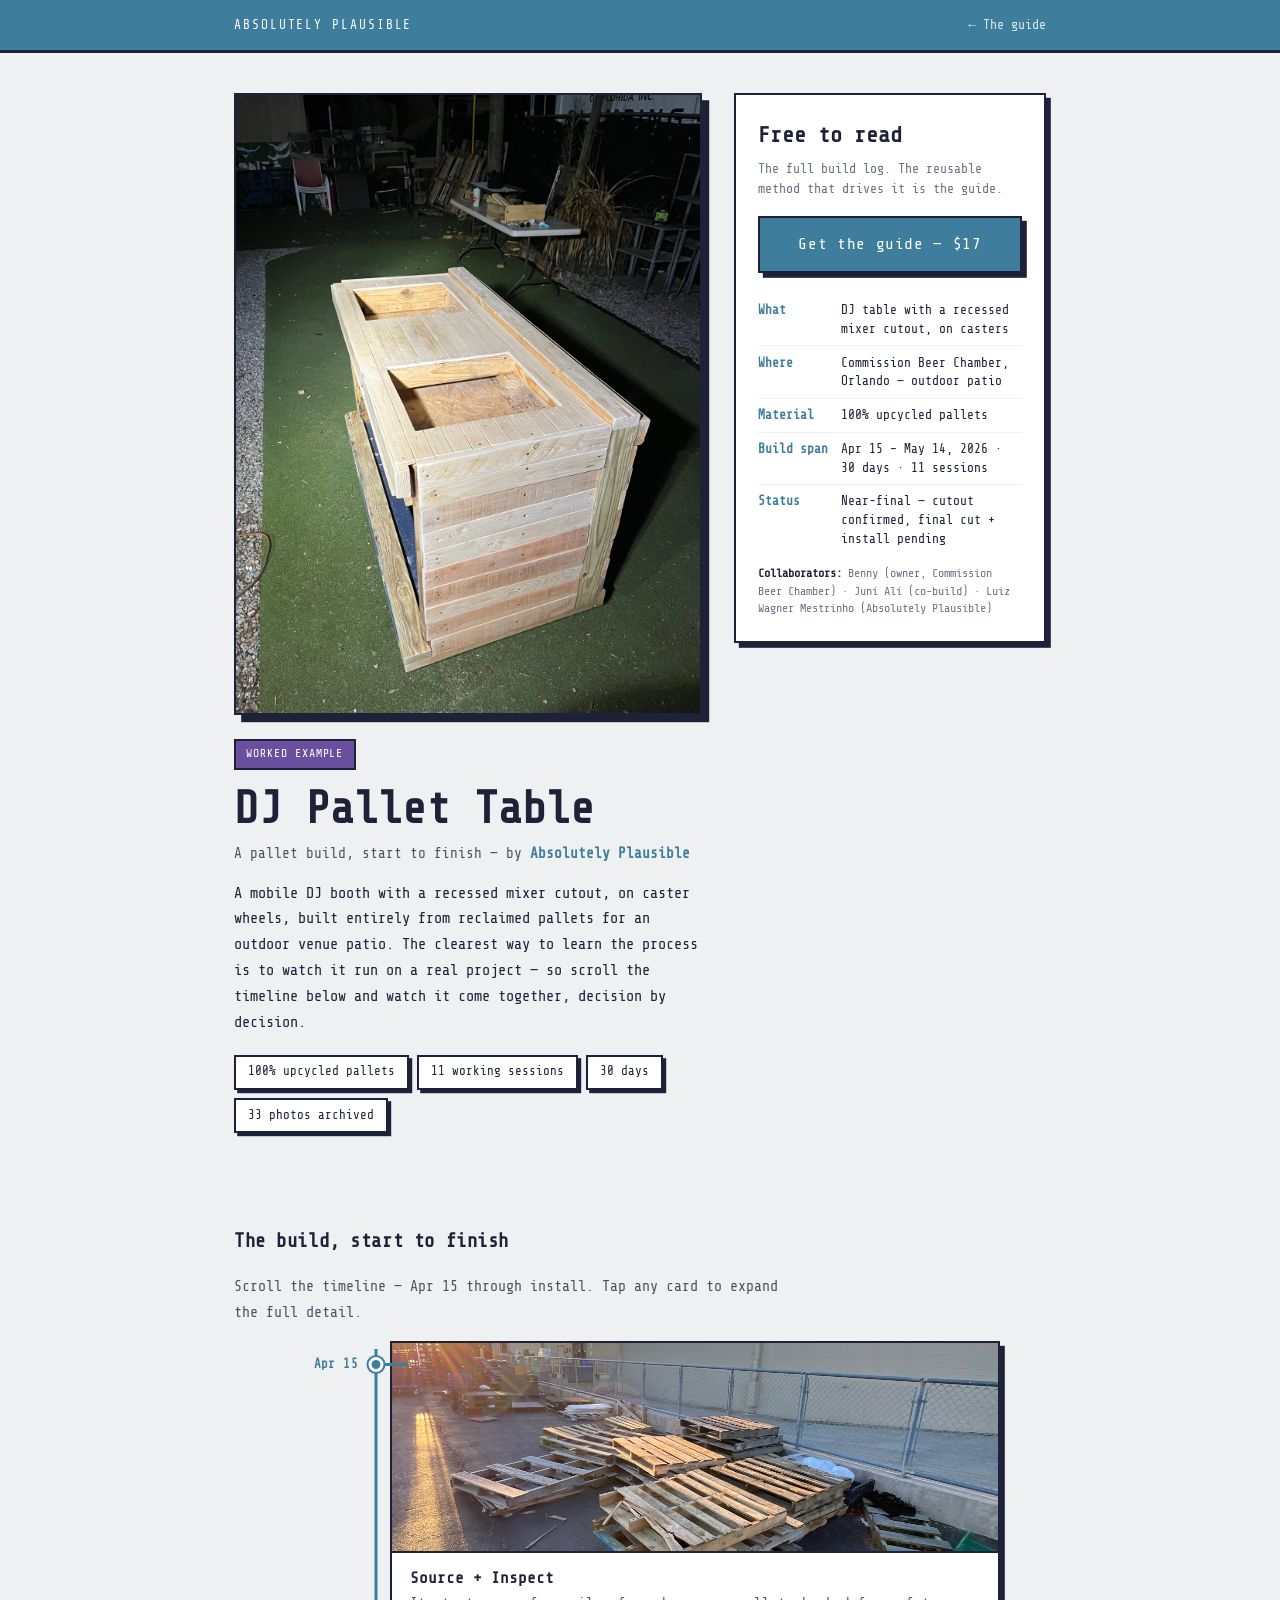
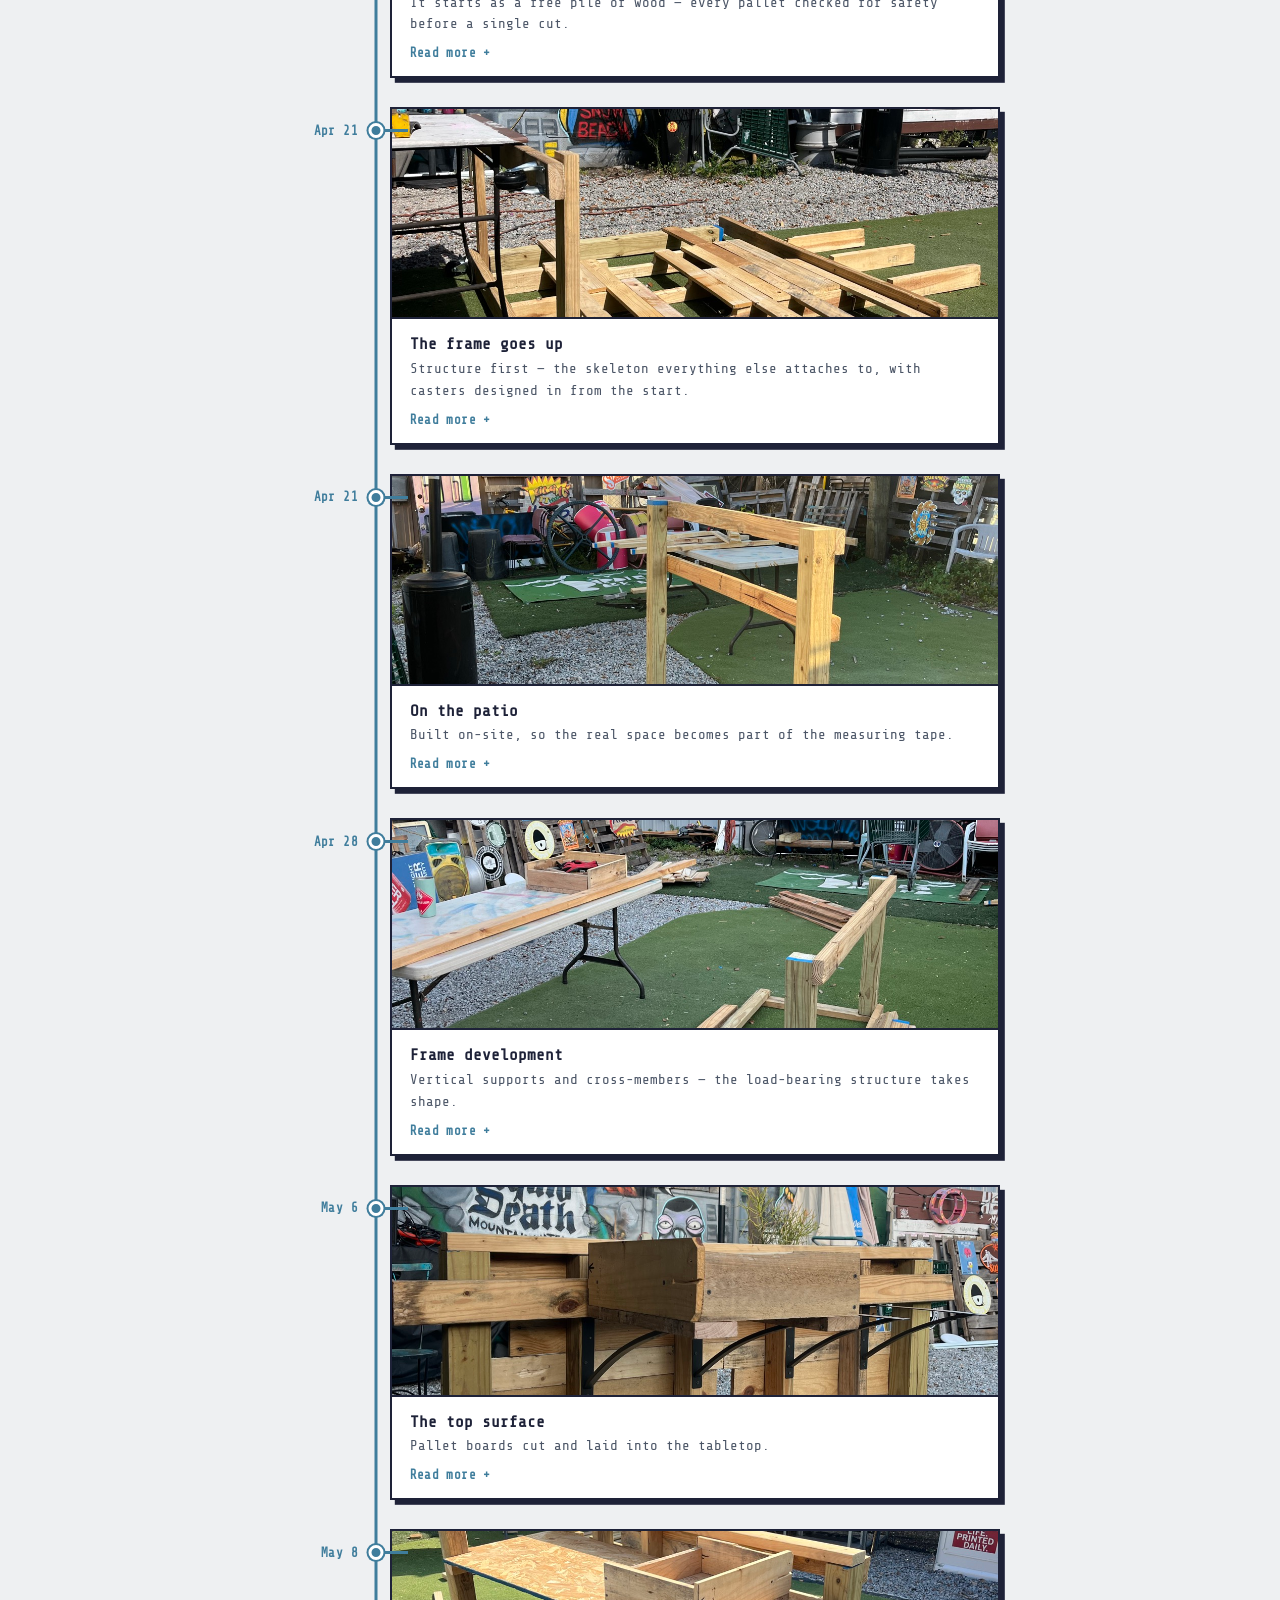
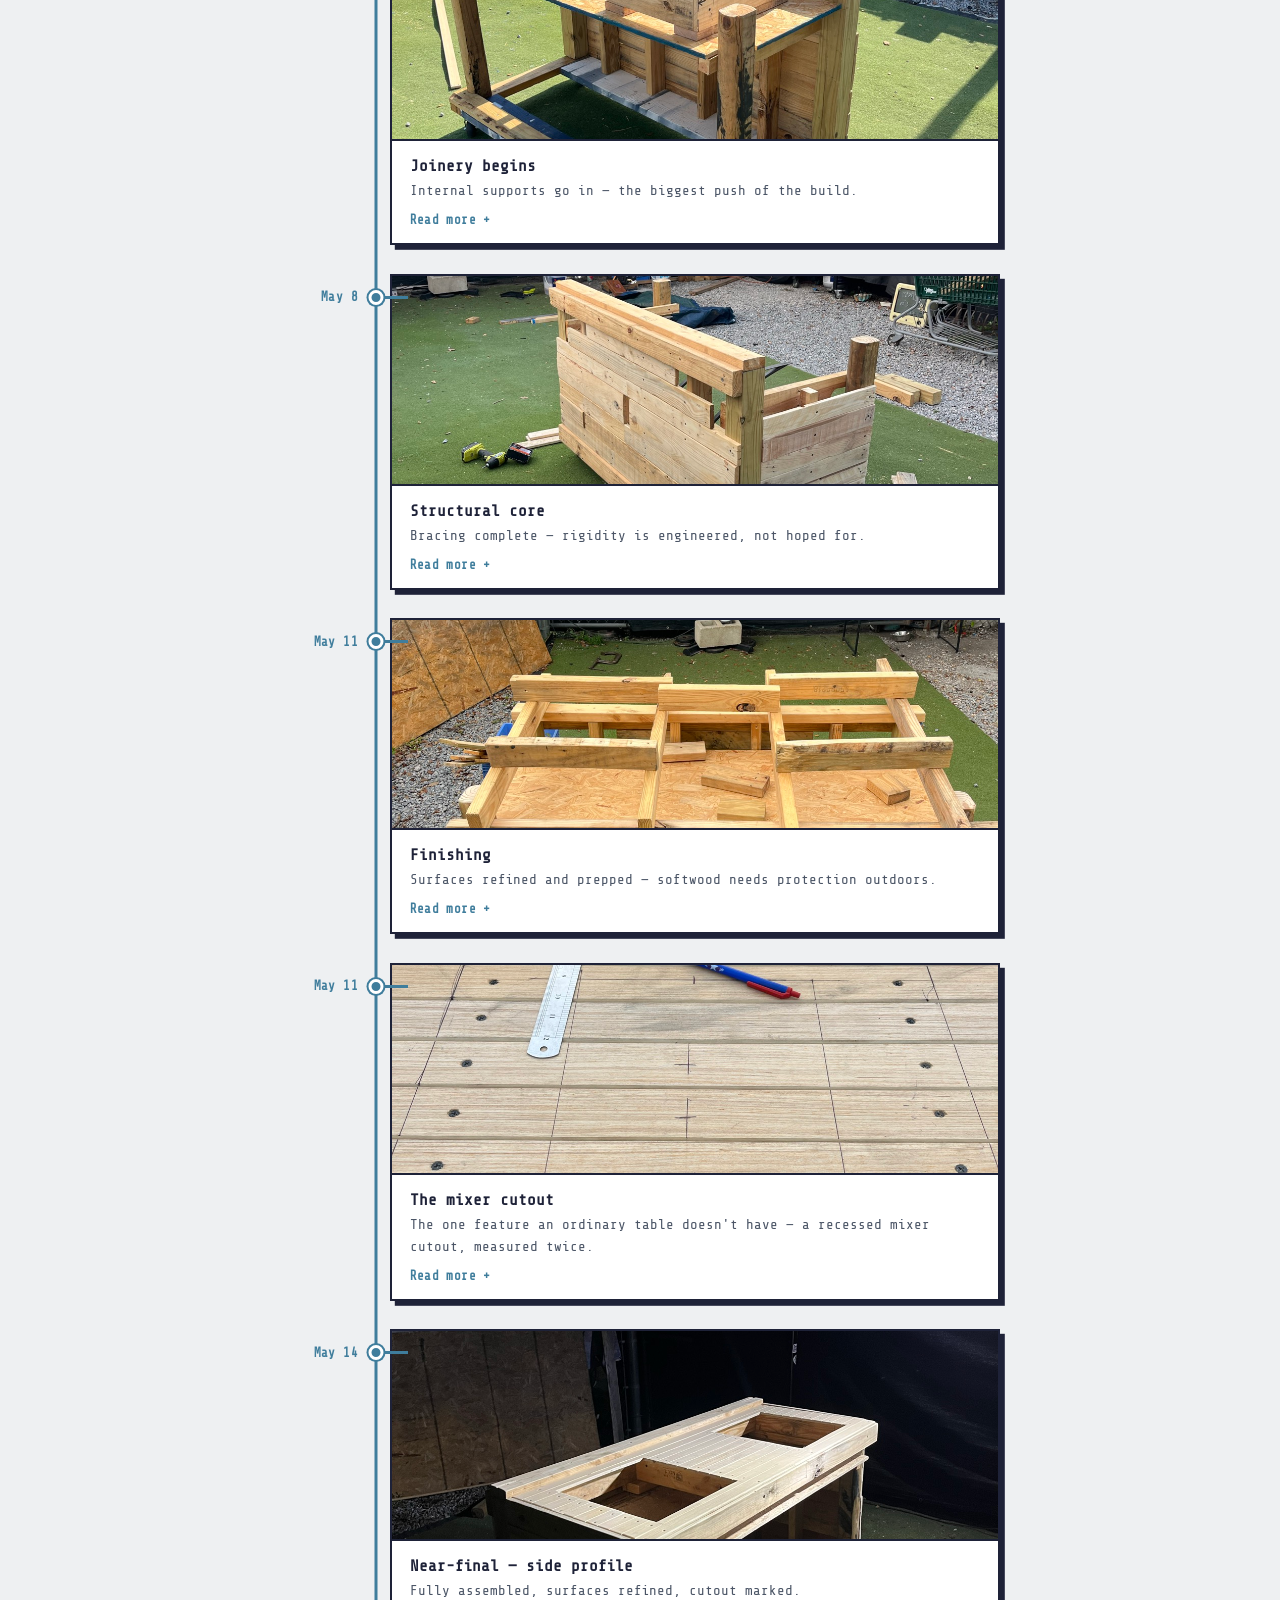
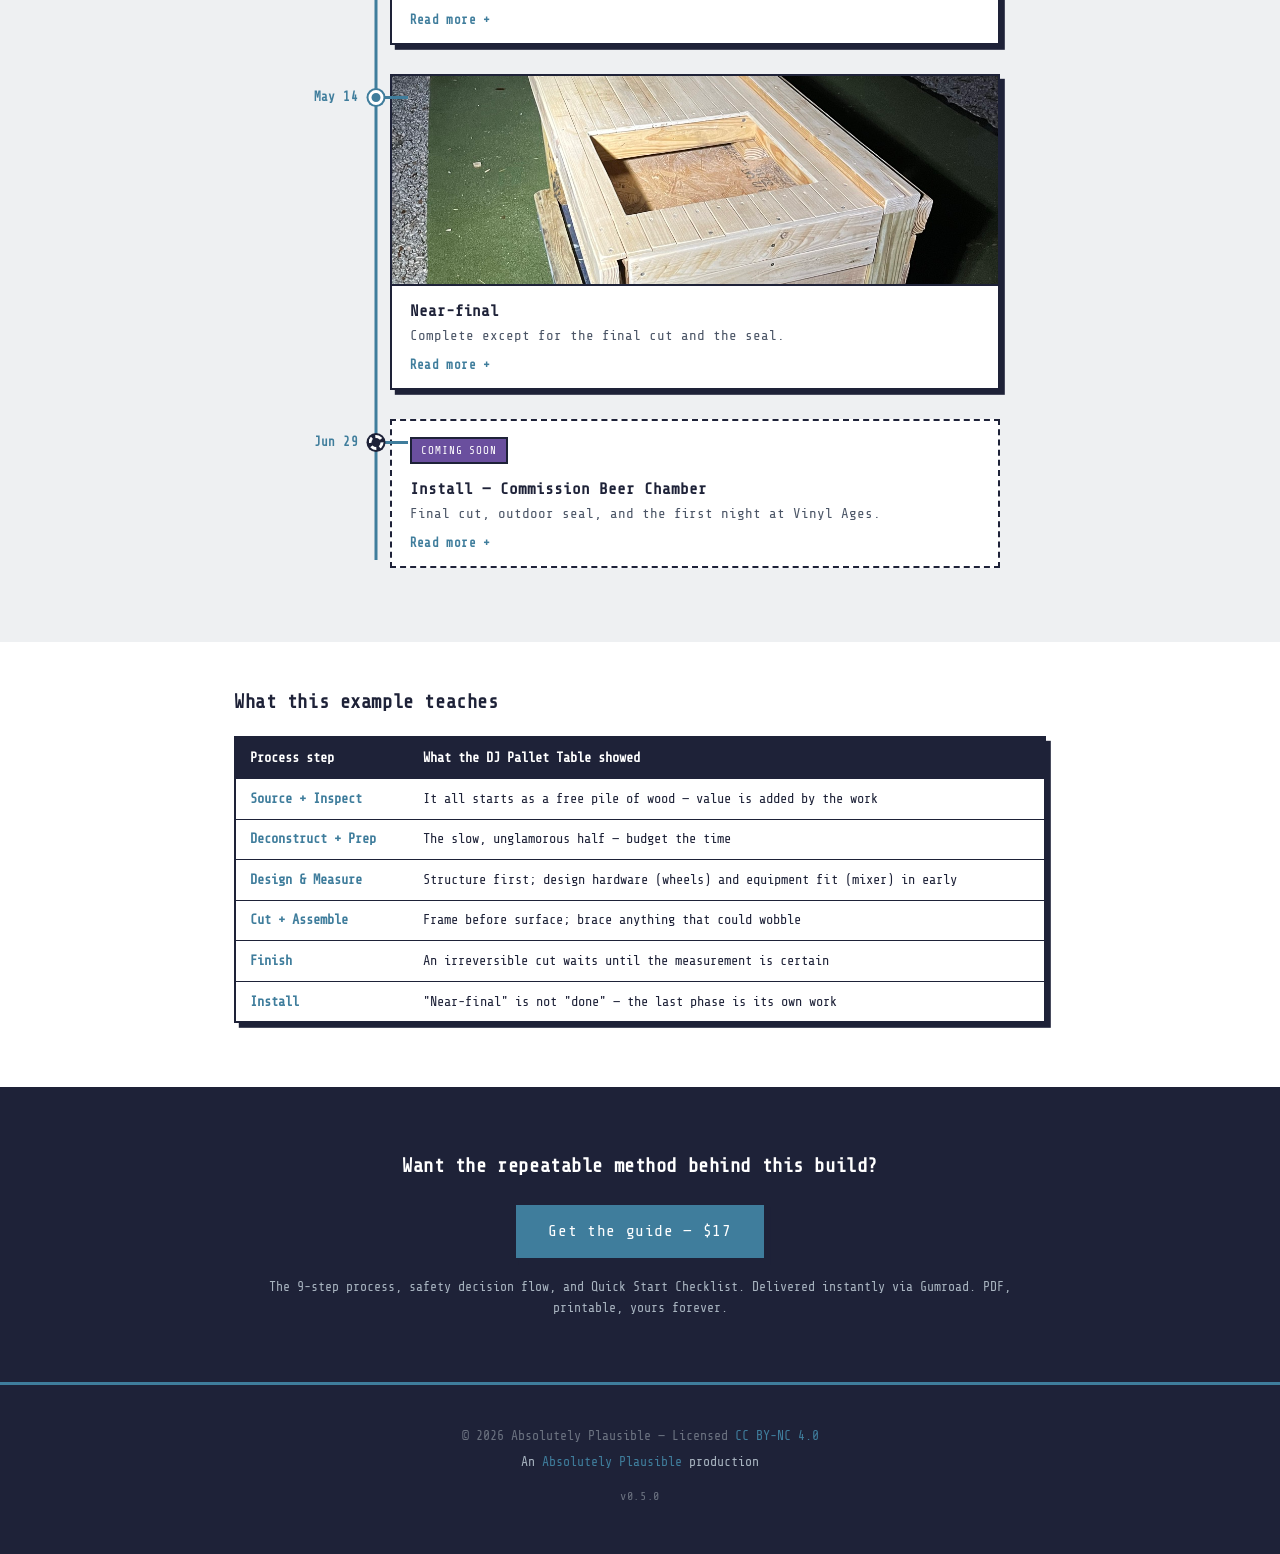
==== dj-pallet-table.html @ 4fa7f57e "feat: vertical scroll-timeline on the DJ page + teal top bar - Replace the horizontal milestone stri" ====
<!DOCTYPE html>
<html lang="en">
<head>
  <meta charset="UTF-8">
  <meta name="viewport" content="width=device-width, initial-scale=1.0">
  <title>DJ Pallet Table — A Pallet Build, Start to Finish · Absolutely Plausible</title>
  <meta name="description" content="A full real pallet build, documented step by step on a scrolling timeline: the DJ Pallet Table for Commission Beer Chamber, Orlando — built 100% from reclaimed pallets, sourcing to install.">
  <meta property="og:title" content="DJ Pallet Table — A Pallet Build, Start to Finish">
  <meta property="og:description" content="A mobile DJ booth built entirely from reclaimed pallets — sourcing to install, on a scrolling build timeline.">
  <meta property="og:image" content="https://diy.recyclopedia.cc/docs/assets/IMG_4963.jpg">
  <meta property="og:url" content="https://diy.recyclopedia.cc/dj-pallet-table.html">
  <meta property="og:type" content="article">
  <meta name="twitter:card" content="summary_large_image">
  <link rel="preconnect" href="https://fonts.googleapis.com">
  <link rel="preconnect" href="https://fonts.gstatic.com" crossorigin>
  <link href="https://fonts.googleapis.com/css2?family=Share+Tech+Mono&display=swap" rel="stylesheet">
  <link rel="stylesheet" href="style.css">
</head>
<body class="gr">

  <!-- TOP BAR -->
  <nav class="gr-nav">
    <div class="container">
      <a class="wordmark" href="/">Absolutely Plausible</a>
      <a class="back" href="/">← The guide</a>
    </div>
  </nav>

  <!-- HERO / PRODUCT HEADER -->
  <header class="gr-hero">
    <div class="container">
      <div class="gr-hero-grid">

        <div class="gr-hero-main">
          <img class="gr-cover" src="docs/assets/IMG_4963.jpg" alt="The near-final DJ Pallet Table, built entirely from reclaimed pallet wood for Commission Beer Chamber, Orlando">
          <span class="gr-tag">Worked Example</span>
          <h1 class="gr-title">DJ Pallet Table</h1>
          <p class="gr-by">A pallet build, start to finish — by <strong>Absolutely Plausible</strong></p>
          <p class="gr-lede">A mobile DJ booth with a recessed mixer cutout, on caster wheels, built entirely from reclaimed pallets for an outdoor venue patio. The clearest way to learn the process is to watch it run on a real project — so scroll the timeline below and watch it come together, decision by decision.</p>
          <div class="gr-pills">
            <span class="gr-pill">100% upcycled pallets</span>
            <span class="gr-pill">11 working sessions</span>
            <span class="gr-pill">30 days</span>
            <span class="gr-pill">33 photos archived</span>
          </div>
        </div>

        <aside class="gr-buybox">
          <div class="gr-buybox-price">Free to read</div>
          <p class="gr-buybox-note">The full build log. The reusable method that drives it is the guide.</p>
          <a class="gr-btn" href="https://absolutelyplausible.gumroad.com/l/ajfnh" target="_blank" rel="noopener">Get the guide — $17</a>
          <table class="gr-glance">
            <tr><th>What</th><td>DJ table with a recessed mixer cutout, on casters</td></tr>
            <tr><th>Where</th><td>Commission Beer Chamber, Orlando — outdoor patio</td></tr>
            <tr><th>Material</th><td>100% upcycled pallets</td></tr>
            <tr><th>Build span</th><td>Apr 15 – May 14, 2026 · 30 days · 11 sessions</td></tr>
            <tr><th>Status</th><td>Near-final — cutout confirmed, final cut + install pending</td></tr>
          </table>
          <p class="gr-collab"><strong>Collaborators:</strong> Benny (owner, Commission Beer Chamber) · Juni Ali (co-build) · Luiz Wagner Mestrinho (Absolutely Plausible)</p>
        </aside>

      </div>
    </div>
  </header>

  <!-- VERTICAL BUILD TIMELINE -->
  <section class="gr-section gr-section--alt">
    <div class="container">
      <h2>The build, start to finish</h2>
      <p class="gr-sub">Scroll the timeline — Apr 15 through install. Tap any card to expand the full detail.</p>

      <div class="vtl">

        <article class="vtl-item">
          <div class="vtl-date">Apr 15</div>
          <div class="vtl-card">
            <img class="vtl-photo" src="docs/assets/IMG_4768.jpg" alt="Raw reclaimed pallets stacked before the build begins">
            <button class="vtl-head" type="button" aria-expanded="false">
              <span class="vtl-h-title">Source + Inspect</span>
              <span class="vtl-h-short">It starts as a free pile of wood — every pallet checked for safety before a single cut.</span>
              <span class="vtl-more">Read more +</span>
            </button>
            <div class="vtl-detail">
              <p>Pallets were collected and run against the safety flow before anything came home: IPPC stamp (HT good, MB never), no rental colors, no contamination, no chemical smell. The project begins as raw, free material — all of its value is added by the work that follows.</p>
              <p>Reclaimed wood has more unusable sections than new lumber, so the haul was sized with a 30–40% margin for waste from the start.</p>
              <!-- SOURCES/LINKS SLOT — add external links, mentions & sources here -->
            </div>
          </div>
        </article>

        <article class="vtl-item">
          <div class="vtl-date">Apr 21</div>
          <div class="vtl-card">
            <img class="vtl-photo" src="docs/assets/IMG_4836.jpg" alt="The frame skeleton with caster wheels, early in the build">
            <button class="vtl-head" type="button" aria-expanded="false">
              <span class="vtl-h-title">The frame goes up</span>
              <span class="vtl-h-short">Structure first — the skeleton everything else attaches to, with casters designed in from the start.</span>
              <span class="vtl-more">Read more +</span>
            </button>
            <div class="vtl-detail">
              <p>The build opened with the structural frame: the skeleton that defines every measurement that follows. Caster wheels were planned in from the very beginning so the finished piece would roll — hardware designed in early, not bolted on as an afterthought.</p>
              <!-- SOURCES/LINKS SLOT — add external links, mentions & sources here -->
            </div>
          </div>
        </article>

        <article class="vtl-item">
          <div class="vtl-date">Apr 21</div>
          <div class="vtl-card">
            <img class="vtl-photo" src="docs/assets/IMG_4842.jpg" alt="Frame positioned on the Commission Beer Chamber patio">
            <button class="vtl-head" type="button" aria-expanded="false">
              <span class="vtl-h-title">On the patio</span>
              <span class="vtl-h-short">Built on-site, so the real space becomes part of the measuring tape.</span>
              <span class="vtl-more">Read more +</span>
            </button>
            <div class="vtl-detail">
              <p>The frame was set in place on the Commission Beer Chamber patio, where dimensions could be checked against the actual space and traffic flow rather than a drawing. Building on location turns the venue itself into a reference — what fits, what clears, what's in the way.</p>
              <!-- SOURCES/LINKS SLOT — add external links, mentions & sources here -->
            </div>
          </div>
        </article>

        <article class="vtl-item">
          <div class="vtl-date">Apr 28</div>
          <div class="vtl-card">
            <img class="vtl-photo" src="docs/assets/IMG_4892.jpg" alt="Frame structure growing on-site with vertical supports and cross-members">
            <button class="vtl-head" type="button" aria-expanded="false">
              <span class="vtl-h-title">Frame development</span>
              <span class="vtl-h-short">Vertical supports and cross-members — the load-bearing structure takes shape.</span>
              <span class="vtl-more">Read more +</span>
            </button>
            <div class="vtl-detail">
              <p>Frame developed on-site: vertical supports, cross-members, and the load-bearing structure coming together. The order is deliberate — structure before surface. A solid frame first, then the parts people see and touch.</p>
              <!-- SOURCES/LINKS SLOT — add external links, mentions & sources here -->
            </div>
          </div>
        </article>

        <article class="vtl-item">
          <div class="vtl-date">May 6</div>
          <div class="vtl-card">
            <img class="vtl-photo" src="docs/assets/IMG_4922.jpg" alt="Slatted tabletop boards coming together on the frame">
            <button class="vtl-head" type="button" aria-expanded="false">
              <span class="vtl-h-title">The top surface</span>
              <span class="vtl-h-short">Pallet boards cut and laid into the tabletop.</span>
              <span class="vtl-more">Read more +</span>
            </button>
            <div class="vtl-detail">
              <p>With the frame solid, the tabletop went on — pallet boards cut and laid to form the surface. The working rule on every cut: leave it a little long when unsure. You can always trim, never un-trim.</p>
              <!-- SOURCES/LINKS SLOT — add external links, mentions & sources here -->
            </div>
          </div>
        </article>

        <article class="vtl-item">
          <div class="vtl-date">May 8</div>
          <div class="vtl-card">
            <img class="vtl-photo" src="docs/assets/IMG_4927.jpg" alt="Joinery push — internal supports going in">
            <button class="vtl-head" type="button" aria-expanded="false">
              <span class="vtl-h-title">Joinery begins</span>
              <span class="vtl-h-short">Internal supports go in — the biggest push of the build.</span>
              <span class="vtl-more">Read more +</span>
            </button>
            <div class="vtl-detail">
              <p>The largest single push of the project: internal supports and cross-bracing, the carpentry that makes a table rigid instead of wobbly. Screws beat nails for furniture — they hold better and come apart if you make a mistake — and every hole was pre-drilled, because dry reclaimed wood splits easily.</p>
              <!-- SOURCES/LINKS SLOT — add external links, mentions & sources here -->
            </div>
          </div>
        </article>

        <article class="vtl-item">
          <div class="vtl-date">May 8</div>
          <div class="vtl-card">
            <img class="vtl-photo" src="docs/assets/IMG_4935.jpg" alt="The structural core taking final shape, fully braced">
            <button class="vtl-head" type="button" aria-expanded="false">
              <span class="vtl-h-title">Structural core</span>
              <span class="vtl-h-short">Bracing complete — rigidity is engineered, not hoped for.</span>
              <span class="vtl-more">Read more +</span>
            </button>
            <div class="vtl-detail">
              <p>The structural core reaches its final shape. Anywhere the piece could rack or wobble, a brace went in, and everything was checked square as it came together. Rigidity in a build like this is engineered in — never left to chance.</p>
              <!-- SOURCES/LINKS SLOT — add external links, mentions & sources here -->
            </div>
          </div>
        </article>

        <article class="vtl-item">
          <div class="vtl-date">May 11</div>
          <div class="vtl-card">
            <img class="vtl-photo" src="docs/assets/IMG_4945.jpg" alt="Finishing details — surface refinement and sanding">
            <button class="vtl-head" type="button" aria-expanded="false">
              <span class="vtl-h-title">Finishing</span>
              <span class="vtl-h-short">Surfaces refined and prepped — softwood needs protection outdoors.</span>
              <span class="vtl-more">Read more +</span>
            </button>
            <div class="vtl-detail">
              <p>A final sanding pass and surface refinement. Because this piece lives outdoors, the plan is an exterior sealant or spar urethane — pallet softwood weathers fast unprotected. Hardware like the casters gets its final attach at this stage.</p>
              <!-- SOURCES/LINKS SLOT — add external links, mentions & sources here -->
            </div>
          </div>
        </article>

        <article class="vtl-item">
          <div class="vtl-date">May 11</div>
          <div class="vtl-card">
            <img class="vtl-photo" src="docs/assets/IMG_4954.jpg" alt="Mixer cutout layout — measured and marked in pencil on the table top">
            <button class="vtl-head" type="button" aria-expanded="false">
              <span class="vtl-h-title">The mixer cutout</span>
              <span class="vtl-h-short">The one feature an ordinary table doesn't have — a recessed mixer cutout, measured twice.</span>
              <span class="vtl-more">Read more +</span>
            </button>
            <div class="vtl-detail">
              <p>The DJ table's defining feature is a recessed cutout sized to hold a mixer. It was laid out directly on the finished top — measured and marked in pencil against the equipment's real dimensions, not a spec sheet.</p>
              <p>Lay the cut out on the actual surface before committing. A cut like this is irreversible — which is exactly why the process says <em>measure twice</em>.</p>
              <!-- SOURCES/LINKS SLOT — add external links, mentions & sources here -->
            </div>
          </div>
        </article>

        <article class="vtl-item">
          <div class="vtl-date">May 14</div>
          <div class="vtl-card">
            <img class="vtl-photo" src="docs/assets/IMG_4961.jpg" alt="Near-final DJ Pallet Table, side view">
            <button class="vtl-head" type="button" aria-expanded="false">
              <span class="vtl-h-title">Near-final — side profile</span>
              <span class="vtl-h-short">Fully assembled, surfaces refined, cutout marked.</span>
              <span class="vtl-more">Read more +</span>
            </button>
            <div class="vtl-detail">
              <p>The table fully assembled, seen in profile: surfaces refined, the mixer cutout marked. A build reaches "near-final" before it reaches "done" — and the gap between them is real work, not a formality.</p>
              <!-- SOURCES/LINKS SLOT — add external links, mentions & sources here -->
            </div>
          </div>
        </article>

        <article class="vtl-item">
          <div class="vtl-date">May 14</div>
          <div class="vtl-card">
            <img class="vtl-photo" src="docs/assets/IMG_4963.jpg" alt="Near-final state — table complete except for the mixer recess">
            <button class="vtl-head" type="button" aria-expanded="false">
              <span class="vtl-h-title">Near-final</span>
              <span class="vtl-h-short">Complete except for the final cut and the seal.</span>
              <span class="vtl-more">Read more +</span>
            </button>
            <div class="vtl-detail">
              <p>What's left from here is the final mixer-recess cut, the outdoor seal, and the install. The last 10% — a precise cut, a finish coat, the install — is its own phase. Don't rush it.</p>
              <!-- SOURCES/LINKS SLOT — add external links, mentions & sources here -->
            </div>
          </div>
        </article>

        <article class="vtl-item vtl-item--pending">
          <div class="vtl-date">Jun 29</div>
          <div class="vtl-card">
            <span class="vtl-tag">Coming soon</span>
            <button class="vtl-head" type="button" aria-expanded="false">
              <span class="vtl-h-title">Install — Commission Beer Chamber</span>
              <span class="vtl-h-short">Final cut, outdoor seal, and the first night at Vinyl Ages.</span>
              <span class="vtl-more">Read more +</span>
            </button>
            <div class="vtl-detail">
              <p>The final step: cut the mixer recess to the confirmed dimensions, seal the wood for outdoor use, and install the table on the patio at Commission Beer Chamber in Orlando's Hourglass District.</p>
              <p>The table's first night in service is at <strong>Vinyl Ages</strong> — a weekly Monday open-deck night where anyone with a record and the nerve to sign up gets a 15-minute set. No credentials required. Show up, spin, leave it on the floor. That's exactly the kind of project this table was built for.</p>
              <p>Install photos and the build video land here after the table goes in.</p>
              <!-- INSTALL MEDIA SLOT — add install photos + build video here after June 29 -->
            </div>
          </div>
        </article>

      </div>
    </div>
  </section>

  <!-- WHAT IT TEACHES -->
  <section class="gr-section">
    <div class="container">
      <h2>What this example teaches</h2>
      <table class="gr-table">
        <thead><tr><th>Process step</th><th>What the DJ Pallet Table showed</th></tr></thead>
        <tbody>
          <tr><td>Source + Inspect</td><td>It all starts as a free pile of wood — value is added by the work</td></tr>
          <tr><td>Deconstruct + Prep</td><td>The slow, unglamorous half — budget the time</td></tr>
          <tr><td>Design &amp; Measure</td><td>Structure first; design hardware (wheels) and equipment fit (mixer) in early</td></tr>
          <tr><td>Cut + Assemble</td><td>Frame before surface; brace anything that could wobble</td></tr>
          <tr><td>Finish</td><td>An irreversible cut waits until the measurement is certain</td></tr>
          <tr><td>Install</td><td>"Near-final" is not "done" — the last phase is its own work</td></tr>
        </tbody>
      </table>
    </div>
  </section>

  <!-- BOTTOM CTA -->
  <section class="buy-bottom">
    <div class="container">
      <h2 class="gr-cta-h">Want the repeatable method behind this build?</h2>
      <a class="gr-btn" href="https://absolutelyplausible.gumroad.com/l/ajfnh" target="_blank" rel="noopener">Get the guide — $17</a>
      <p class="delivery-note">The 9-step process, safety decision flow, and Quick Start Checklist. Delivered instantly via Gumroad. PDF, printable, yours forever.</p>
    </div>
  </section>

  <!-- FOOTER -->
  <footer class="site-footer">
    <div class="site-footer__inner">
      <p class="footer-license">© 2026 Absolutely Plausible — Licensed <a href="https://creativecommons.org/licenses/by-nc/4.0/" target="_blank" rel="noopener">CC BY-NC 4.0</a></p>
      <p>An <a href="https://absolutelyplausible.com" target="_blank" rel="noopener">Absolutely Plausible</a> production</p>
      <p class="footer-version">v0.5.0</p>
    </div>
  </footer>

  <script>
    document.querySelectorAll('.vtl-head').forEach(function (btn) {
      btn.addEventListener('click', function () {
        var card = btn.closest('.vtl-card');
        var open = card.classList.toggle('is-open');
        btn.setAttribute('aria-expanded', String(open));
        var more = btn.querySelector('.vtl-more');
        if (more) more.textContent = open ? 'Read less −' : 'Read more +';
      });
    });
  </script>

</body>
</html>
---- style.css ----
*, *::before, *::after { box-sizing: border-box; margin: 0; padding: 0; }

:root {
  --primary: #3f7d9c;
  --dark: #1e2238;
  --accent: #6a4f9e;
  --bg: #eef0f2;
  --white: #ffffff;
}

body {
  font-family: 'Share Tech Mono', 'Courier New', monospace;
  background: var(--bg);
  color: var(--dark);
  line-height: 1.6;
}

a { color: var(--primary); text-decoration: none; }
a:hover { color: var(--accent); }

.container {
  max-width: 860px;
  margin: 0 auto;
  padding: 0 1.5rem;
}

/* HERO */
.hero {
  background: var(--dark);
  color: var(--white);
  padding: 4rem 0 3rem;
  text-align: center;
}

.wordmark {
  font-size: 0.85rem;
  letter-spacing: 0.15em;
  text-transform: uppercase;
  color: var(--primary);
  margin-bottom: 1.5rem;
}

.hero h1 {
  font-size: clamp(1.6rem, 4vw, 2.4rem);
  line-height: 1.2;
  margin-bottom: 1rem;
  color: var(--white);
}

.subhead {
  font-size: 0.95rem;
  color: #a8b4c0;
  max-width: 540px;
  margin: 0 auto 2rem;
  line-height: 1.7;
}

.hero-img {
  width: 100%;
  max-width: 720px;
  height: auto;
  display: block;
  margin: 0 auto 2.5rem;
  border-radius: 3px;
  box-shadow: 0 4px 24px rgba(0,0,0,0.45);
}

.btn-buy {
  display: inline-block;
  background: var(--primary);
  color: var(--white);
  padding: 0.85rem 2.2rem;
  font-family: inherit;
  font-size: 1rem;
  letter-spacing: 0.05em;
  text-decoration: none;
  border-radius: 2px;
  transition: background 0.15s;
}

.btn-buy:hover {
  background: var(--accent);
  color: var(--white);
}

/* WHAT'S INSIDE */
.inside {
  padding: 3.5rem 0;
  background: var(--white);
}

.inside h2, .build h2, .about h2 {
  font-size: 1.1rem;
  letter-spacing: 0.06em;
  margin-bottom: 1.5rem;
}

.inside h2 { color: var(--primary); }

.inside ul {
  list-style: none;
  padding: 0;
  margin-bottom: 1.5rem;
}

.inside ul li {
  padding: 0.55rem 0 0.55rem 1.6rem;
  border-bottom: 1px solid var(--bg);
  position: relative;
  font-size: 0.92rem;
  line-height: 1.5;
}

.inside ul li:last-child { border-bottom: none; }

.inside ul li::before {
  content: '→';
  position: absolute;
  left: 0;
  color: var(--primary);
}

.proof-line {
  font-size: 0.8rem;
  color: #6b7280;
  letter-spacing: 0.05em;
}

/* THE BUILD */
.build {
  padding: 3.5rem 0;
  background: var(--bg);
}

.build h2 { color: var(--dark); }

.photo-grid {
  display: grid;
  grid-template-columns: repeat(auto-fill, minmax(200px, 1fr));
  gap: 0.5rem;
  margin-bottom: 1rem;
}

.photo-grid img {
  width: 100%;
  height: 150px;
  object-fit: cover;
  border-radius: 2px;
  display: block;
}

.build-intro {
  font-size: 0.92rem;
  max-width: 620px;
  margin-bottom: 1.5rem;
  line-height: 1.6;
}

.caption {
  font-size: 0.78rem;
  color: #6b7280;
  letter-spacing: 0.05em;
}

.build-cta {
  margin-top: 1rem;
  font-size: 0.95rem;
}

.build-cta a { font-weight: 700; }

/* ABOUT */
.about {
  padding: 3.5rem 0;
  background: var(--white);
}

.about h2 { color: var(--primary); }

.about p {
  font-size: 0.92rem;
  max-width: 620px;
  margin-bottom: 1rem;
}

.about p:last-child { margin-bottom: 0; }

.license {
  font-size: 0.8rem;
  color: #6b7280;
}

/* BUY BOTTOM */
.buy-bottom {
  background: var(--dark);
  color: var(--white);
  padding: 4rem 0;
  text-align: center;
}

.delivery-note {
  margin-top: 1rem;
  font-size: 0.82rem;
  color: #a8b4c0;
}

@media (max-width: 520px) {
  .photo-grid {
    grid-template-columns: repeat(2, 1fr);
  }
  .photo-grid img { height: 120px; }
  .hero { padding: 3rem 0 2.5rem; }
}

/* ============================================================
   DJ CASE STUDY — Gumroad-style UI/UX, recolored to AP palette
   (scoped to body.gr; the brutalist flat look — hard navy
   borders + offset drop-shadows + press-on-hover buttons)
   ============================================================ */

body.gr {
  --gr-border: 2px solid var(--dark);
  --gr-shadow: 0.3rem 0.3rem 0 var(--dark);
  --gr-shadow-sm: 0.2rem 0.2rem 0 var(--dark);
}

/* Top bar */
.gr-nav {
  background: var(--primary);
  border-bottom: 3px solid var(--dark);
}
.gr-nav .container {
  display: flex;
  align-items: center;
  justify-content: space-between;
  padding-top: 0.9rem;
  padding-bottom: 0.9rem;
}
.gr-nav .wordmark {
  margin: 0;
  font-size: 0.8rem;
  letter-spacing: 0.15em;
  text-transform: uppercase;
  color: var(--white);
}
.gr-nav .back { color: rgba(255,255,255,0.82); font-size: 0.82rem; }
.gr-nav .back:hover { color: var(--white); }

/* Press-on-hover button (Gumroad signature) */
.gr-btn {
  display: inline-block;
  background: var(--primary);
  color: var(--white);
  border: var(--gr-border);
  box-shadow: var(--gr-shadow);
  padding: 0.85rem 2rem;
  font-family: inherit;
  font-size: 1rem;
  letter-spacing: 0.04em;
  border-radius: 0;
  transition: transform 0.1s ease, box-shadow 0.1s ease, background 0.1s ease;
}
.gr-btn:hover {
  background: var(--accent);
  color: var(--white);
  transform: translate(0.12rem, 0.12rem);
  box-shadow: var(--gr-shadow-sm);
}
.gr-btn:active {
  transform: translate(0.3rem, 0.3rem);
  box-shadow: 0 0 0 var(--dark);
}

/* Tag / pill */
.gr-tag {
  display: inline-block;
  background: var(--accent);
  color: var(--white);
  border: var(--gr-border);
  padding: 0.25rem 0.65rem;
  font-size: 0.72rem;
  letter-spacing: 0.08em;
  text-transform: uppercase;
  margin-bottom: 0.9rem;
}
.gr-pills { display: flex; flex-wrap: wrap; gap: 0.5rem; margin-top: 1.2rem; }
.gr-pill {
  display: inline-block;
  background: var(--white);
  border: var(--gr-border);
  box-shadow: var(--gr-shadow-sm);
  padding: 0.35rem 0.75rem;
  font-size: 0.78rem;
}

/* Hero / product header */
.gr-hero { background: var(--bg); padding: 2.5rem 0 3rem; }
.gr-hero-grid {
  display: grid;
  grid-template-columns: 1.5fr 1fr;
  gap: 2rem;
  align-items: start;
}
.gr-cover {
  width: 100%;
  display: block;
  border: var(--gr-border);
  box-shadow: 0.45rem 0.45rem 0 var(--dark);
  margin-bottom: 1.5rem;
}
.gr-title {
  font-size: clamp(1.8rem, 5vw, 2.8rem);
  line-height: 1.1;
  color: var(--dark);
  margin-bottom: 0.5rem;
}
.gr-by { font-size: 0.9rem; color: #4b5566; margin-bottom: 1rem; }
.gr-by strong { color: var(--primary); }
.gr-lede { font-size: 0.95rem; line-height: 1.7; max-width: 60ch; }

/* Buy box (sticky on desktop) */
.gr-buybox {
  background: var(--white);
  border: var(--gr-border);
  box-shadow: var(--gr-shadow);
  padding: 1.4rem;
  position: sticky;
  top: 1.5rem;
}
.gr-buybox-price {
  font-size: 1.4rem;
  font-weight: 700;
  color: var(--dark);
  margin-bottom: 0.4rem;
}
.gr-buybox-note { font-size: 0.82rem; color: #6b7280; margin-bottom: 1.1rem; line-height: 1.5; }
.gr-buybox .gr-btn { display: block; text-align: center; }
.gr-glance { width: 100%; border-collapse: collapse; margin: 1.3rem 0 0.5rem; }
.gr-glance th, .gr-glance td {
  text-align: left;
  vertical-align: top;
  padding: 0.45rem 0;
  font-size: 0.8rem;
  border-bottom: 1px solid var(--bg);
  line-height: 1.45;
}
.gr-glance th { color: var(--primary); white-space: nowrap; padding-right: 0.8rem; width: 1%; }
.gr-glance tr:last-child th, .gr-glance tr:last-child td { border-bottom: none; }
.gr-collab { font-size: 0.74rem; color: #6b7280; line-height: 1.5; margin-top: 0.6rem; }
.gr-collab strong { color: var(--dark); }

/* Content sections */
.gr-section { padding: 2.8rem 0; background: var(--white); }
.gr-section--alt { background: var(--bg); }
.gr-section--band { background: var(--dark); }
.gr-section--band h2 { color: var(--white); }
.gr-section h2 {
  font-size: 1.2rem;
  letter-spacing: 0.03em;
  margin-bottom: 1.1rem;
  display: flex;
  align-items: center;
  flex-wrap: wrap;
  gap: 0.1rem;
  color: var(--dark);
}
.gr-section p { font-size: 0.93rem; line-height: 1.7; max-width: 70ch; margin-bottom: 1rem; }

/* Step number badge */
.step-badge {
  display: inline-flex;
  align-items: center;
  justify-content: center;
  width: 1.9em;
  height: 1.9em;
  background: var(--primary);
  color: var(--white);
  border: var(--gr-border);
  font-weight: 700;
  margin-right: 0.4em;
  font-size: 0.85em;
}

/* Photo grid — bordered, offset-shadowed thumbnails */
.gr-grid {
  display: grid;
  grid-template-columns: repeat(auto-fill, minmax(180px, 1fr));
  gap: 0.9rem;
  margin: 1.2rem 0 1.4rem;
}
.gr-grid img {
  width: 100%;
  height: 170px;
  object-fit: cover;
  display: block;
  border: var(--gr-border);
  box-shadow: var(--gr-shadow-sm);
}

/* Takeaway callout */
.takeaway {
  background: var(--white);
  border: var(--gr-border);
  border-left: 6px solid var(--primary);
  box-shadow: var(--gr-shadow-sm);
  padding: 0.9rem 1.1rem;
  font-size: 0.9rem !important;
  line-height: 1.6;
  max-width: none !important;
}
.takeaway strong { color: var(--accent); }
.gr-section--alt .takeaway { background: var(--white); }

/* Vertical scroll timeline (DJ case study) — dated spine + expandable cards */
.vtl { position: relative; max-width: 720px; margin: 0.5rem auto 0; }
.vtl::before {                       /* the spine */
  content: '';
  position: absolute;
  top: 0.5rem; bottom: 0.5rem;
  left: 96px;
  width: 3px;
  background: var(--primary);
  transform: translateX(-50%);
}
.vtl-item {
  position: relative;
  display: grid;
  grid-template-columns: 78px 1fr;
  gap: 2rem;
  margin-bottom: 1.8rem;
  align-items: start;
}
.vtl-date {
  text-align: right;
  font-size: 0.78rem;
  font-weight: 700;
  letter-spacing: 0.03em;
  color: var(--primary);
  padding-top: 0.9rem;
}
.vtl-item::before {                  /* node dot on the spine */
  content: '';
  position: absolute;
  left: 96px;
  top: 1rem;
  width: 15px; height: 15px;
  background: var(--primary);
  border: 3px solid var(--white);
  border-radius: 50%;
  transform: translateX(-50%);
  box-shadow: 0 0 0 2px var(--primary);
  z-index: 2;
}
.vtl-item::after {                   /* connector stub from spine to card */
  content: '';
  position: absolute;
  left: 96px;
  top: calc(1rem + 6px);
  width: 2rem;
  height: 3px;
  background: var(--primary);
  z-index: 1;
}
.vtl-card {
  background: var(--white);
  border: var(--gr-border);
  box-shadow: var(--gr-shadow);
  overflow: hidden;
  transition: transform 0.1s ease, box-shadow 0.1s ease;
}
.vtl-card:hover { transform: translate(-0.08rem, -0.08rem); box-shadow: 0.4rem 0.4rem 0 var(--dark); }
.vtl-photo {
  width: 100%;
  height: 210px;
  object-fit: cover;
  display: block;
  border-bottom: var(--gr-border);
}
.vtl-head {
  display: block;
  width: 100%;
  text-align: left;
  background: none;
  border: none;
  font-family: inherit;
  padding: 1rem 1.1rem;
  cursor: pointer;
}
.vtl-h-title { display: block; font-size: 1rem; font-weight: 700; color: var(--dark); margin-bottom: 0.3rem; }
.vtl-h-short { display: block; font-size: 0.88rem; color: #4b5566; line-height: 1.55; }
.vtl-more {
  display: inline-block;
  margin-top: 0.7rem;
  font-size: 0.78rem;
  font-weight: 700;
  color: var(--primary);
  letter-spacing: 0.03em;
}
.vtl-detail {
  display: none;
  padding: 0 1.1rem 1.1rem;
  font-size: 0.88rem;
  line-height: 1.65;
  color: #2c3242;
}
.vtl-detail p { margin: 0 0 0.7rem; }
.vtl-detail p:last-child { margin-bottom: 0; }
.vtl-detail a { font-weight: 700; }
.vtl-card.is-open .vtl-detail { display: block; }

/* pending (install) node */
.vtl-item--pending::before { background: var(--dark); border-style: dashed; box-shadow: 0 0 0 2px var(--dark); }
.vtl-item--pending .vtl-card { border-style: dashed; box-shadow: none; }
.vtl-item--pending .vtl-card:hover { transform: none; box-shadow: none; }
.vtl-tag {
  display: inline-block;
  background: var(--accent);
  color: var(--white);
  border: var(--gr-border);
  padding: 0.2rem 0.6rem;
  margin: 1rem 1.1rem 0;
  font-size: 0.68rem;
  letter-spacing: 0.08em;
  text-transform: uppercase;
}

@media (max-width: 600px) {
  .vtl::before { left: 52px; }
  .vtl-item { grid-template-columns: 42px 1fr; gap: 1.1rem; }
  .vtl-item::before { left: 52px; }
  .vtl-item::after { left: 52px; width: 1.1rem; }
  .vtl-date { font-size: 0.68rem; padding-top: 0.9rem; }
  .vtl-photo { height: 170px; }
}

/* Card */
.gr-card {
  background: var(--white);
  border: var(--gr-border);
  box-shadow: var(--gr-shadow);
  padding: 1.5rem;
}

/* Arrow list (What's Inside) */
.gr-list { list-style: none; }
.gr-list li {
  padding: 0.55rem 0 0.55rem 1.6rem;
  border-bottom: 1px solid var(--bg);
  position: relative;
  font-size: 0.92rem;
  line-height: 1.5;
}
.gr-list li:last-child { border-bottom: none; }
.gr-list li::before { content: '→'; position: absolute; left: 0; color: var(--primary); }

/* Hero subhead + proof lines (landing) */
.gr-sub { font-size: 0.95rem; line-height: 1.7; color: #4b5566; max-width: 56ch; margin-bottom: 1.2rem; }
.gr-proof { font-size: 0.82rem; color: #6b7280; letter-spacing: 0.03em; margin-top: 0.8rem; }
.gr-proof a { font-weight: 700; }

/* About / closing prose */
.gr-prose { font-size: 0.93rem; line-height: 1.7; max-width: 64ch; margin-bottom: 1rem; }
.gr-prose.license { font-size: 0.82rem; color: #6b7280; }

/* Install placeholder card */
.install-slot {
  background: var(--white);
  border: 2px dashed var(--dark);
  box-shadow: none;
  padding: 1.4rem;
  text-align: center;
}
.install-slot p { margin: 0.6rem auto 0; color: #6b7280; max-width: none; }

/* "What it teaches" table */
.gr-table {
  width: 100%;
  border-collapse: separate;
  border-spacing: 0;
  border: var(--gr-border);
  box-shadow: var(--gr-shadow);
  background: var(--white);
  margin: 1.2rem 0;
}
.gr-table th, .gr-table td {
  text-align: left;
  vertical-align: top;
  padding: 0.6rem 0.85rem;
  font-size: 0.85rem;
  line-height: 1.5;
  border-bottom: 1px solid var(--dark);
}
.gr-table thead th { background: var(--dark); color: var(--white); }
.gr-table tbody td:first-child { font-weight: 700; color: var(--primary); white-space: nowrap; }
.gr-table tbody tr:last-child td { border-bottom: none; }

/* Bottom CTA heading */
.gr-cta-h { color: var(--white); font-size: 1.2rem; margin-bottom: 1.3rem; letter-spacing: 0.03em; }

/* Site footer — workspace Footer Standard (AP-owned public brand) */
.site-footer {
  background: var(--dark);
  color: #a8b4c0;
  text-align: center;
  border-top: 3px solid var(--primary);
  padding: 2.2rem 0 2.6rem;
}
.site-footer__inner p { margin: 0.4rem 0; font-size: 0.82rem; line-height: 1.5; }
.site-footer a { color: var(--primary); }
.site-footer a:hover { color: var(--white); }
.site-footer .footer-license { color: #6b7280; }
.site-footer .footer-version {
  margin-top: 1rem;
  font-size: 0.74rem;
  letter-spacing: 0.06em;
  color: #6b7280;
}

@media (max-width: 760px) {
  .gr-hero-grid { grid-template-columns: 1fr; }
  .gr-buybox { position: static; }
}
@media (max-width: 520px) {
  .gr-grid { grid-template-columns: repeat(2, 1fr); }
  .gr-grid img { height: 130px; }
}
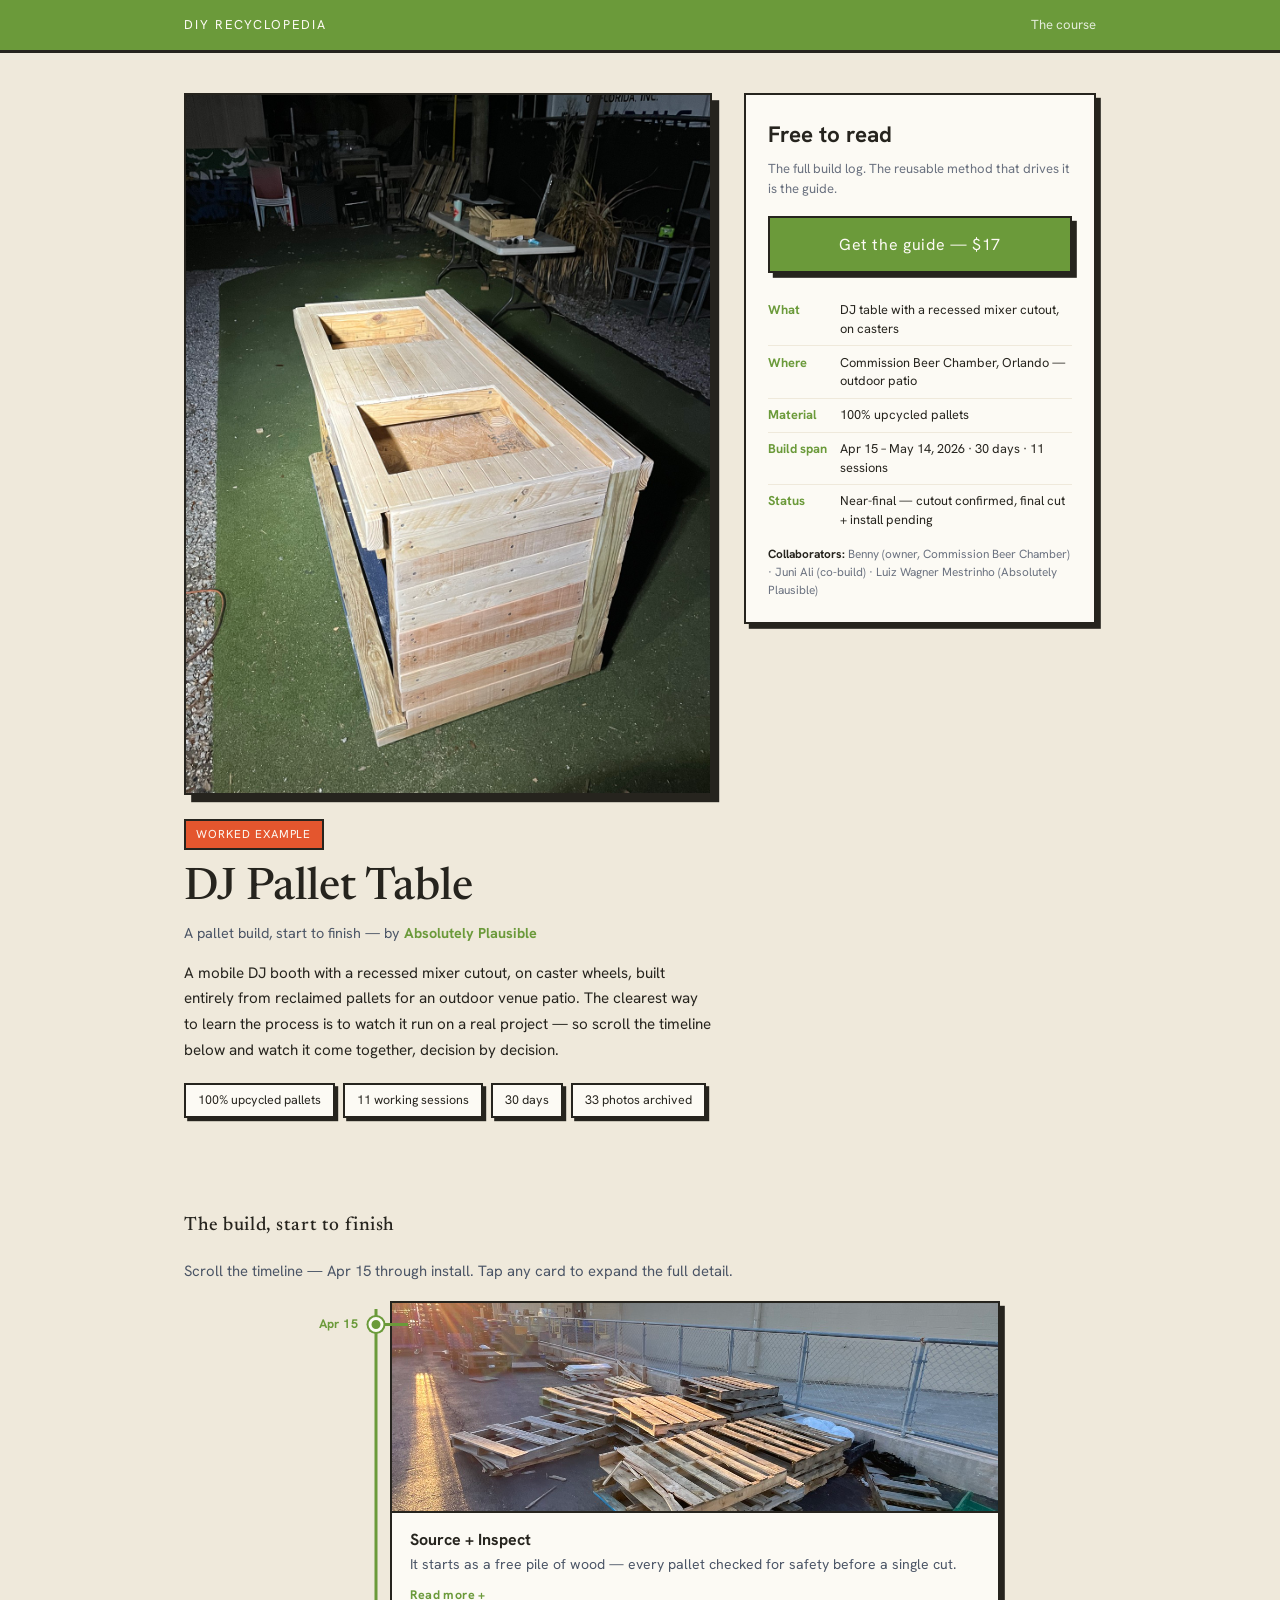
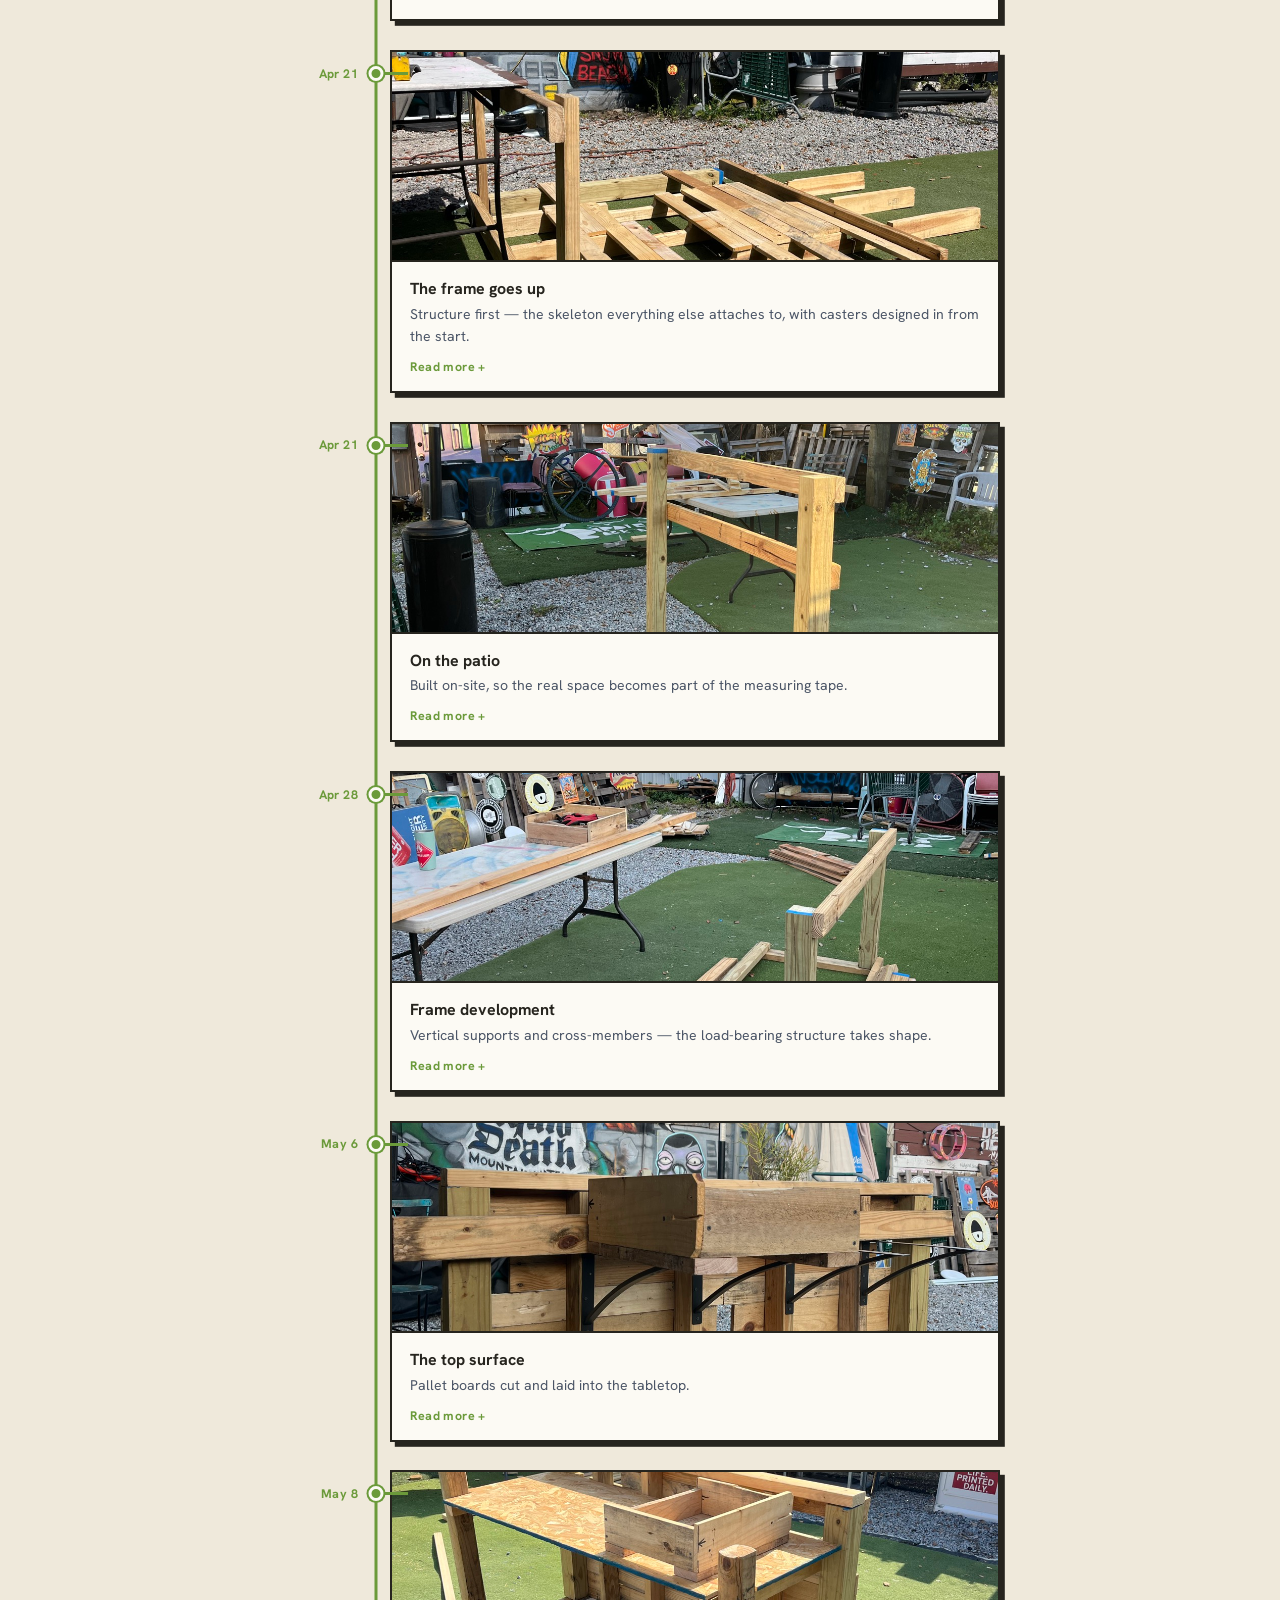
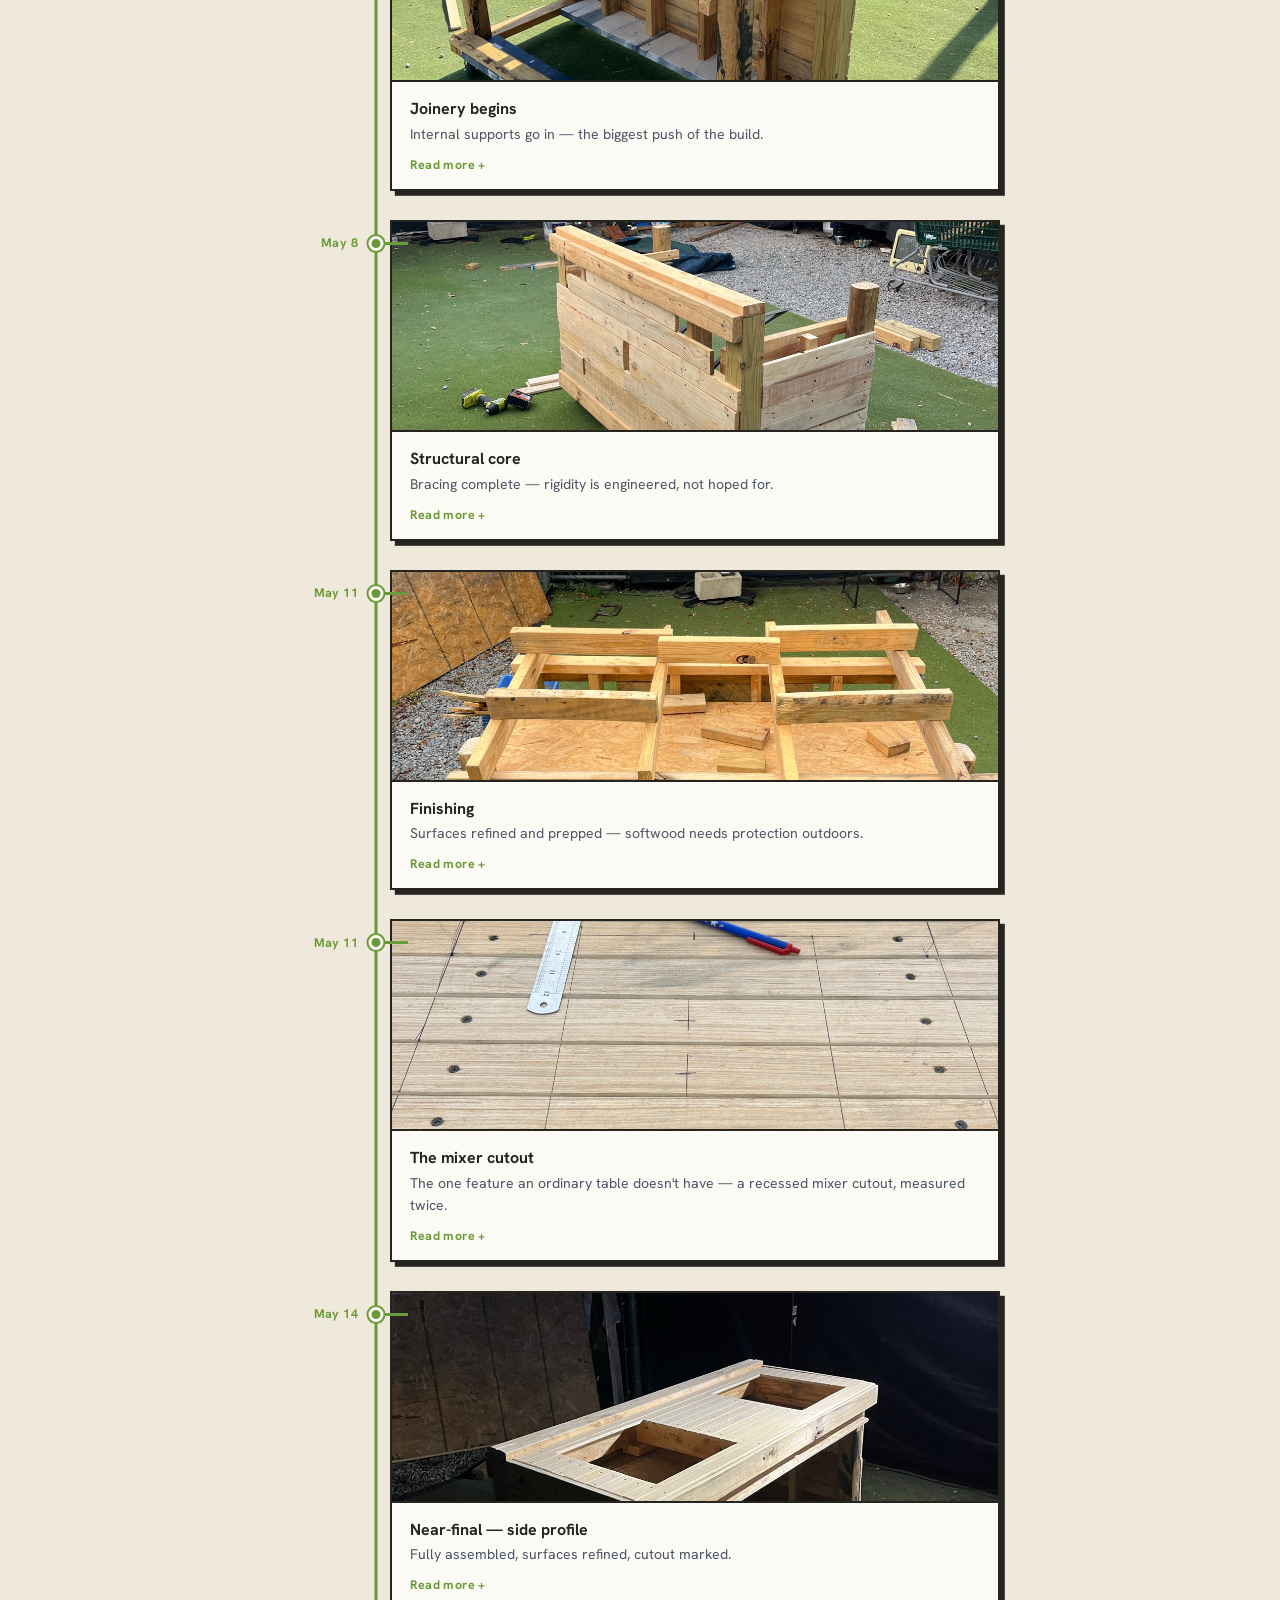
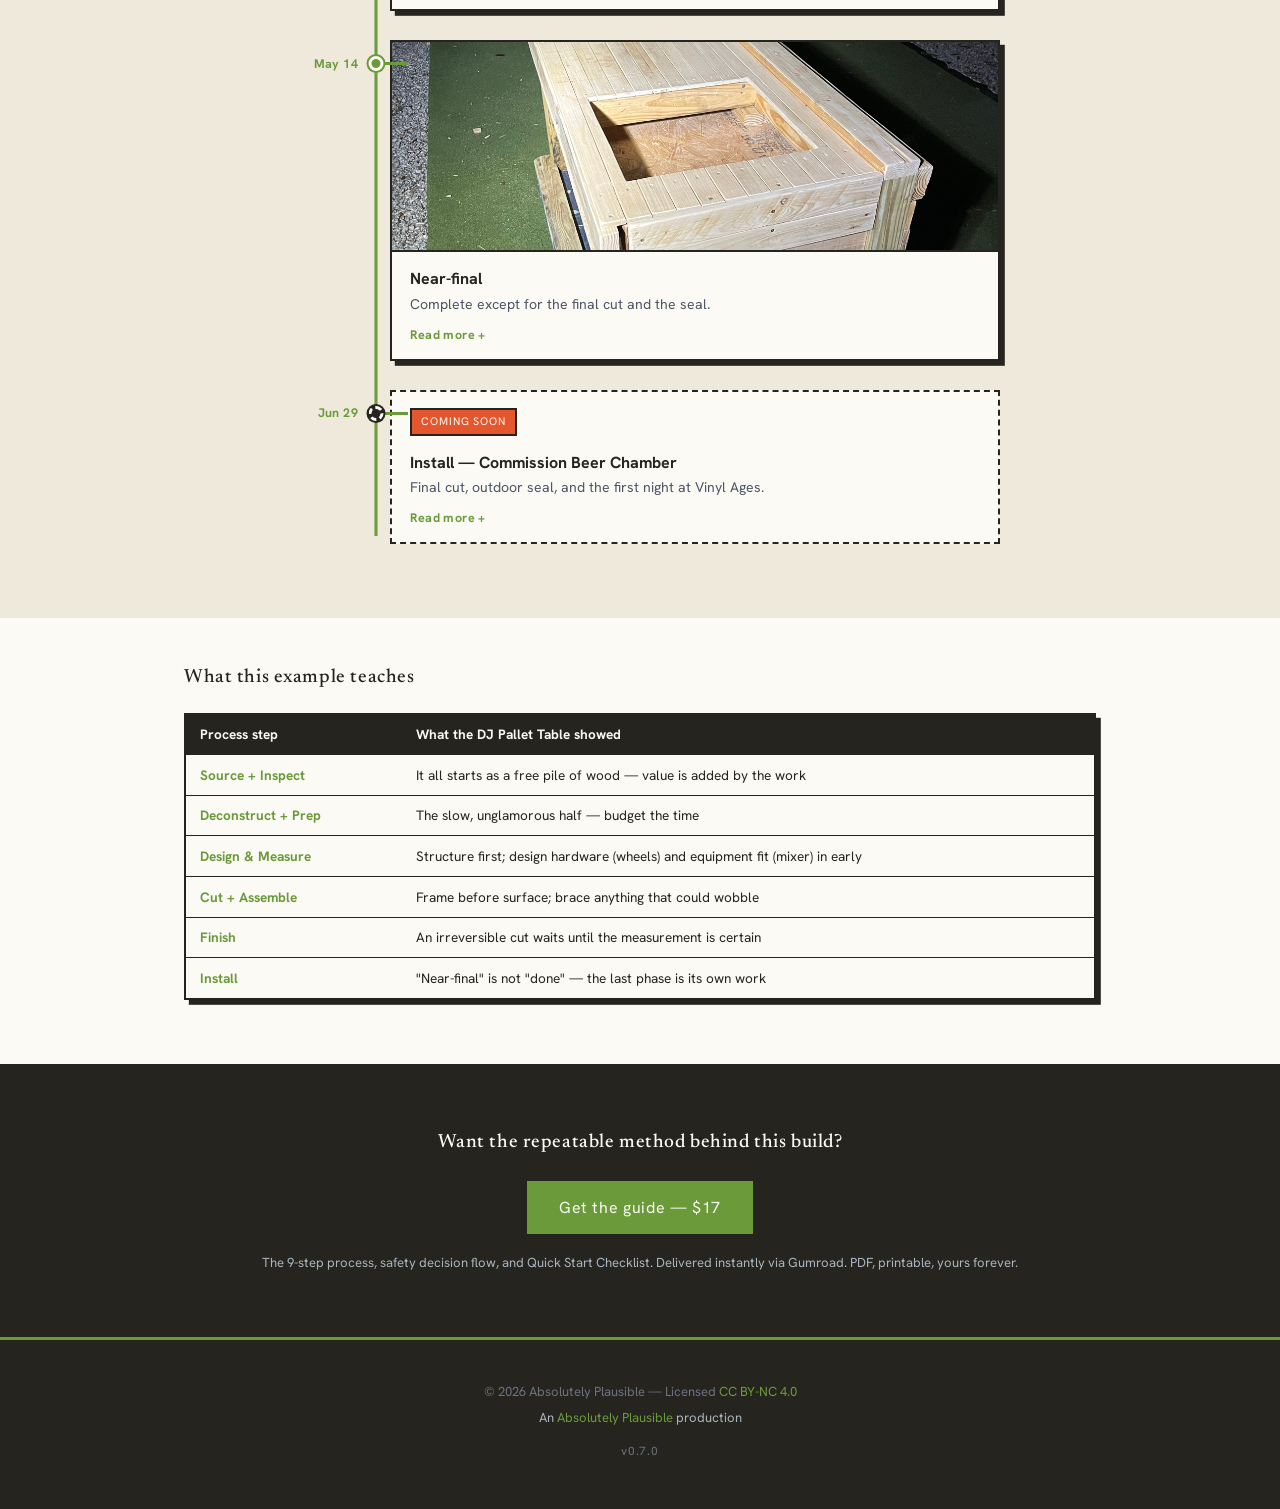
==== commit f6e7f94e: "feat: launch interactive pallet course" ====
--- a/dj-pallet-table.html
+++ b/dj-pallet-table.html
@@ -13,7 +13,7 @@
   <meta name="twitter:card" content="summary_large_image">
   <link rel="preconnect" href="https://fonts.googleapis.com">
   <link rel="preconnect" href="https://fonts.gstatic.com" crossorigin>
-  <link href="https://fonts.googleapis.com/css2?family=Share+Tech+Mono&display=swap" rel="stylesheet">
+  <link href="https://fonts.googleapis.com/css2?family=Hanken+Grotesk:wght@400;500;600;700&family=Newsreader:opsz,wght@6..72,400;6..72,500;6..72,600&family=Share+Tech+Mono&display=swap" rel="stylesheet">
   <link rel="stylesheet" href="style.css">
 </head>
 <body class="gr">
@@ -21,8 +21,8 @@
   <!-- TOP BAR -->
   <nav class="gr-nav">
     <div class="container">
-      <a class="wordmark" href="/">Absolutely Plausible</a>
-      <a class="back" href="/">← The guide</a>
+      <a class="wordmark" href="/">DIY Recyclopedia</a>
+      <a class="back" href="/">The course</a>
     </div>
   </nav>
 
@@ -303,7 +303,7 @@
     <div class="site-footer__inner">
       <p class="footer-license">© 2026 Absolutely Plausible — Licensed <a href="https://creativecommons.org/licenses/by-nc/4.0/" target="_blank" rel="noopener">CC BY-NC 4.0</a></p>
       <p>An <a href="https://absolutelyplausible.com" target="_blank" rel="noopener">Absolutely Plausible</a> production</p>
-      <p class="footer-version">v0.5.0</p>
+      <p class="footer-version">v0.7.0</p>
     </div>
   </footer>
 
--- a/style.css
+++ b/style.css
@@ -1,27 +1,43 @@
 *, *::before, *::after { box-sizing: border-box; margin: 0; padding: 0; }
 
 :root {
-  --primary: #3f7d9c;
-  --dark: #1e2238;
-  --accent: #6a4f9e;
-  --bg: #eef0f2;
-  --white: #ffffff;
+  --primary: #6b9a3a;
+  --primary-deep: #3c5e2c;
+  --dark: #26241e;
+  --accent: #e4562e;
+  --beet: #8a2450;
+  --bg: #efe9db;
+  --surface-alt: #f4efe4;
+  --line: #e4ddcc;
+  --muted: #77705f;
+  --white: #fcfaf4;
+  --font-body: 'Hanken Grotesk', system-ui, -apple-system, sans-serif;
+  --font-display: 'Newsreader', Georgia, serif;
+  --font-label: 'Share Tech Mono', ui-monospace, monospace;
 }
 
 body {
-  font-family: 'Share Tech Mono', 'Courier New', monospace;
+  font-family: var(--font-body);
   background: var(--bg);
   color: var(--dark);
   line-height: 1.6;
+  -webkit-font-smoothing: antialiased;
 }
 
 a { color: var(--primary); text-decoration: none; }
 a:hover { color: var(--accent); }
 
 .container {
-  max-width: 860px;
+  max-width: 960px;
   margin: 0 auto;
   padding: 0 1.5rem;
+}
+
+h1,
+h2,
+h3 {
+  font-family: var(--font-display);
+  font-weight: 500;
 }
 
 /* HERO */
@@ -624,3 +640,928 @@
   .gr-grid { grid-template-columns: repeat(2, 1fr); }
   .gr-grid img { height: 130px; }
 }
+
+/* ============================================================
+   DIY COURSE - LBG warm editorial theme
+   ============================================================ */
+
+.course-site {
+  min-height: 100vh;
+  background: var(--bg);
+  color: var(--dark);
+  overflow-x: hidden;
+}
+
+.skip-link {
+  position: fixed;
+  top: -100px;
+  left: 1rem;
+  z-index: 1000;
+  border-radius: 999px;
+  background: var(--white);
+  color: var(--dark);
+  padding: 0.65rem 0.9rem;
+}
+
+.skip-link:focus {
+  top: 1rem;
+}
+
+.course-context {
+  background: var(--dark);
+  color: #eae4d6;
+  font-family: var(--font-label);
+  font-size: 0.7rem;
+  letter-spacing: 0.08em;
+  text-transform: uppercase;
+}
+
+.course-context__inner {
+  max-width: 960px;
+  min-height: 42px;
+  margin: 0 auto;
+  padding: 0.65rem 1.5rem;
+  display: flex;
+  align-items: center;
+  justify-content: space-between;
+  gap: 0.75rem 1.25rem;
+  flex-wrap: wrap;
+}
+
+.course-context__project {
+  color: #f3b49d;
+}
+
+.course-nav {
+  position: sticky;
+  top: 0;
+  z-index: 100;
+  background: rgba(252, 250, 244, 0.96);
+  border-bottom: 1px solid var(--line);
+  backdrop-filter: blur(12px);
+}
+
+.course-nav__inner {
+  max-width: 960px;
+  min-height: 70px;
+  margin: 0 auto;
+  padding: 0.75rem 1.5rem;
+  display: flex;
+  align-items: center;
+  gap: 1rem;
+}
+
+.course-brand {
+  display: grid;
+  gap: 0.05rem;
+  min-width: 0;
+  color: var(--dark);
+  line-height: 1.1;
+}
+
+.course-brand strong {
+  font-family: var(--font-display);
+  font-size: 1.1rem;
+  font-weight: 600;
+}
+
+.course-brand small {
+  color: var(--muted);
+  font-family: var(--font-label);
+  font-size: 0.62rem;
+  letter-spacing: 0.09em;
+  text-transform: uppercase;
+}
+
+.course-nav__links {
+  margin-left: auto;
+  display: flex;
+  align-items: center;
+  gap: 0.3rem;
+}
+
+.course-nav__links a {
+  border-radius: 999px;
+  color: var(--muted);
+  font-size: 0.78rem;
+  font-weight: 650;
+  padding: 0.5rem 0.75rem;
+}
+
+.course-nav__links a:hover,
+.course-nav__links a:focus-visible {
+  background: #ecf1e0;
+  color: var(--primary-deep);
+}
+
+.course-menu {
+  display: none;
+  margin-left: auto;
+  border: 1px solid var(--line);
+  border-radius: 999px;
+  background: var(--white);
+  color: var(--dark);
+  font: 700 0.72rem var(--font-label);
+  letter-spacing: 0.08em;
+  padding: 0.55rem 0.8rem;
+  text-transform: uppercase;
+  flex: 0 0 auto;
+}
+
+.course-hero {
+  position: relative;
+  overflow: hidden;
+  min-height: 560px;
+  display: flex;
+  align-items: flex-end;
+  background: var(--dark);
+}
+
+.course-hero__image {
+  position: absolute;
+  inset: 0;
+  width: 100%;
+  height: 100%;
+  object-fit: cover;
+  object-position: center 60%;
+  opacity: 0.54;
+}
+
+.course-hero::after {
+  content: '';
+  position: absolute;
+  inset: 0;
+  background: linear-gradient(100deg, rgba(38, 36, 30, 0.95) 0%, rgba(38, 36, 30, 0.78) 48%, rgba(38, 36, 30, 0.28) 100%);
+}
+
+.course-hero__inner {
+  position: relative;
+  z-index: 1;
+  width: 100%;
+  max-width: 960px;
+  margin: 0 auto;
+  padding: clamp(3.5rem, 8vw, 6.5rem) 1.5rem 4rem;
+}
+
+.course-kicker,
+.course-section-label {
+  font-family: var(--font-label);
+  font-size: 0.7rem;
+  font-weight: 700;
+  letter-spacing: 0.18em;
+  text-transform: uppercase;
+}
+
+.course-kicker {
+  color: #f3b49d;
+}
+
+.course-hero h1 {
+  max-width: 13ch;
+  margin: 0.75rem 0 1rem;
+  color: var(--white);
+  font-size: clamp(3.1rem, 8vw, 5.4rem);
+  line-height: 0.98;
+  letter-spacing: -0.025em;
+  text-wrap: balance;
+}
+
+.course-hero__lede {
+  max-width: 58ch;
+  margin: 0 0 1.6rem;
+  color: #e7e0cf;
+  font-size: clamp(1rem, 2vw, 1.1rem);
+}
+
+.course-meta {
+  display: flex;
+  flex-wrap: wrap;
+  gap: 0.55rem;
+}
+
+.course-meta span {
+  border: 1px solid rgba(252, 250, 244, 0.28);
+  border-radius: 999px;
+  background: rgba(252, 250, 244, 0.12);
+  color: var(--white);
+  font-size: 0.76rem;
+  font-weight: 650;
+  padding: 0.45rem 0.8rem;
+}
+
+.course-main {
+  max-width: 960px;
+  margin: 0 auto;
+  padding: clamp(2rem, 5vw, 3.5rem) 1.5rem 5rem;
+}
+
+.course-progress,
+.course-alert,
+.course-module,
+.course-showcase-card,
+.course-path-card {
+  border: 1px solid var(--line);
+  border-radius: 18px;
+  background: var(--white);
+}
+
+.course-progress {
+  margin-bottom: 1.5rem;
+  padding: 1.35rem 1.5rem;
+}
+
+.course-progress__top {
+  display: flex;
+  align-items: baseline;
+  justify-content: space-between;
+  gap: 1rem;
+  margin-bottom: 0.75rem;
+}
+
+.course-progress__eyebrow {
+  margin: 0 0 0.2rem;
+  color: var(--muted);
+  font: 700 0.66rem var(--font-label);
+  letter-spacing: 0.14em;
+  text-transform: uppercase;
+}
+
+.course-progress h2 {
+  margin: 0;
+  font-size: 1.45rem;
+}
+
+.course-progress__percent {
+  color: var(--primary);
+  font: 500 2rem var(--font-display);
+}
+
+.course-progress progress {
+  width: 100%;
+  height: 0.6rem;
+  display: block;
+  overflow: hidden;
+  border: 0;
+  border-radius: 999px;
+  background: #e7e0cf;
+}
+
+.course-progress progress::-webkit-progress-bar {
+  background: #e7e0cf;
+}
+
+.course-progress progress::-webkit-progress-value {
+  border-radius: 999px;
+  background: var(--primary);
+}
+
+.course-progress progress::-moz-progress-bar {
+  border-radius: 999px;
+  background: var(--primary);
+}
+
+.course-progress__note {
+  margin: 0.65rem 0 0;
+  color: var(--muted);
+  font-size: 0.8rem;
+}
+
+.course-alert {
+  margin-bottom: 2rem;
+  border-color: #e8c7b8;
+  border-left: 5px solid #c0532a;
+  background: #fbe7de;
+  padding: 1.25rem 1.35rem;
+}
+
+.course-alert__label {
+  margin: 0 0 0.35rem;
+  color: #9e3f1c;
+  font: 700 0.68rem var(--font-label);
+  letter-spacing: 0.13em;
+  text-transform: uppercase;
+}
+
+.course-alert p:last-child {
+  margin: 0;
+  color: #5c3324;
+}
+
+.course-section-label {
+  margin: 2.25rem 0 0.8rem;
+  color: var(--muted);
+}
+
+.course-module {
+  margin-bottom: 1rem;
+  overflow: clip;
+}
+
+.course-module summary {
+  min-height: 88px;
+  padding: 1.2rem 1.35rem;
+  display: grid;
+  grid-template-columns: 48px minmax(0, 1fr) auto;
+  gap: 1rem;
+  align-items: center;
+  cursor: pointer;
+  list-style: none;
+}
+
+.course-module summary::-webkit-details-marker {
+  display: none;
+}
+
+.course-module summary:focus-visible {
+  outline: 3px solid rgba(107, 154, 58, 0.32);
+  outline-offset: -3px;
+}
+
+.course-module__number {
+  width: 46px;
+  height: 46px;
+  border-radius: 12px;
+  display: grid;
+  place-items: center;
+  background: #e7e0cf;
+  color: var(--muted);
+  font: 700 0.92rem var(--font-label);
+}
+
+.course-module.is-complete .course-module__number {
+  background: var(--primary);
+  color: #fff;
+}
+
+.course-module__title {
+  margin: 0;
+  font-size: 1.35rem;
+  line-height: 1.16;
+}
+
+.course-module__sub {
+  margin: 0.2rem 0 0;
+  color: var(--muted);
+  font-size: 0.83rem;
+}
+
+.course-module__status {
+  border-radius: 999px;
+  background: var(--surface-alt);
+  color: var(--muted);
+  font: 700 0.65rem var(--font-label);
+  letter-spacing: 0.06em;
+  padding: 0.4rem 0.7rem;
+  text-transform: uppercase;
+}
+
+.course-module.is-complete .course-module__status {
+  background: #ecf1e0;
+  color: #3c6b22;
+}
+
+.course-module__body {
+  margin: 0 1.35rem 1.35rem;
+  padding-top: 1.35rem;
+  border-top: 1px solid var(--line);
+  animation: course-fade 180ms ease;
+}
+
+@keyframes course-fade {
+  from { opacity: 0; transform: translateY(4px); }
+  to { opacity: 1; transform: none; }
+}
+
+.course-module__body > p {
+  max-width: 68ch;
+}
+
+.course-grid {
+  margin: 1rem 0;
+  display: grid;
+  grid-template-columns: repeat(2, minmax(0, 1fr));
+  gap: 0.75rem;
+}
+
+.course-grid--three {
+  grid-template-columns: repeat(3, minmax(0, 1fr));
+}
+
+.course-note,
+.course-step {
+  border: 1px solid var(--line);
+  border-radius: 14px;
+  background: var(--surface-alt);
+  padding: 1rem;
+}
+
+.course-note h3,
+.course-step h3 {
+  margin: 0 0 0.35rem;
+  font-size: 1.05rem;
+}
+
+.course-note p,
+.course-step p {
+  margin: 0;
+  color: var(--muted);
+  font-size: 0.84rem;
+}
+
+.course-code-list {
+  margin: 1rem 0;
+  border: 1px solid var(--line);
+  border-radius: 14px;
+  overflow: hidden;
+}
+
+.course-code {
+  display: grid;
+  grid-template-columns: 58px minmax(0, 1fr) auto;
+  gap: 0.8rem;
+  align-items: center;
+  padding: 0.75rem 0.9rem;
+  border-bottom: 1px solid var(--line);
+}
+
+.course-code:last-child {
+  border-bottom: 0;
+}
+
+.course-code--safe {
+  background: #ecf1e0;
+}
+
+.course-code--danger {
+  background: #fbe7de;
+}
+
+.course-code strong {
+  font-family: var(--font-label);
+}
+
+.course-code span {
+  color: var(--muted);
+  font-size: 0.82rem;
+}
+
+.course-code em {
+  border-radius: 999px;
+  color: #fff;
+  background: var(--primary);
+  font: normal 700 0.63rem var(--font-label);
+  letter-spacing: 0.06em;
+  padding: 0.28rem 0.55rem;
+  text-transform: uppercase;
+}
+
+.course-code--danger em {
+  background: #a33143;
+}
+
+.module-complete {
+  margin-top: 1.2rem;
+  border: 0;
+  border-radius: 999px;
+  background: var(--primary);
+  color: #fff;
+  cursor: pointer;
+  font: 700 0.75rem var(--font-body);
+  letter-spacing: 0.05em;
+  padding: 0.7rem 1rem;
+  text-transform: uppercase;
+}
+
+.course-module.is-complete .module-complete {
+  border: 1px solid var(--line);
+  background: var(--surface-alt);
+  color: var(--muted);
+}
+
+.quiz {
+  margin-top: 1.35rem;
+  border: 1px solid var(--line);
+  border-radius: 16px;
+  background: var(--surface-alt);
+  overflow: hidden;
+}
+
+.quiz__inner {
+  padding: 1.2rem;
+}
+
+.quiz__top {
+  display: flex;
+  align-items: center;
+  justify-content: space-between;
+  gap: 0.75rem;
+  margin-bottom: 0.8rem;
+}
+
+.quiz__label {
+  color: var(--primary-deep);
+  font: 700 0.67rem var(--font-label);
+  letter-spacing: 0.12em;
+  text-transform: uppercase;
+}
+
+.quiz__streak {
+  border-radius: 999px;
+  background: #fbe7de;
+  color: #9e3f1c;
+  font-size: 0.72rem;
+  font-weight: 700;
+  padding: 0.3rem 0.6rem;
+}
+
+.quiz progress {
+  width: 100%;
+  height: 0.4rem;
+  border: 0;
+  border-radius: 999px;
+  background: #e7e0cf;
+}
+
+.quiz progress::-webkit-progress-bar {
+  background: #e7e0cf;
+}
+
+.quiz progress::-webkit-progress-value {
+  background: var(--primary);
+}
+
+.quiz progress::-moz-progress-bar {
+  background: var(--primary);
+}
+
+.quiz__question {
+  margin: 1rem 0;
+  font-size: clamp(1.35rem, 3vw, 1.8rem);
+  line-height: 1.2;
+}
+
+.quiz__options {
+  display: grid;
+  gap: 0.6rem;
+}
+
+.quiz__option {
+  width: 100%;
+  border: 1px solid var(--line);
+  border-radius: 12px;
+  background: var(--white);
+  color: var(--dark);
+  cursor: pointer;
+  padding: 0.75rem 0.85rem;
+  text-align: left;
+}
+
+.quiz__option:hover:not(:disabled),
+.quiz__option:focus-visible {
+  border-color: var(--primary);
+}
+
+.quiz__option.is-correct {
+  border-color: #57862f;
+  background: #ecf1e0;
+}
+
+.quiz__option.is-wrong {
+  border-color: #a33143;
+  background: #f6e6ea;
+}
+
+.quiz__feedback {
+  margin: 0.8rem 0 0;
+  border-left: 4px solid var(--primary);
+  background: var(--white);
+  padding: 0.75rem 0.85rem;
+  color: var(--muted);
+  font-size: 0.84rem;
+}
+
+.quiz__feedback strong {
+  display: block;
+  color: var(--dark);
+  margin-bottom: 0.2rem;
+}
+
+.quiz__next,
+.quiz__retake {
+  margin-top: 0.85rem;
+  border: 0;
+  border-radius: 999px;
+  background: var(--dark);
+  color: #fff;
+  cursor: pointer;
+  font-weight: 700;
+  padding: 0.65rem 0.9rem;
+}
+
+.quiz__result {
+  text-align: center;
+  padding: 1.5rem 1rem;
+}
+
+.quiz__score {
+  margin: 0.5rem 0;
+  color: var(--primary);
+  font: 500 clamp(3rem, 8vw, 5rem) var(--font-display);
+  line-height: 1;
+}
+
+.course-checklist {
+  display: grid;
+  gap: 0.55rem;
+}
+
+.course-check {
+  display: flex;
+  gap: 0.7rem;
+  align-items: flex-start;
+  border-bottom: 1px solid var(--line);
+  padding: 0.65rem 0;
+  cursor: pointer;
+}
+
+.course-check:last-child {
+  border-bottom: 0;
+}
+
+.course-check input {
+  width: 1.15rem;
+  height: 1.15rem;
+  margin-top: 0.15rem;
+  accent-color: var(--primary);
+}
+
+.course-showcase {
+  margin-top: 3rem;
+}
+
+.course-showcase h2,
+.course-pathways h2 {
+  margin: 0.25rem 0 0.6rem;
+  font-size: clamp(2rem, 5vw, 3.25rem);
+  line-height: 1.04;
+}
+
+.course-showcase > p,
+.course-pathways > p {
+  max-width: 65ch;
+  color: var(--muted);
+}
+
+.course-feature {
+  position: relative;
+  min-height: 340px;
+  margin: 1.25rem 0;
+  border-radius: 18px;
+  overflow: hidden;
+  display: flex;
+  align-items: flex-end;
+  background: var(--dark);
+}
+
+.course-feature img {
+  position: absolute;
+  inset: 0;
+  width: 100%;
+  height: 100%;
+  object-fit: cover;
+  object-position: center 60%;
+  opacity: 0.56;
+}
+
+.course-feature::after {
+  content: '';
+  position: absolute;
+  inset: 0;
+  background: linear-gradient(90deg, rgba(38, 36, 30, 0.94), rgba(38, 36, 30, 0.25));
+}
+
+.course-feature__copy {
+  position: relative;
+  z-index: 1;
+  max-width: 610px;
+  padding: 1.75rem;
+  color: var(--white);
+}
+
+.course-feature__copy p {
+  color: #e7e0cf;
+}
+
+.course-feature__title {
+  display: block;
+  margin: 0.35rem 0;
+  color: var(--white);
+  font-family: var(--font-display);
+  font-weight: 500;
+  font-size: 2rem;
+}
+
+.course-gallery {
+  display: grid;
+  grid-template-columns: repeat(3, minmax(0, 1fr));
+  gap: 0.85rem;
+}
+
+.course-showcase-card {
+  margin: 0;
+  overflow: hidden;
+}
+
+.course-showcase-card img {
+  width: 100%;
+  aspect-ratio: 4 / 3;
+  object-fit: cover;
+}
+
+.course-showcase-card figcaption {
+  padding: 0.8rem 0.9rem;
+  color: var(--muted);
+  font-size: 0.75rem;
+}
+
+.course-showcase-card strong {
+  display: block;
+  color: var(--dark);
+  font-family: var(--font-display);
+  font-size: 1rem;
+}
+
+.course-pathways {
+  margin-top: 3.5rem;
+}
+
+.course-pathways__grid {
+  display: grid;
+  grid-template-columns: repeat(2, minmax(0, 1fr));
+  gap: 1rem;
+  margin-top: 1.2rem;
+}
+
+.course-path-card {
+  padding: 1.4rem;
+  display: flex;
+  flex-direction: column;
+  align-items: flex-start;
+}
+
+.course-path-card--dark {
+  border-color: var(--dark);
+  background: var(--dark);
+  color: #eae4d6;
+}
+
+.course-path-card h3 {
+  margin: 0.4rem 0;
+  font-size: 1.55rem;
+}
+
+.course-path-card--dark h3 {
+  color: var(--white);
+}
+
+.course-path-card p {
+  flex: 1;
+  color: var(--muted);
+}
+
+.course-path-card--dark p {
+  color: #c9c0ac;
+}
+
+.course-button {
+  display: inline-flex;
+  align-items: center;
+  min-height: 44px;
+  border: 1.5px solid var(--dark);
+  border-radius: 999px;
+  background: var(--white);
+  color: var(--dark);
+  font-size: 0.78rem;
+  font-weight: 750;
+  letter-spacing: 0.04em;
+  padding: 0.7rem 1rem;
+  text-transform: uppercase;
+}
+
+.course-button--primary {
+  border-color: var(--primary);
+  background: var(--primary);
+  color: #fff;
+}
+
+.course-button:hover {
+  color: var(--accent);
+}
+
+.course-button--primary:hover {
+  background: #7baa48;
+  color: #fff;
+}
+
+.course-footer {
+  border-top: 1px solid var(--line);
+  background: var(--surface-alt);
+}
+
+.course-footer__inner {
+  max-width: 960px;
+  margin: 0 auto;
+  padding: 2rem 1.5rem;
+  display: flex;
+  justify-content: space-between;
+  gap: 0.75rem 1.5rem;
+  flex-wrap: wrap;
+  color: var(--muted);
+  font-size: 0.75rem;
+}
+
+.course-footer__inner p {
+  margin: 0;
+}
+
+@media (max-width: 760px) {
+  .course-context__inner {
+    padding-right: 1rem;
+    padding-left: 1rem;
+    font-size: 0.62rem;
+  }
+
+  .course-nav__inner {
+    padding-right: 1rem;
+    padding-left: 1rem;
+  }
+
+  .course-nav__links {
+    position: absolute;
+    top: 100%;
+    left: 0;
+    right: 0;
+    padding: 0.75rem 1rem;
+    display: none;
+    flex-direction: column;
+    align-items: stretch;
+    background: var(--white);
+    border-bottom: 1px solid var(--line);
+  }
+
+  .course-nav__links.is-open {
+    display: flex;
+  }
+
+  .course-menu {
+    display: inline-flex;
+  }
+
+  .course-hero {
+    min-height: 520px;
+  }
+
+  .course-hero__inner {
+    padding: 3.25rem 1.25rem 3rem;
+  }
+
+  .course-hero h1 {
+    max-width: 9.5ch;
+    font-size: clamp(2.4rem, 11vw, 3rem);
+  }
+
+  .course-hero__lede {
+    font-size: 0.98rem;
+  }
+
+  .course-module summary {
+    grid-template-columns: 44px minmax(0, 1fr);
+  }
+
+  .course-module__status {
+    grid-column: 2;
+    justify-self: start;
+  }
+
+  .course-grid,
+  .course-grid--three,
+  .course-gallery,
+  .course-pathways__grid {
+    grid-template-columns: 1fr;
+  }
+
+  .course-code {
+    grid-template-columns: 48px minmax(0, 1fr);
+  }
+
+  .course-code em {
+    grid-column: 2;
+    justify-self: start;
+  }
+}
+
+@media (prefers-reduced-motion: reduce) {
+  .course-module__body {
+    animation: none;
+  }
+}
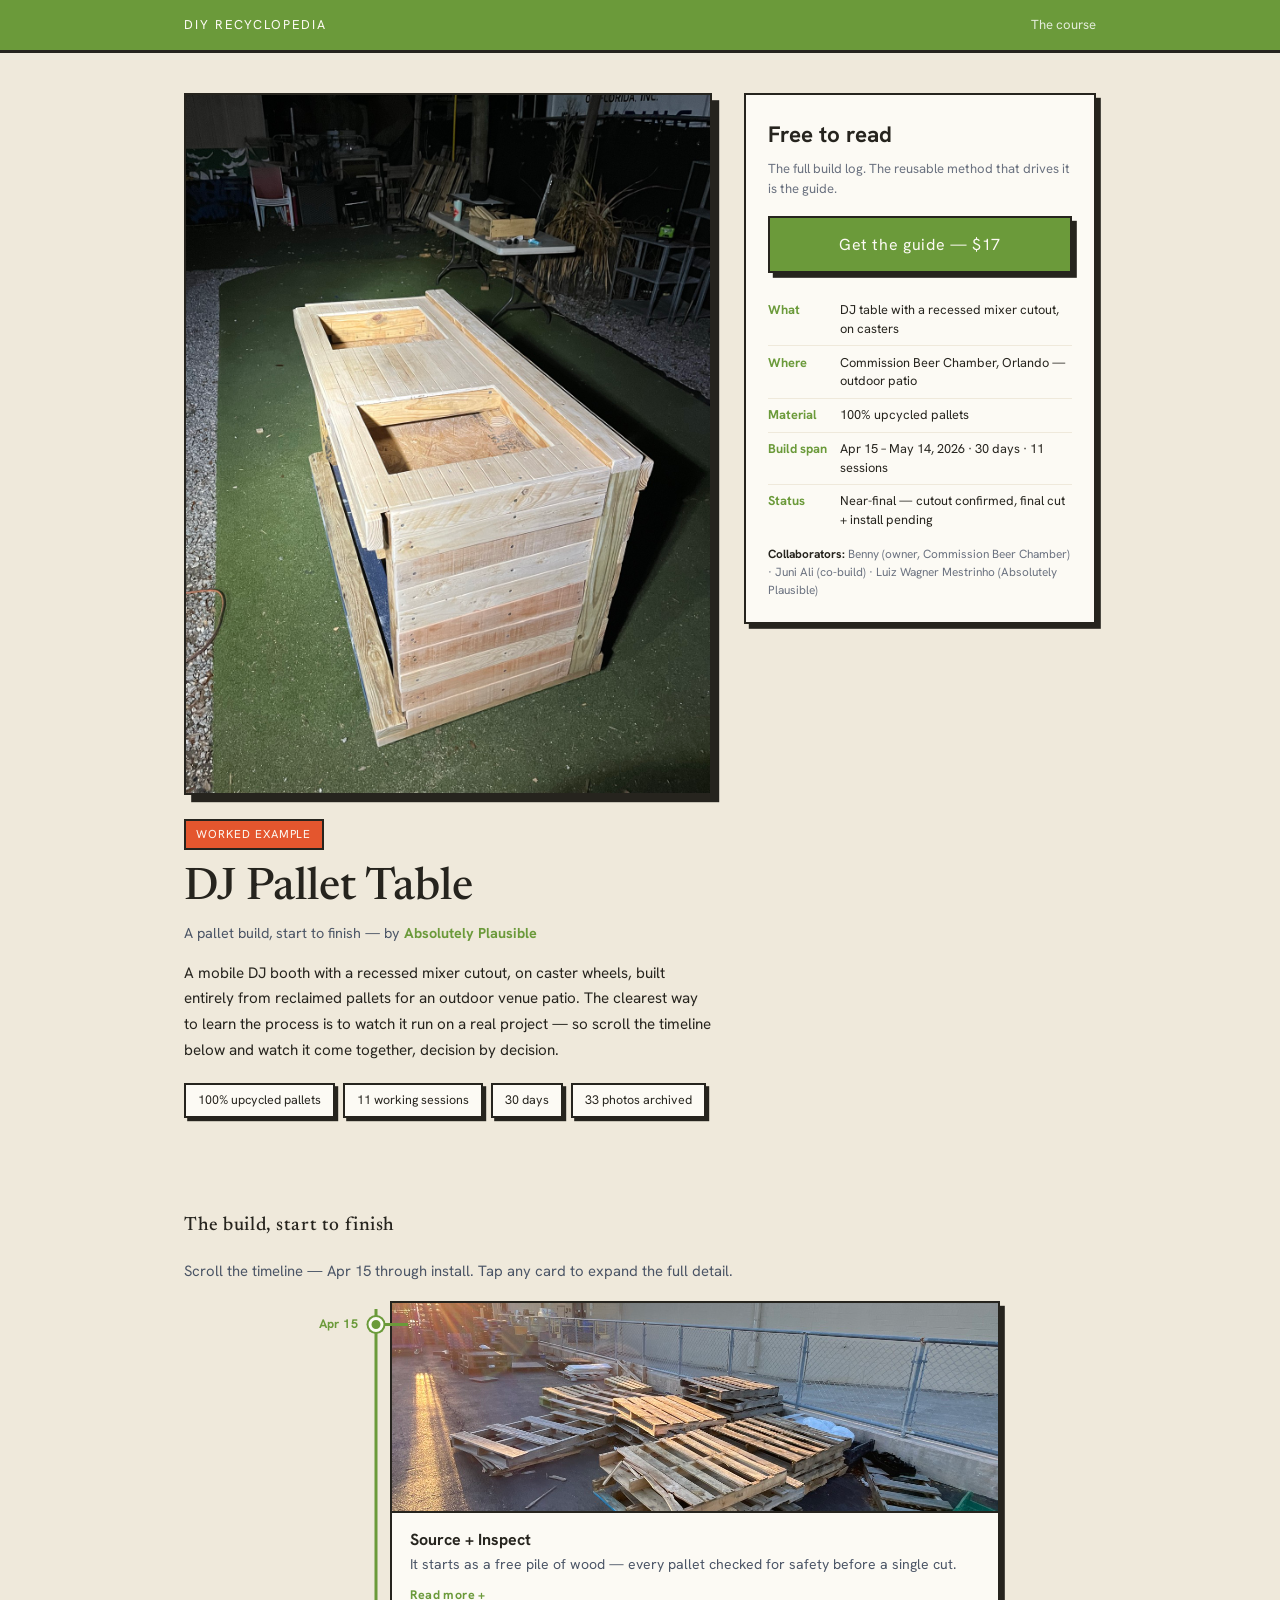
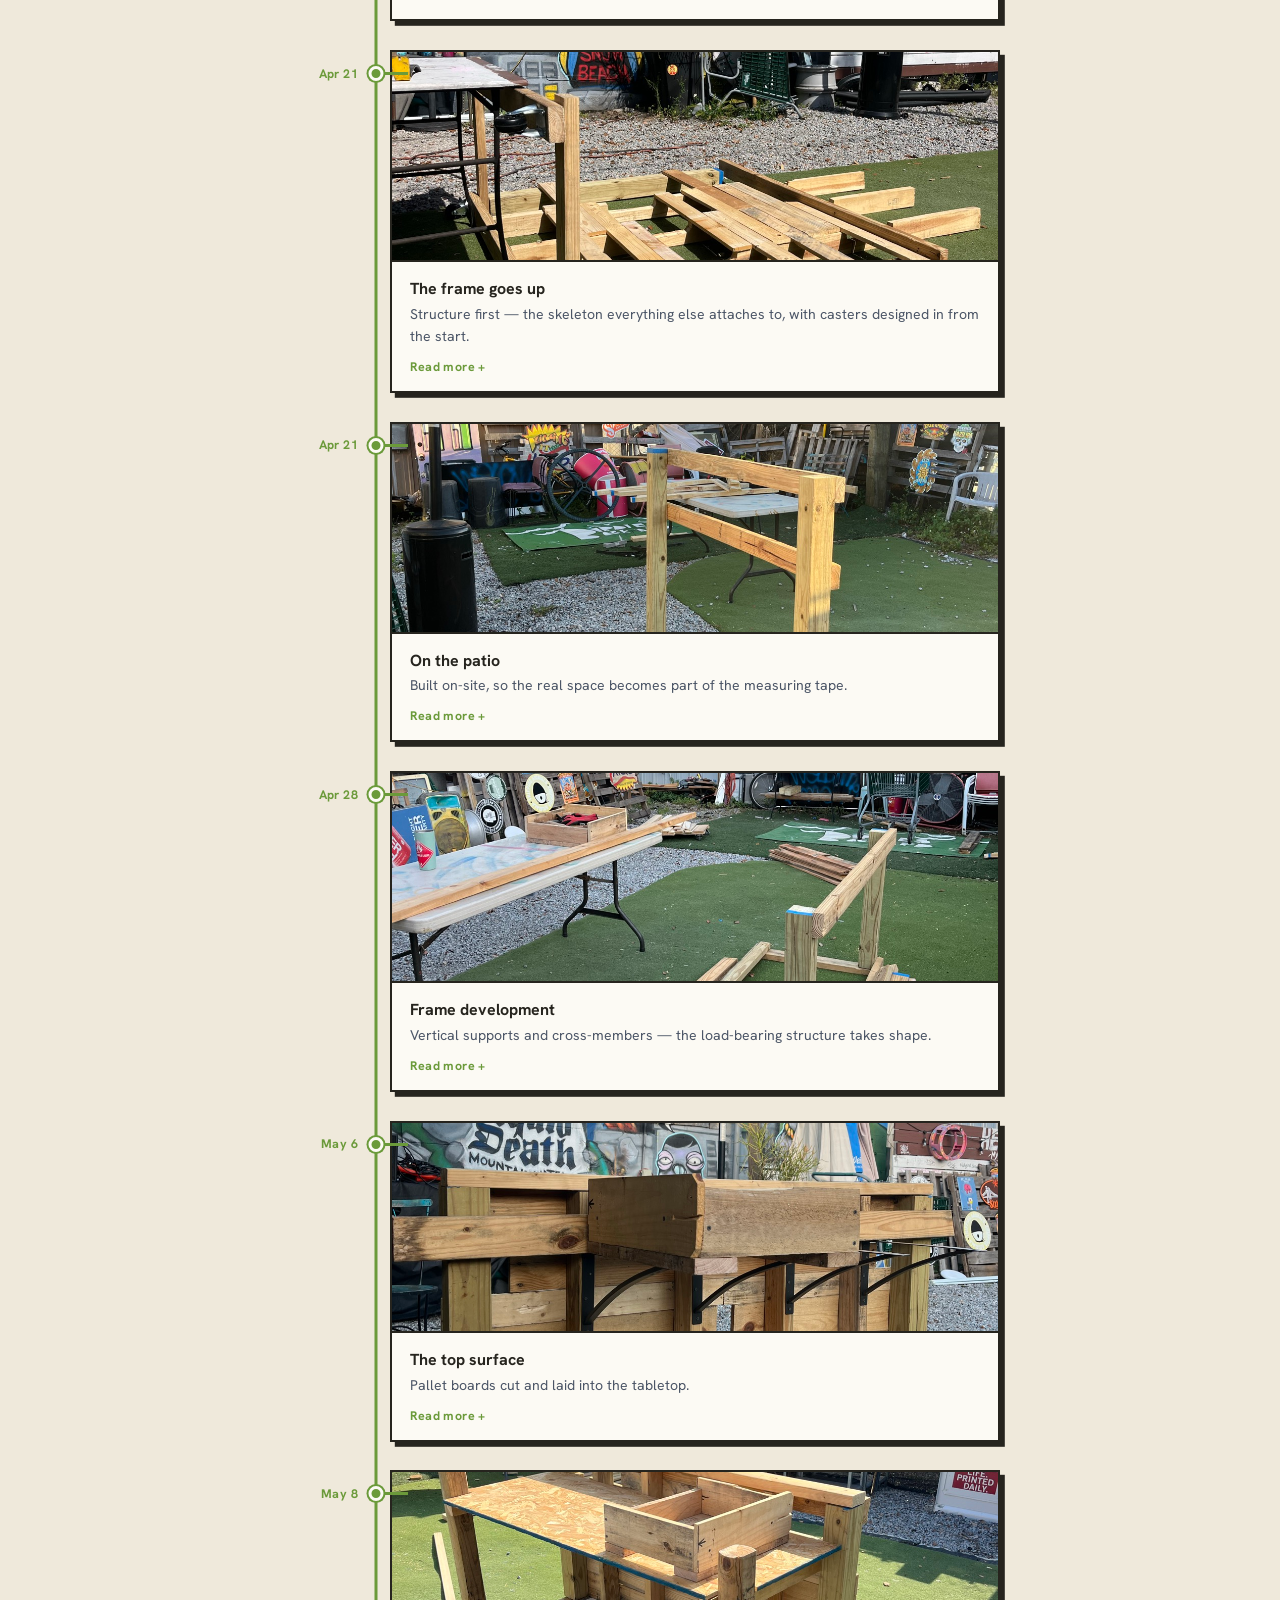
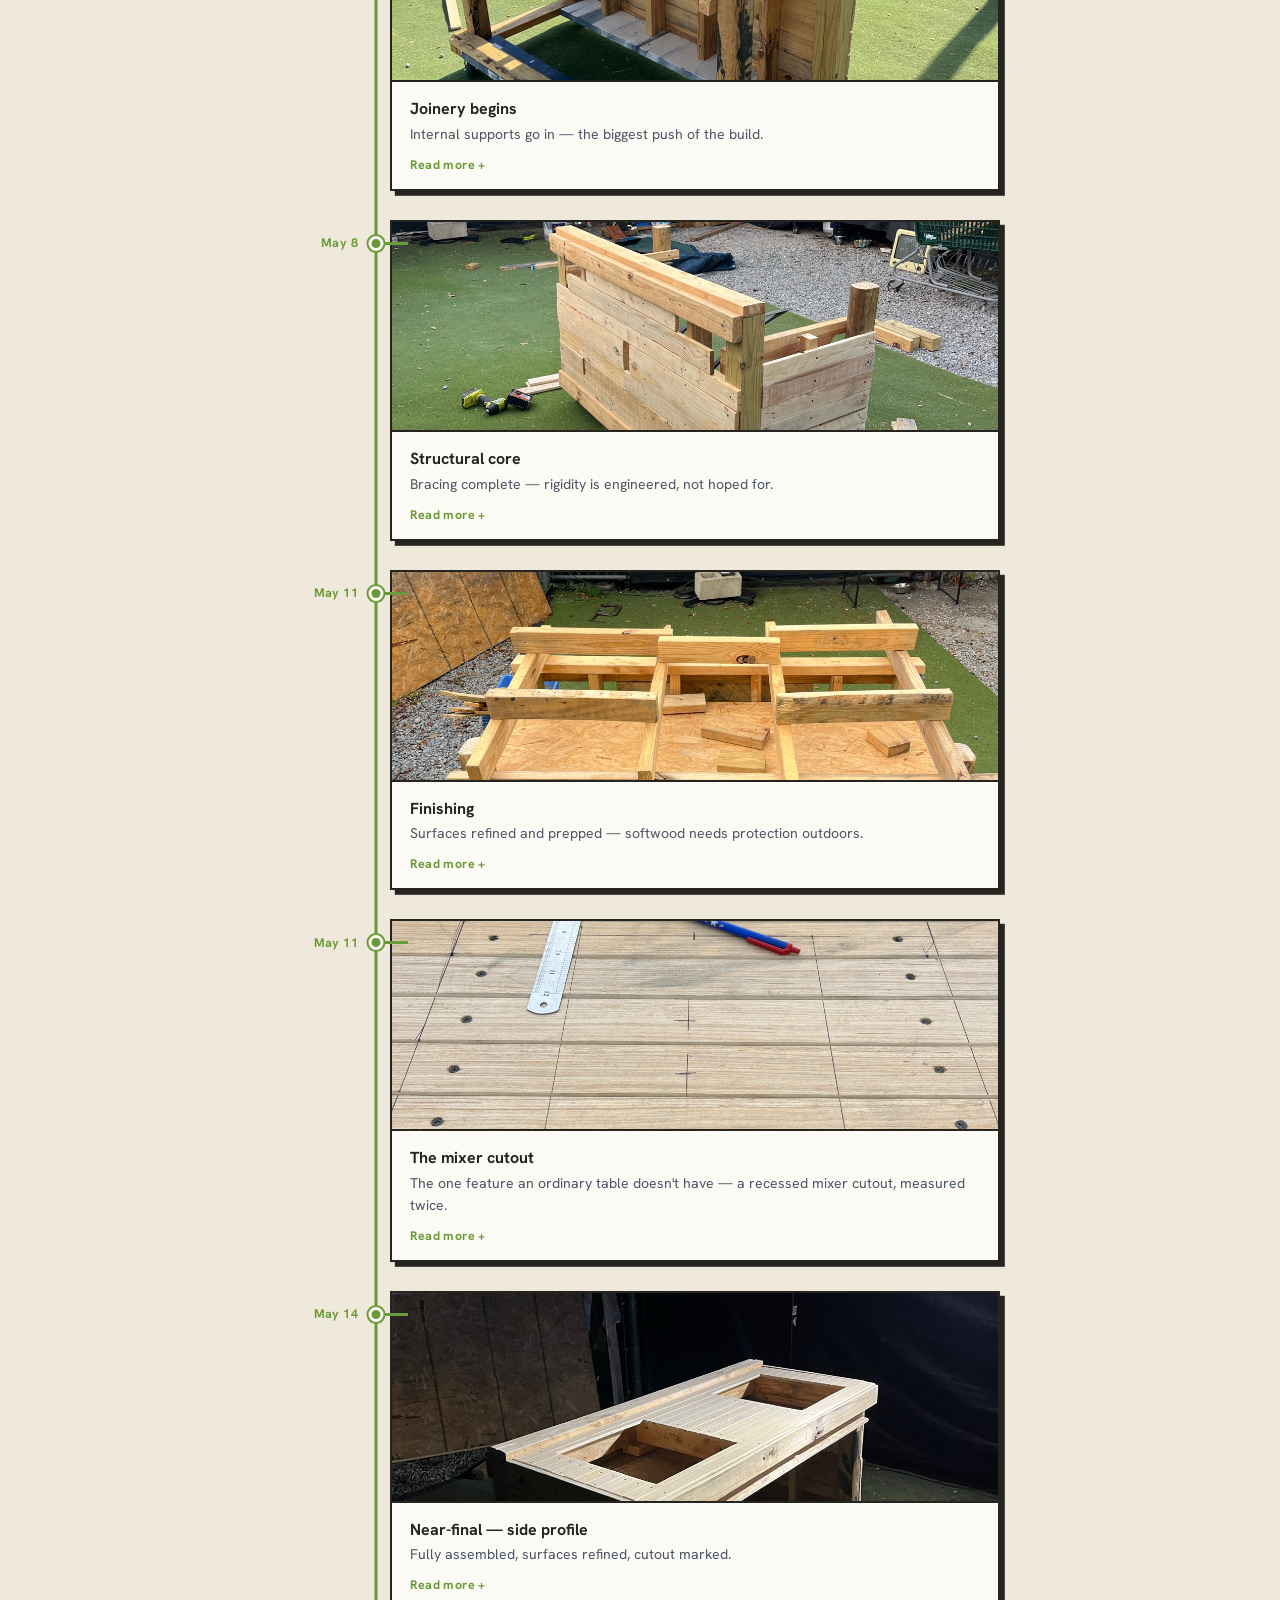
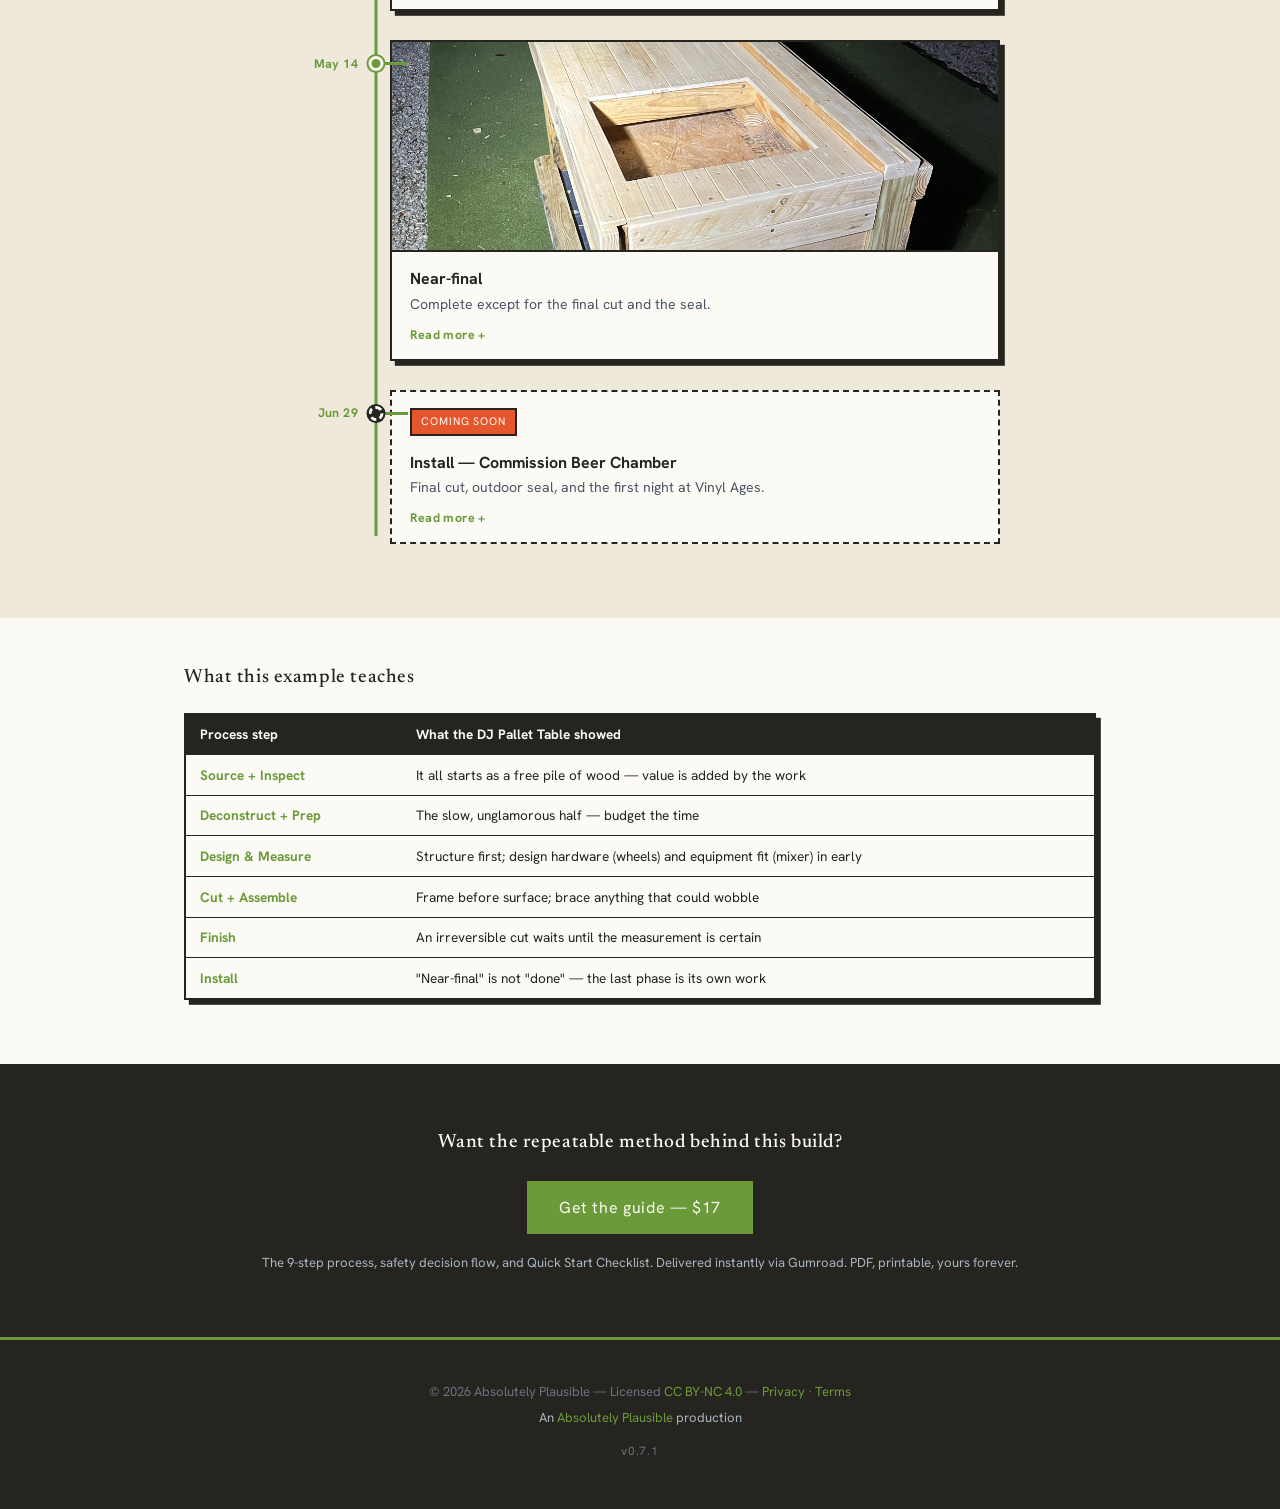
==== commit 31da4145: "feat: add privacy notice + purchase terms/safety pages, footer legal links — v0.5.1 Compliance revie" ====
--- a/dj-pallet-table.html
+++ b/dj-pallet-table.html
@@ -301,9 +301,9 @@
   <!-- FOOTER -->
   <footer class="site-footer">
     <div class="site-footer__inner">
-      <p class="footer-license">© 2026 Absolutely Plausible — Licensed <a href="https://creativecommons.org/licenses/by-nc/4.0/" target="_blank" rel="noopener">CC BY-NC 4.0</a></p>
+      <p class="footer-license">© 2026 Absolutely Plausible — Licensed <a href="https://creativecommons.org/licenses/by-nc/4.0/" target="_blank" rel="noopener">CC BY-NC 4.0</a> — <a href="privacy.html">Privacy</a> · <a href="terms.html">Terms</a></p>
       <p>An <a href="https://absolutelyplausible.com" target="_blank" rel="noopener">Absolutely Plausible</a> production</p>
-      <p class="footer-version">v0.7.0</p>
+      <p class="footer-version">v0.7.1</p>
     </div>
   </footer>
 
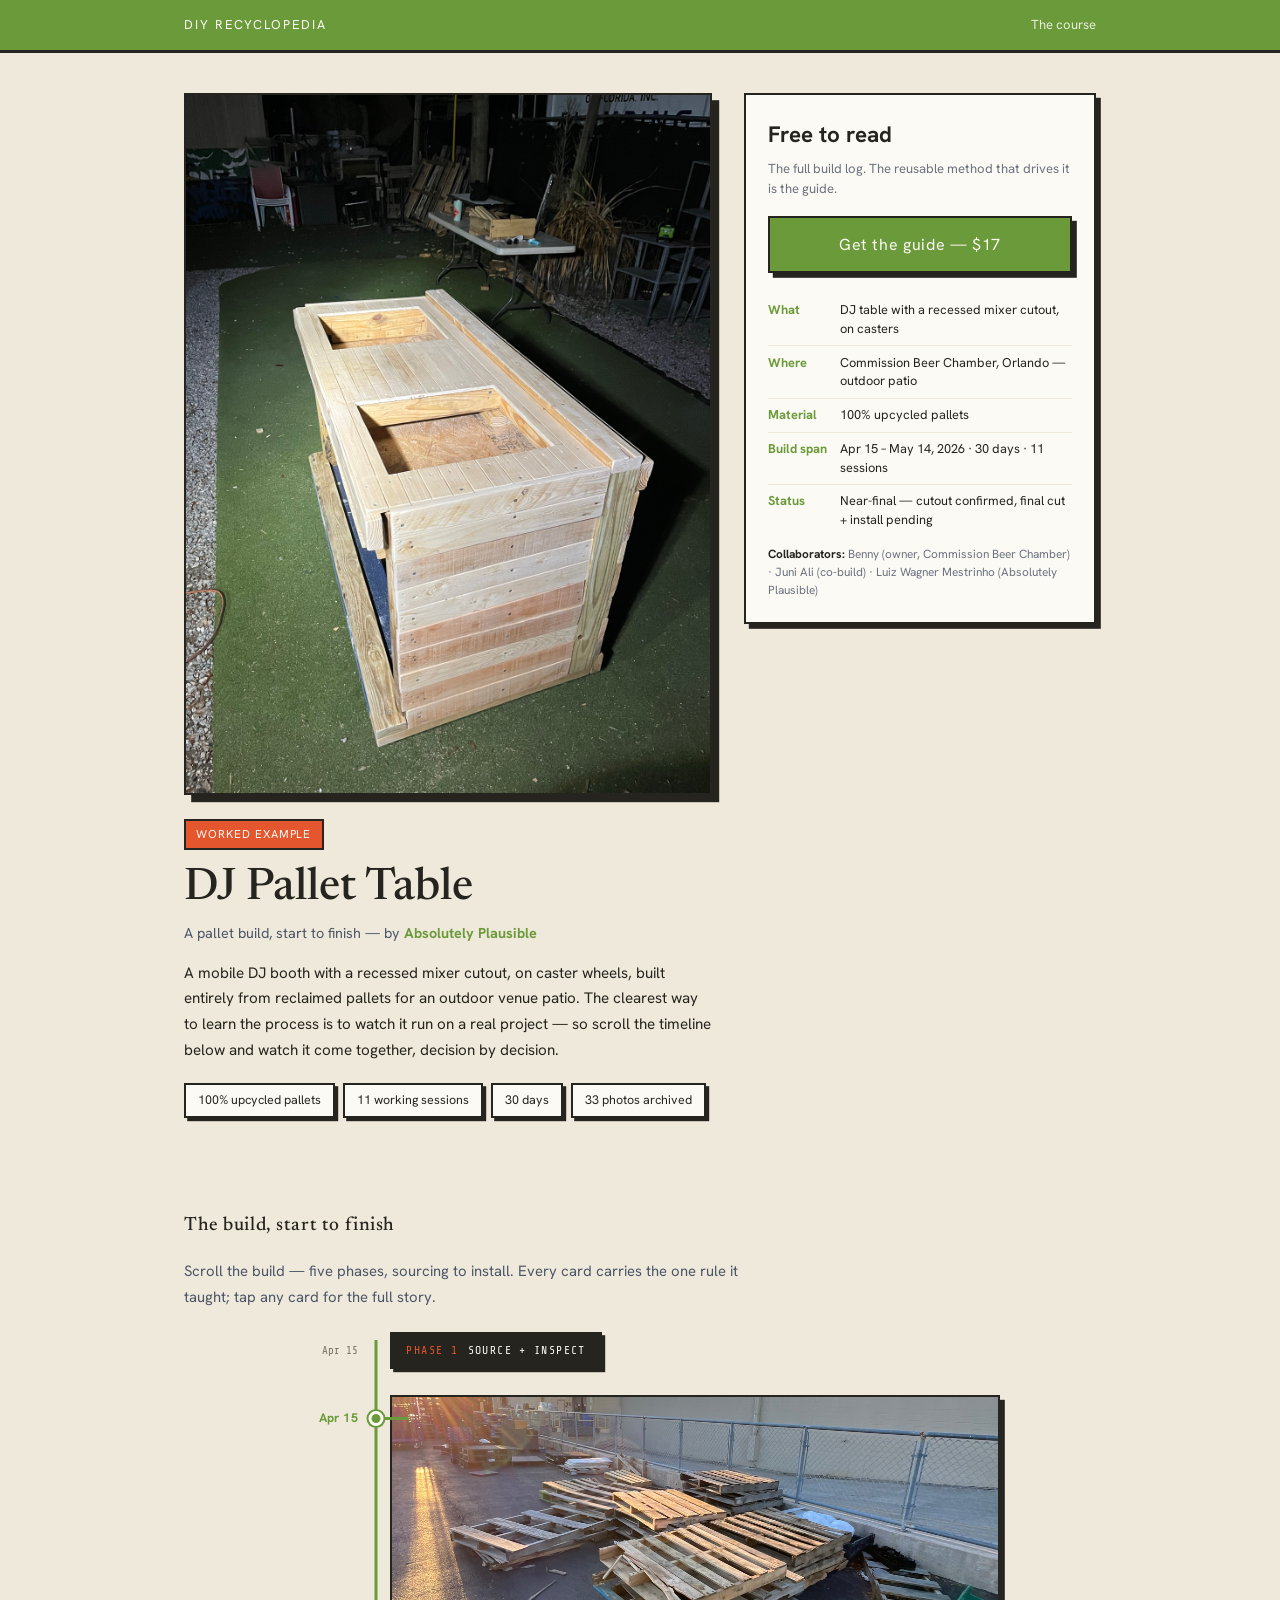
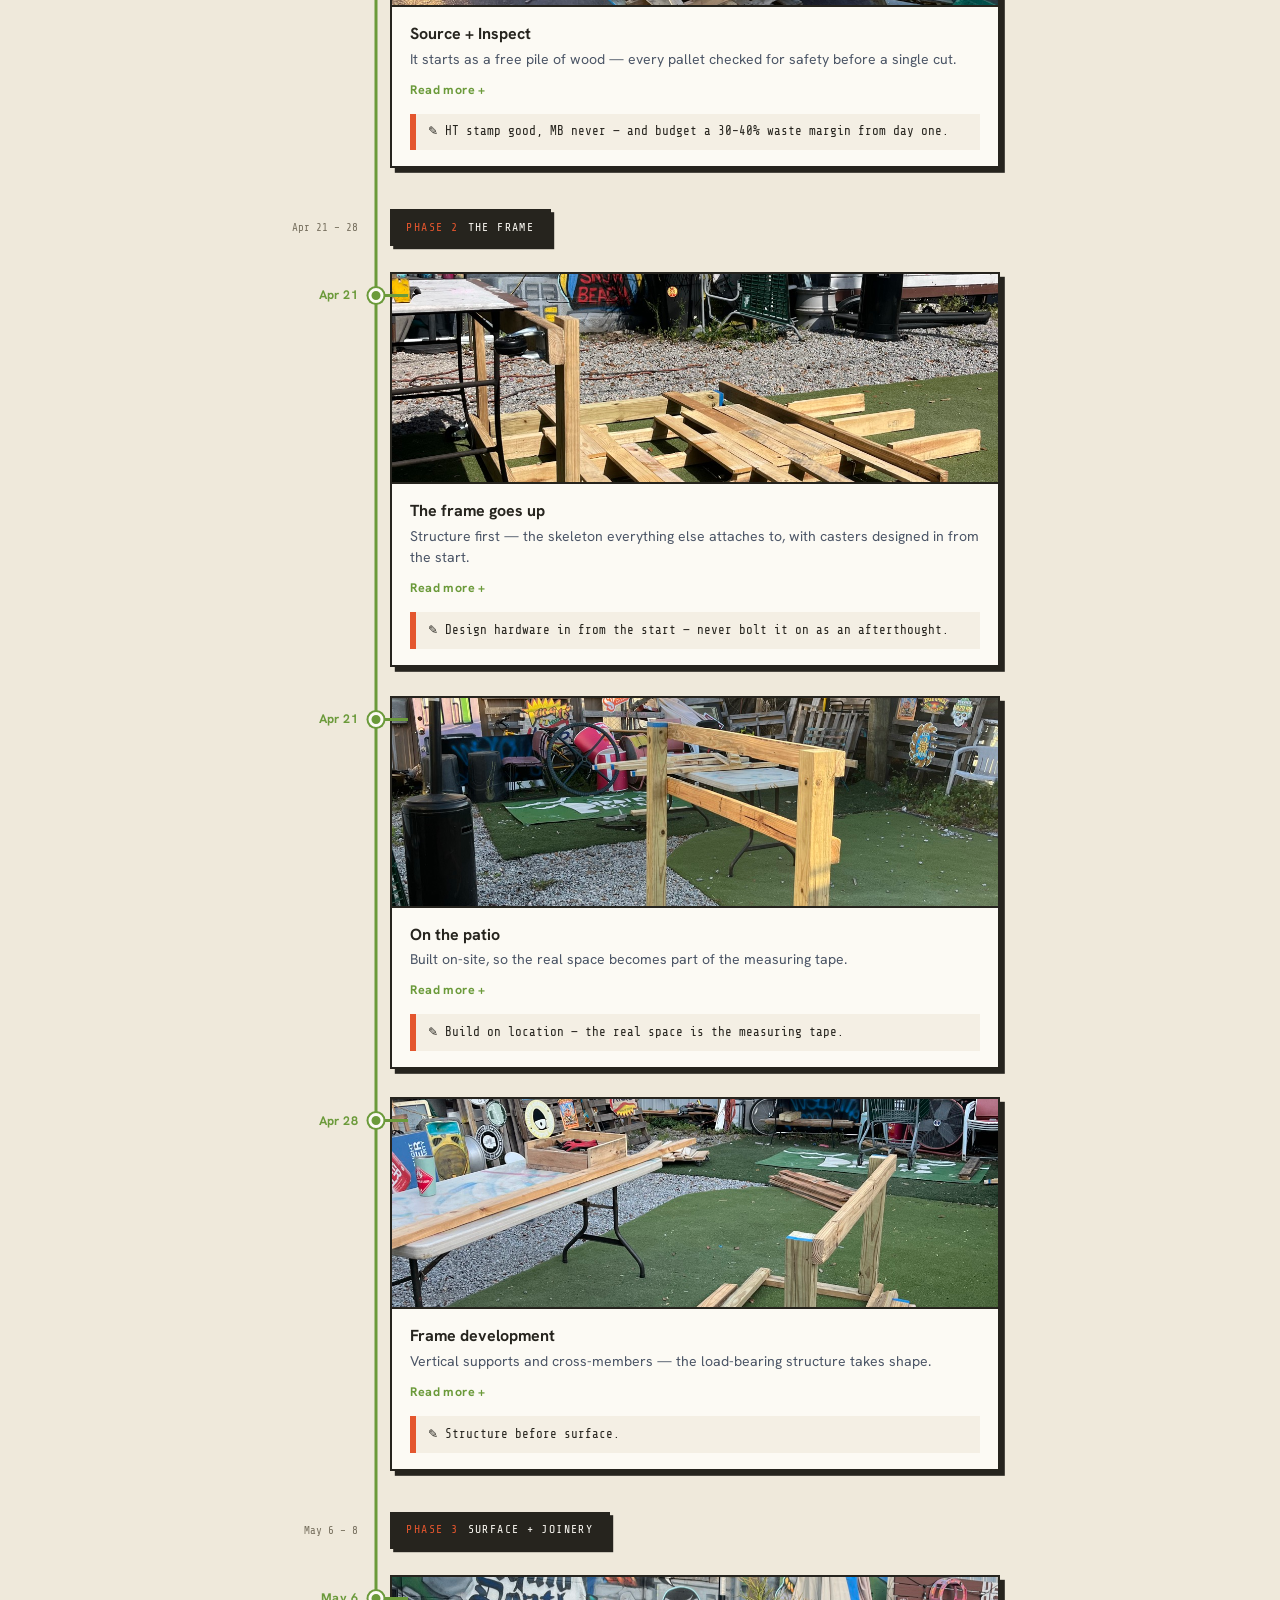
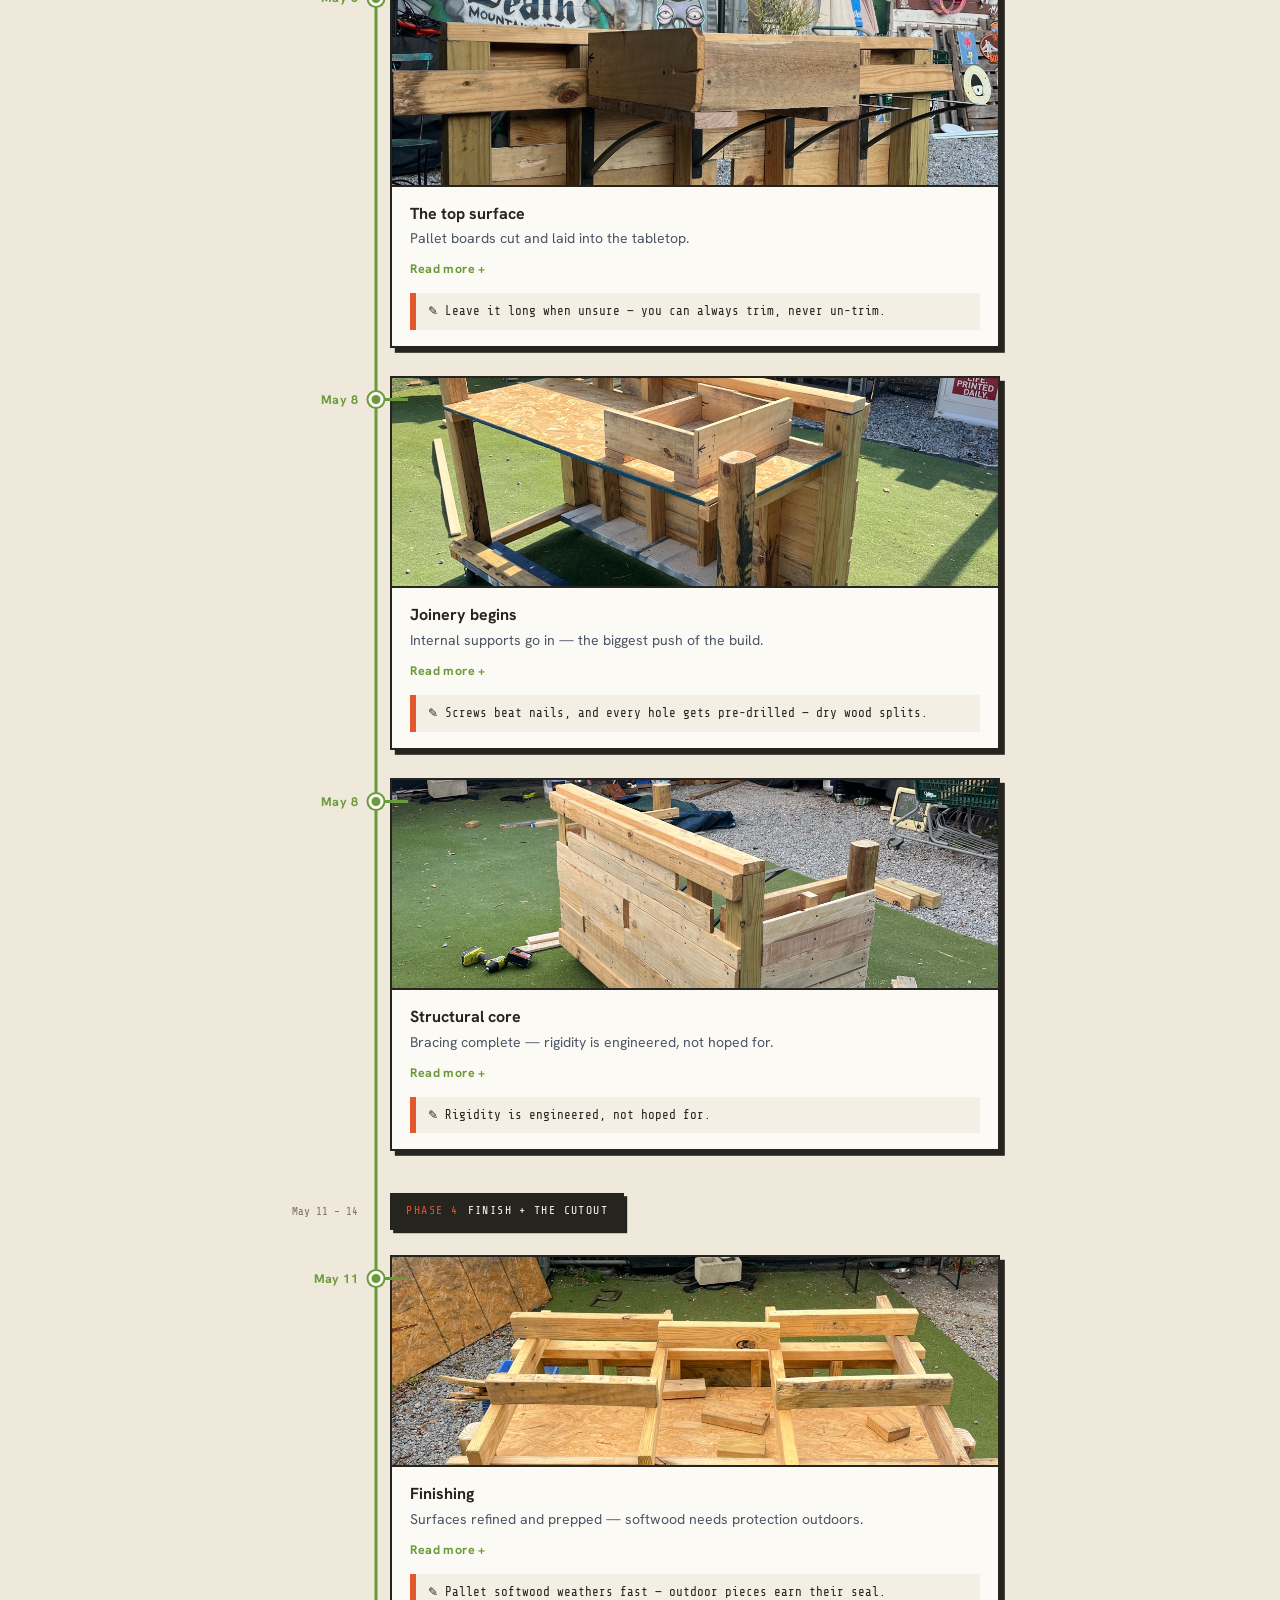
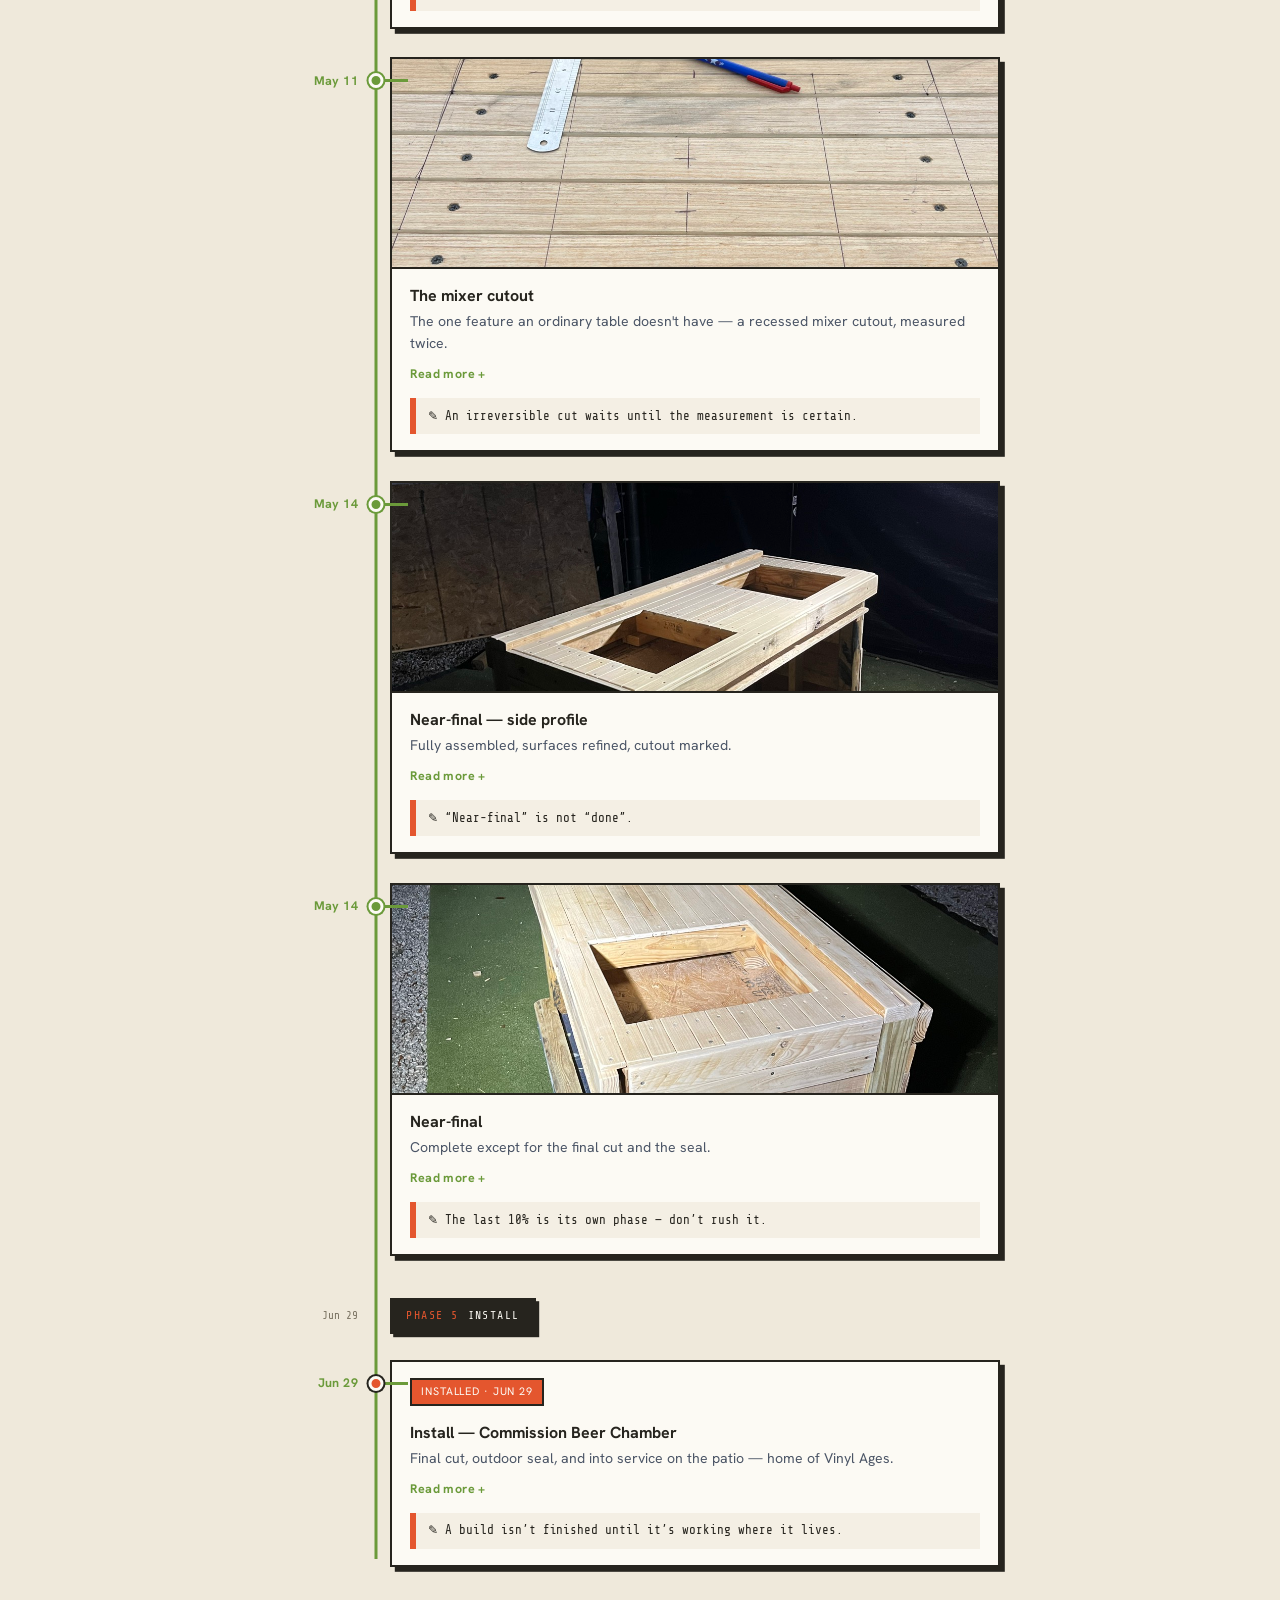
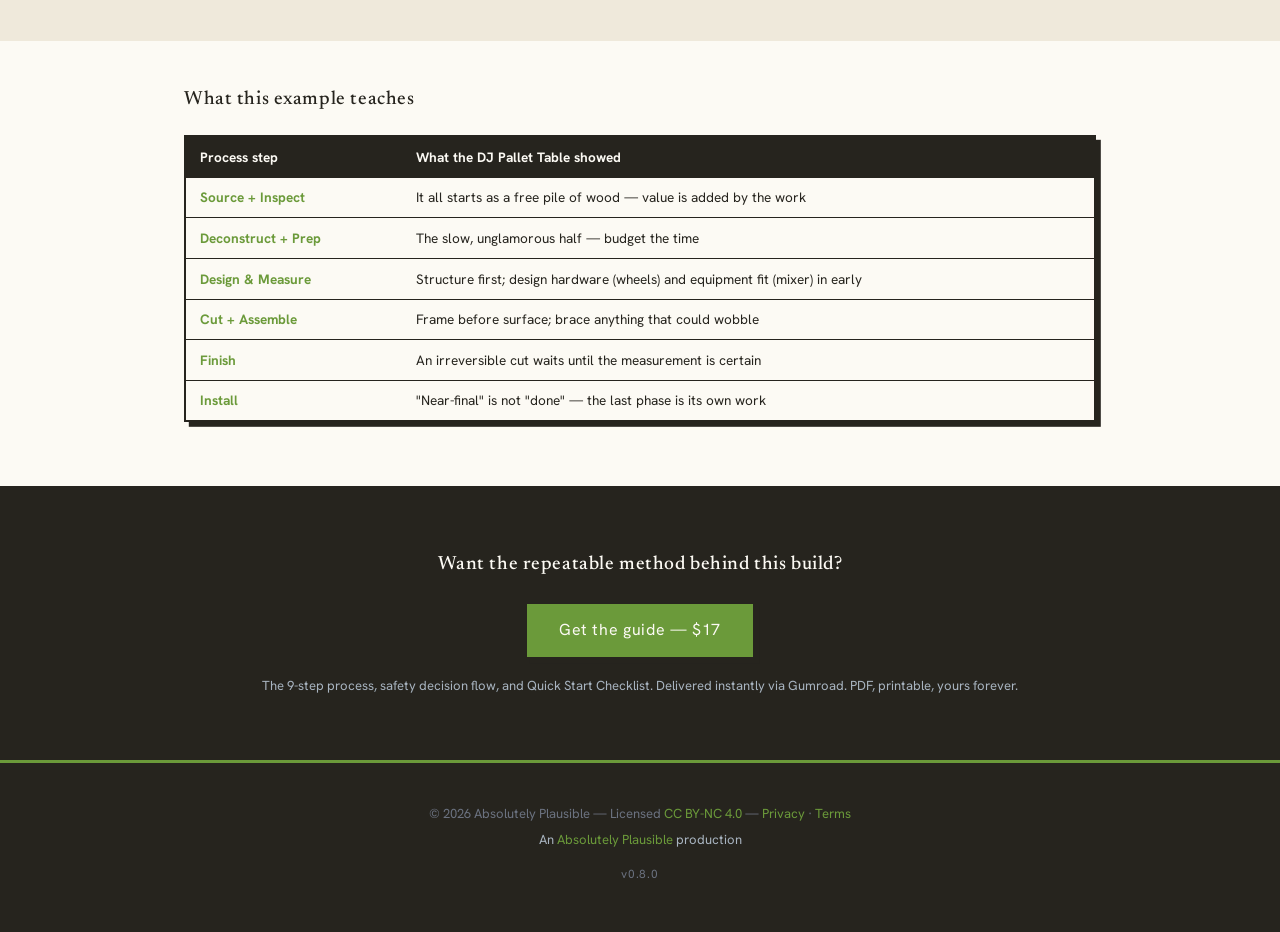
==== commit 4c5e1d1e: "feat: five-phase timeline chapters + per-card lesson strips, install node live — v0.8.0 - Timeline r" ====
--- a/dj-pallet-table.html
+++ b/dj-pallet-table.html
@@ -67,9 +67,14 @@
   <section class="gr-section gr-section--alt">
     <div class="container">
       <h2>The build, start to finish</h2>
-      <p class="gr-sub">Scroll the timeline — Apr 15 through install. Tap any card to expand the full detail.</p>
+      <p class="gr-sub">Scroll the build — five phases, sourcing to install. Every card carries the one rule it taught; tap any card for the full story.</p>
 
       <div class="vtl">
+
+        <div class="vtl-phase">
+          <div class="vtl-phase-dates">Apr 15</div>
+          <div class="vtl-phase-band"><span class="num">Phase 1</span>Source + Inspect</div>
+        </div>
 
         <article class="vtl-item">
           <div class="vtl-date">Apr 15</div>
@@ -80,6 +85,7 @@
               <span class="vtl-h-short">It starts as a free pile of wood — every pallet checked for safety before a single cut.</span>
               <span class="vtl-more">Read more +</span>
             </button>
+            <span class="vtl-lesson">✎ HT stamp good, MB never — and budget a 30–40% waste margin from day one.</span>
             <div class="vtl-detail">
               <p>Pallets were collected and run against the safety flow before anything came home: IPPC stamp (HT good, MB never), no rental colors, no contamination, no chemical smell. The project begins as raw, free material — all of its value is added by the work that follows.</p>
               <p>Reclaimed wood has more unusable sections than new lumber, so the haul was sized with a 30–40% margin for waste from the start.</p>
@@ -88,6 +94,11 @@
           </div>
         </article>
 
+        <div class="vtl-phase">
+          <div class="vtl-phase-dates">Apr 21 – 28</div>
+          <div class="vtl-phase-band"><span class="num">Phase 2</span>The Frame</div>
+        </div>
+
         <article class="vtl-item">
           <div class="vtl-date">Apr 21</div>
           <div class="vtl-card">
@@ -97,6 +108,7 @@
               <span class="vtl-h-short">Structure first — the skeleton everything else attaches to, with casters designed in from the start.</span>
               <span class="vtl-more">Read more +</span>
             </button>
+            <span class="vtl-lesson">✎ Design hardware in from the start — never bolt it on as an afterthought.</span>
             <div class="vtl-detail">
               <p>The build opened with the structural frame: the skeleton that defines every measurement that follows. Caster wheels were planned in from the very beginning so the finished piece would roll — hardware designed in early, not bolted on as an afterthought.</p>
               <!-- SOURCES/LINKS SLOT — add external links, mentions & sources here -->
@@ -113,6 +125,7 @@
               <span class="vtl-h-short">Built on-site, so the real space becomes part of the measuring tape.</span>
               <span class="vtl-more">Read more +</span>
             </button>
+            <span class="vtl-lesson">✎ Build on location — the real space is the measuring tape.</span>
             <div class="vtl-detail">
               <p>The frame was set in place on the Commission Beer Chamber patio, where dimensions could be checked against the actual space and traffic flow rather than a drawing. Building on location turns the venue itself into a reference — what fits, what clears, what's in the way.</p>
               <!-- SOURCES/LINKS SLOT — add external links, mentions & sources here -->
@@ -129,12 +142,18 @@
               <span class="vtl-h-short">Vertical supports and cross-members — the load-bearing structure takes shape.</span>
               <span class="vtl-more">Read more +</span>
             </button>
+            <span class="vtl-lesson">✎ Structure before surface.</span>
             <div class="vtl-detail">
               <p>Frame developed on-site: vertical supports, cross-members, and the load-bearing structure coming together. The order is deliberate — structure before surface. A solid frame first, then the parts people see and touch.</p>
               <!-- SOURCES/LINKS SLOT — add external links, mentions & sources here -->
             </div>
           </div>
         </article>
+
+        <div class="vtl-phase">
+          <div class="vtl-phase-dates">May 6 – 8</div>
+          <div class="vtl-phase-band"><span class="num">Phase 3</span>Surface + Joinery</div>
+        </div>
 
         <article class="vtl-item">
           <div class="vtl-date">May 6</div>
@@ -145,6 +164,7 @@
               <span class="vtl-h-short">Pallet boards cut and laid into the tabletop.</span>
               <span class="vtl-more">Read more +</span>
             </button>
+            <span class="vtl-lesson">✎ Leave it long when unsure — you can always trim, never un-trim.</span>
             <div class="vtl-detail">
               <p>With the frame solid, the tabletop went on — pallet boards cut and laid to form the surface. The working rule on every cut: leave it a little long when unsure. You can always trim, never un-trim.</p>
               <!-- SOURCES/LINKS SLOT — add external links, mentions & sources here -->
@@ -161,6 +181,7 @@
               <span class="vtl-h-short">Internal supports go in — the biggest push of the build.</span>
               <span class="vtl-more">Read more +</span>
             </button>
+            <span class="vtl-lesson">✎ Screws beat nails, and every hole gets pre-drilled — dry wood splits.</span>
             <div class="vtl-detail">
               <p>The largest single push of the project: internal supports and cross-bracing, the carpentry that makes a table rigid instead of wobbly. Screws beat nails for furniture — they hold better and come apart if you make a mistake — and every hole was pre-drilled, because dry reclaimed wood splits easily.</p>
               <!-- SOURCES/LINKS SLOT — add external links, mentions & sources here -->
@@ -177,12 +198,18 @@
               <span class="vtl-h-short">Bracing complete — rigidity is engineered, not hoped for.</span>
               <span class="vtl-more">Read more +</span>
             </button>
+            <span class="vtl-lesson">✎ Rigidity is engineered, not hoped for.</span>
             <div class="vtl-detail">
               <p>The structural core reaches its final shape. Anywhere the piece could rack or wobble, a brace went in, and everything was checked square as it came together. Rigidity in a build like this is engineered in — never left to chance.</p>
               <!-- SOURCES/LINKS SLOT — add external links, mentions & sources here -->
             </div>
           </div>
         </article>
+
+        <div class="vtl-phase">
+          <div class="vtl-phase-dates">May 11 – 14</div>
+          <div class="vtl-phase-band"><span class="num">Phase 4</span>Finish + The Cutout</div>
+        </div>
 
         <article class="vtl-item">
           <div class="vtl-date">May 11</div>
@@ -193,6 +220,7 @@
               <span class="vtl-h-short">Surfaces refined and prepped — softwood needs protection outdoors.</span>
               <span class="vtl-more">Read more +</span>
             </button>
+            <span class="vtl-lesson">✎ Pallet softwood weathers fast — outdoor pieces earn their seal.</span>
             <div class="vtl-detail">
               <p>A final sanding pass and surface refinement. Because this piece lives outdoors, the plan is an exterior sealant or spar urethane — pallet softwood weathers fast unprotected. Hardware like the casters gets its final attach at this stage.</p>
               <!-- SOURCES/LINKS SLOT — add external links, mentions & sources here -->
@@ -209,6 +237,7 @@
               <span class="vtl-h-short">The one feature an ordinary table doesn't have — a recessed mixer cutout, measured twice.</span>
               <span class="vtl-more">Read more +</span>
             </button>
+            <span class="vtl-lesson">✎ An irreversible cut waits until the measurement is certain.</span>
             <div class="vtl-detail">
               <p>The DJ table's defining feature is a recessed cutout sized to hold a mixer. It was laid out directly on the finished top — measured and marked in pencil against the equipment's real dimensions, not a spec sheet.</p>
               <p>Lay the cut out on the actual surface before committing. A cut like this is irreversible — which is exactly why the process says <em>measure twice</em>.</p>
@@ -226,6 +255,7 @@
               <span class="vtl-h-short">Fully assembled, surfaces refined, cutout marked.</span>
               <span class="vtl-more">Read more +</span>
             </button>
+            <span class="vtl-lesson">✎ “Near-final” is not “done”.</span>
             <div class="vtl-detail">
               <p>The table fully assembled, seen in profile: surfaces refined, the mixer cutout marked. A build reaches "near-final" before it reaches "done" — and the gap between them is real work, not a formality.</p>
               <!-- SOURCES/LINKS SLOT — add external links, mentions & sources here -->
@@ -242,6 +272,7 @@
               <span class="vtl-h-short">Complete except for the final cut and the seal.</span>
               <span class="vtl-more">Read more +</span>
             </button>
+            <span class="vtl-lesson">✎ The last 10% is its own phase — don’t rush it.</span>
             <div class="vtl-detail">
               <p>What's left from here is the final mixer-recess cut, the outdoor seal, and the install. The last 10% — a precise cut, a finish coat, the install — is its own phase. Don't rush it.</p>
               <!-- SOURCES/LINKS SLOT — add external links, mentions & sources here -->
@@ -249,21 +280,27 @@
           </div>
         </article>
 
-        <article class="vtl-item vtl-item--pending">
+        <div class="vtl-phase">
+          <div class="vtl-phase-dates">Jun 29</div>
+          <div class="vtl-phase-band"><span class="num">Phase 5</span>Install</div>
+        </div>
+
+        <article class="vtl-item vtl-item--install">
           <div class="vtl-date">Jun 29</div>
           <div class="vtl-card">
-            <span class="vtl-tag">Coming soon</span>
+            <span class="vtl-tag">Installed · Jun 29</span>
             <button class="vtl-head" type="button" aria-expanded="false">
               <span class="vtl-h-title">Install — Commission Beer Chamber</span>
-              <span class="vtl-h-short">Final cut, outdoor seal, and the first night at Vinyl Ages.</span>
-              <span class="vtl-more">Read more +</span>
-            </button>
-            <div class="vtl-detail">
-              <p>The final step: cut the mixer recess to the confirmed dimensions, seal the wood for outdoor use, and install the table on the patio at Commission Beer Chamber in Orlando's Hourglass District.</p>
-              <p>The table's first night in service is at <strong>Vinyl Ages</strong> — a weekly Monday open-deck night where anyone with a record and the nerve to sign up gets a 15-minute set. No credentials required. Show up, spin, leave it on the floor. That's exactly the kind of project this table was built for.</p>
-              <p>Install photos and the build video land here after the table goes in.</p>
-              <!-- INSTALL MEDIA SLOT — add install photos + build video here after June 29 -->
-            </div>
+              <span class="vtl-h-short">Final cut, outdoor seal, and into service on the patio — home of Vinyl Ages.</span>
+              <span class="vtl-more">Read more +</span>
+            </button>
+            <span class="vtl-lesson">✎ A build isn’t finished until it’s working where it lives.</span>
+            <div class="vtl-detail">
+              <p>The final phase: the mixer recess cut to the confirmed dimensions, the wood sealed for outdoor use, and the table installed on the patio at Commission Beer Chamber in Orlando's Hourglass District.</p>
+              <p>Its job is <strong>Vinyl Ages</strong> — a weekly Monday open-deck night where anyone with a record and the nerve to sign up gets a 15-minute set. No credentials required. Show up, spin, leave it on the floor. That's exactly the kind of project this table was built for.</p>
+              <p>Install-night photos and the full build video land here next.</p>
+            </div>
+            <!-- INSTALL MEDIA SLOT — add a <div class="vtl-media"> photo grid here (run ap-ops/scripts/sync_assets.py after dropping photos in docs/assets/) + embed the build video (host on YouTube/Stream — never commit video files to this public repo) -->
           </div>
         </article>
 
@@ -303,7 +340,7 @@
     <div class="site-footer__inner">
       <p class="footer-license">© 2026 Absolutely Plausible — Licensed <a href="https://creativecommons.org/licenses/by-nc/4.0/" target="_blank" rel="noopener">CC BY-NC 4.0</a> — <a href="privacy.html">Privacy</a> · <a href="terms.html">Terms</a></p>
       <p>An <a href="https://absolutelyplausible.com" target="_blank" rel="noopener">Absolutely Plausible</a> production</p>
-      <p class="footer-version">v0.7.1</p>
+      <p class="footer-version">v0.8.0</p>
     </div>
   </footer>
 
--- a/style.css
+++ b/style.css
@@ -524,10 +524,66 @@
 .vtl-detail a { font-weight: 700; }
 .vtl-card.is-open .vtl-detail { display: block; }
 
-/* pending (install) node */
-.vtl-item--pending::before { background: var(--dark); border-style: dashed; box-shadow: 0 0 0 2px var(--dark); }
-.vtl-item--pending .vtl-card { border-style: dashed; box-shadow: none; }
-.vtl-item--pending .vtl-card:hover { transform: none; box-shadow: none; }
+/* phase chapter markers on the spine */
+.vtl-phase {
+  position: relative;
+  display: grid;
+  grid-template-columns: 78px 1fr;
+  gap: 2rem;
+  align-items: center;
+  margin: 2.6rem 0 1.6rem;
+  z-index: 2;
+}
+.vtl-phase:first-child { margin-top: 1.4rem; }
+.vtl-phase-dates {
+  text-align: right;
+  font-family: var(--font-label);
+  font-size: 0.68rem;
+  color: var(--muted);
+}
+.vtl-phase-band {
+  justify-self: start;
+  display: inline-block;
+  background: var(--dark);
+  color: var(--white);
+  border: var(--gr-border);
+  box-shadow: var(--gr-shadow-sm);
+  padding: 0.45rem 0.9rem;
+  font-family: var(--font-label);
+  font-size: 0.72rem;
+  letter-spacing: 0.12em;
+  text-transform: uppercase;
+}
+.vtl-phase-band .num { color: var(--accent); margin-right: 0.6rem; }
+
+/* the one visible rule each card teaches */
+.vtl-lesson {
+  display: block;
+  margin: 0 1.1rem 1rem;
+  padding: 0.55rem 0.75rem;
+  background: var(--surface-alt);
+  border-left: 6px solid var(--accent);
+  font-family: var(--font-label);
+  font-size: 0.78rem;
+  line-height: 1.5;
+  color: var(--dark);
+}
+
+/* install finale node + media grid (photos land here post-install) */
+.vtl-item--install::before { background: var(--accent); box-shadow: 0 0 0 2px var(--dark); }
+.vtl-media {
+  display: grid;
+  grid-template-columns: repeat(3, 1fr);
+  gap: 0.5rem;
+  padding: 0 1.1rem 1.1rem;
+}
+.vtl-media img {
+  width: 100%;
+  height: 110px;
+  object-fit: cover;
+  display: block;
+  border: var(--gr-border);
+}
 .vtl-tag {
   display: inline-block;
   background: var(--accent);
@@ -547,6 +603,10 @@
   .vtl-item::after { left: 52px; width: 1.1rem; }
   .vtl-date { font-size: 0.68rem; padding-top: 0.9rem; }
   .vtl-photo { height: 170px; }
+  .vtl-phase { grid-template-columns: 42px 1fr; gap: 1.1rem; }
+  .vtl-phase-band { font-size: 0.66rem; padding: 0.4rem 0.7rem; }
+  .vtl-media { grid-template-columns: repeat(2, 1fr); }
+  .vtl-media img { height: 130px; }
 }
 
 /* Card */
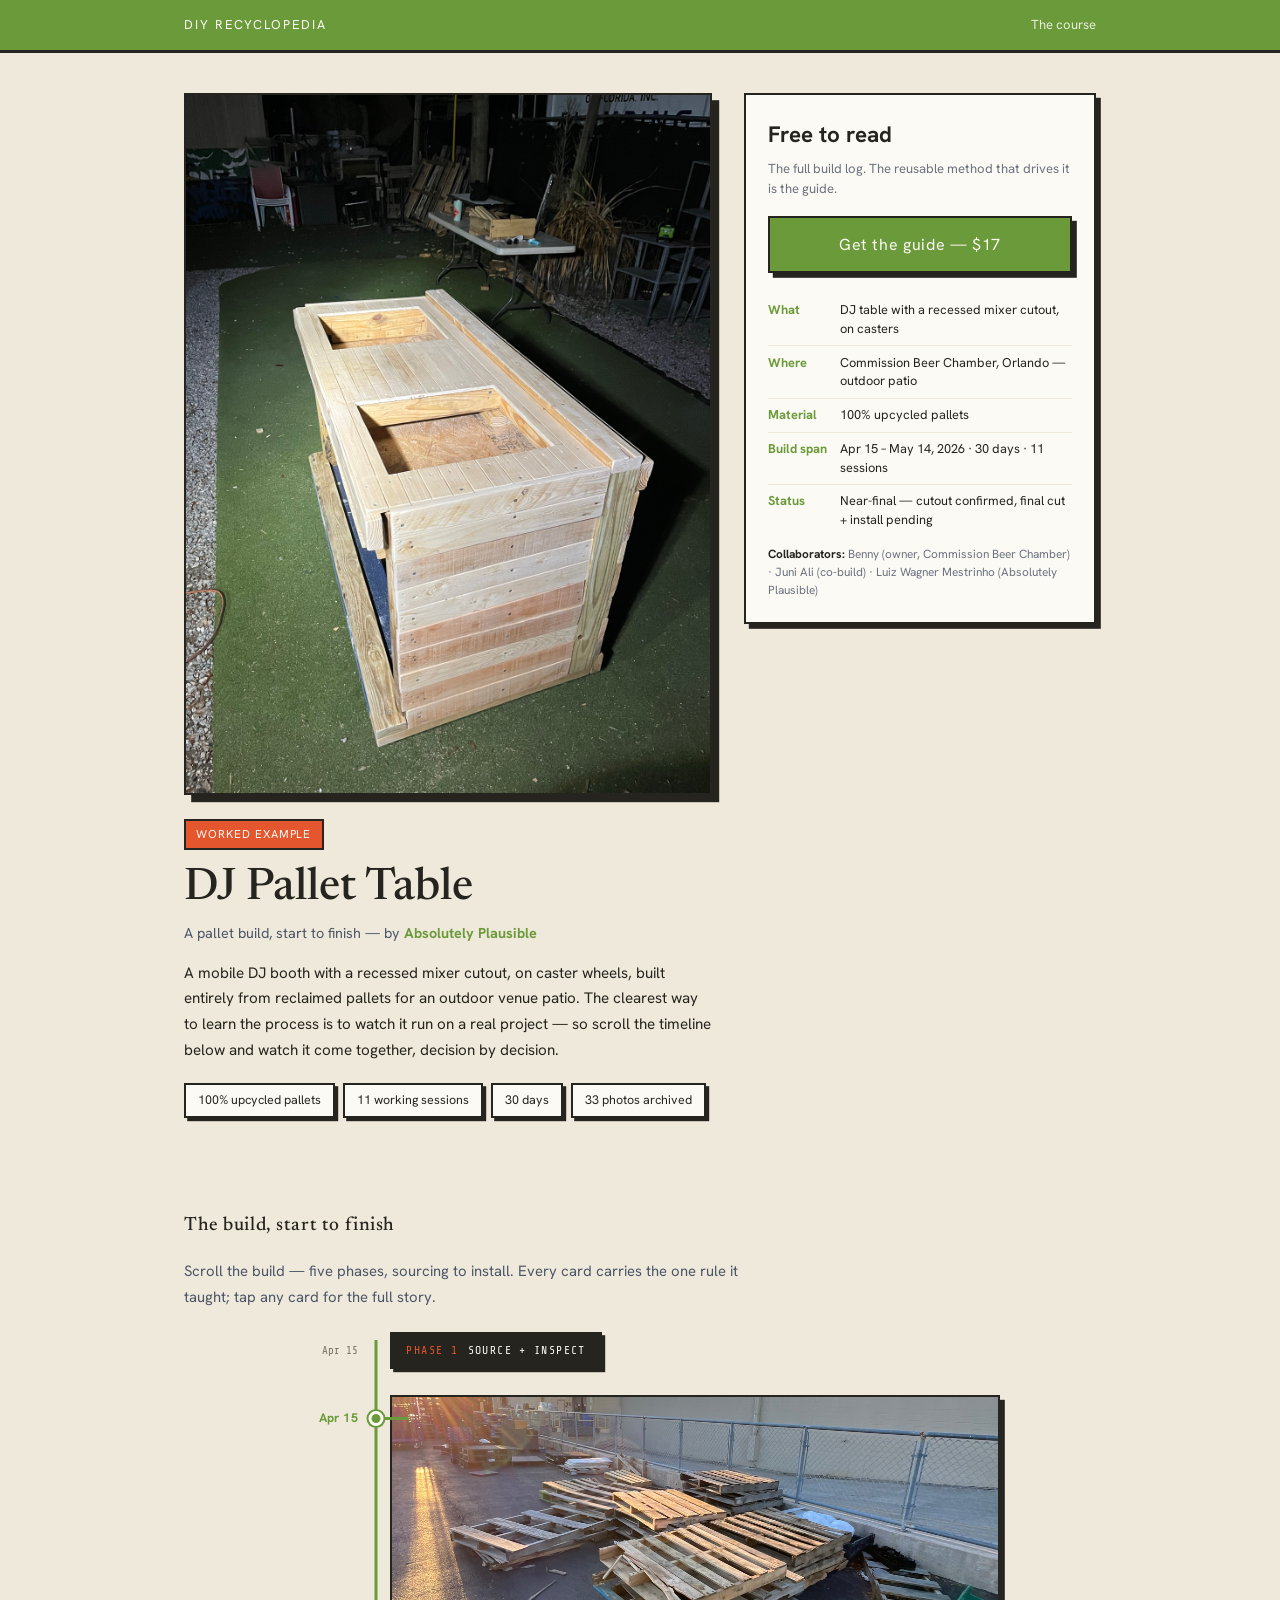
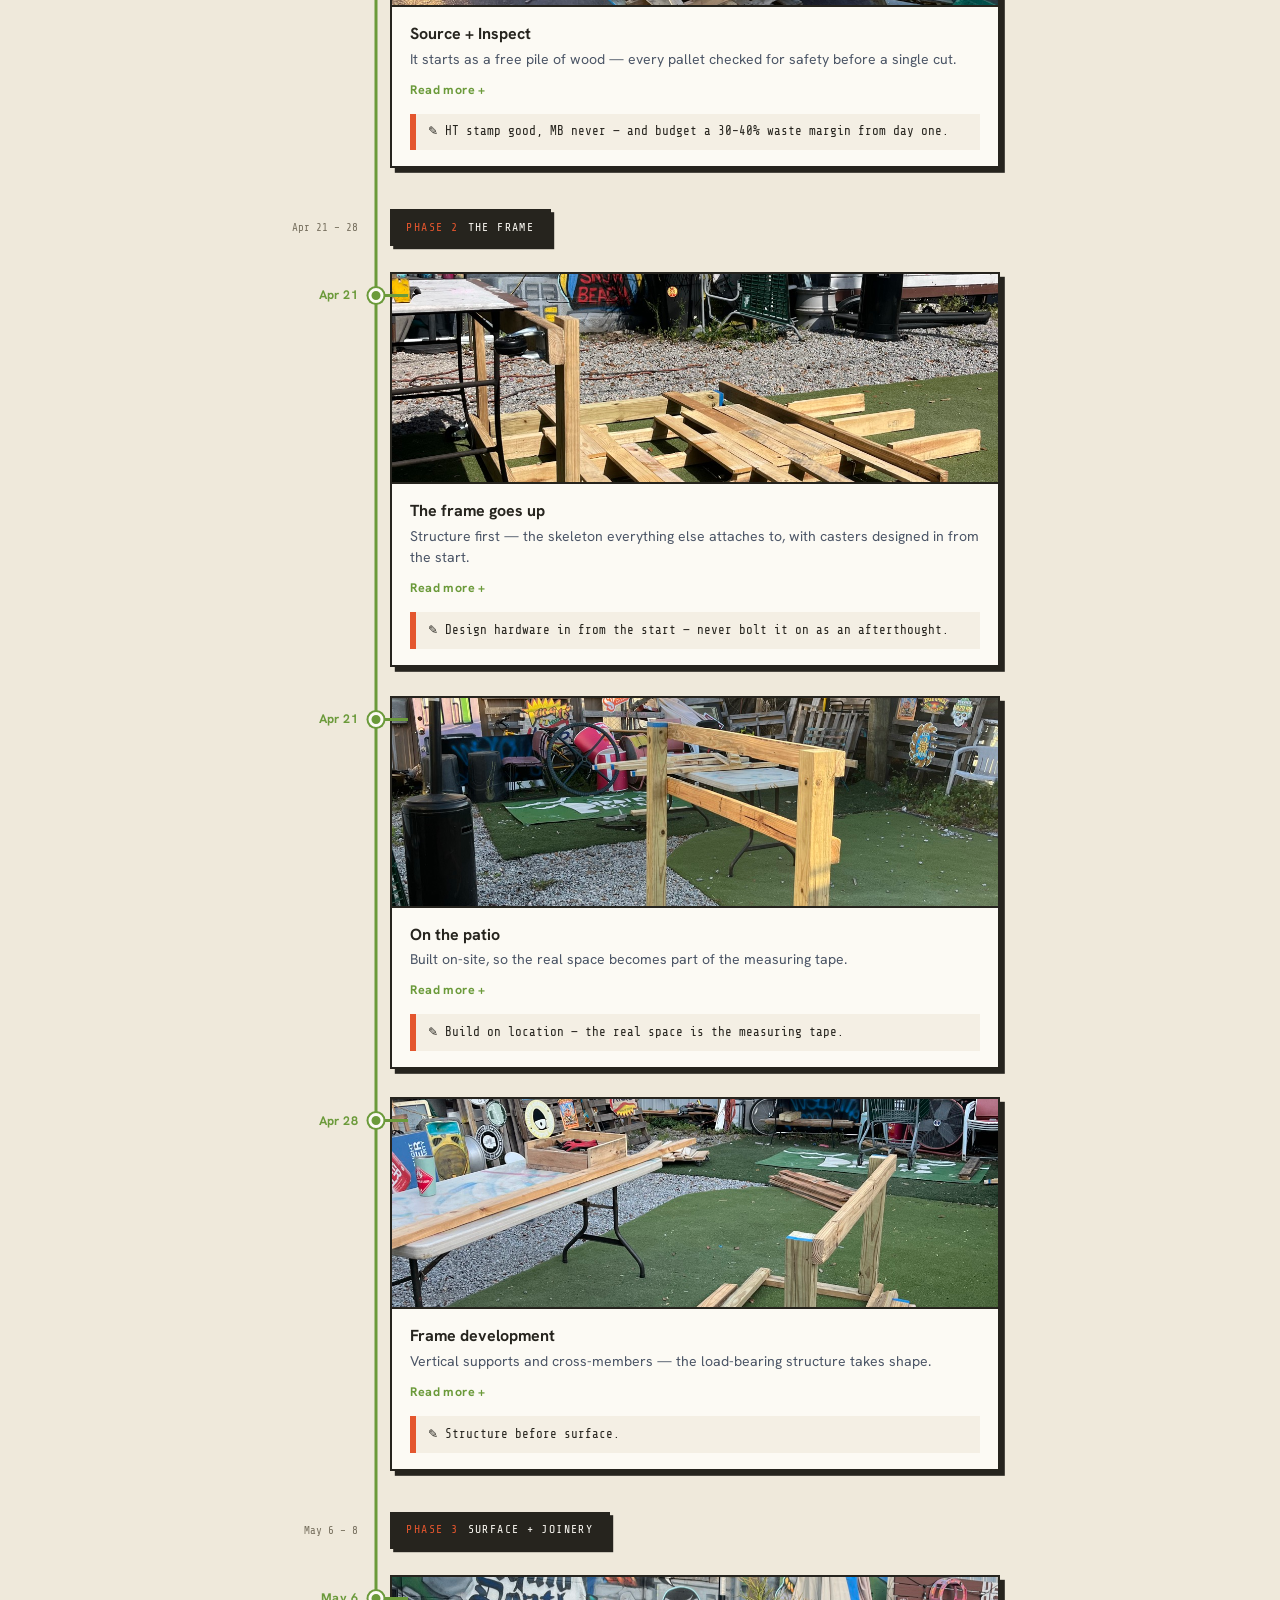
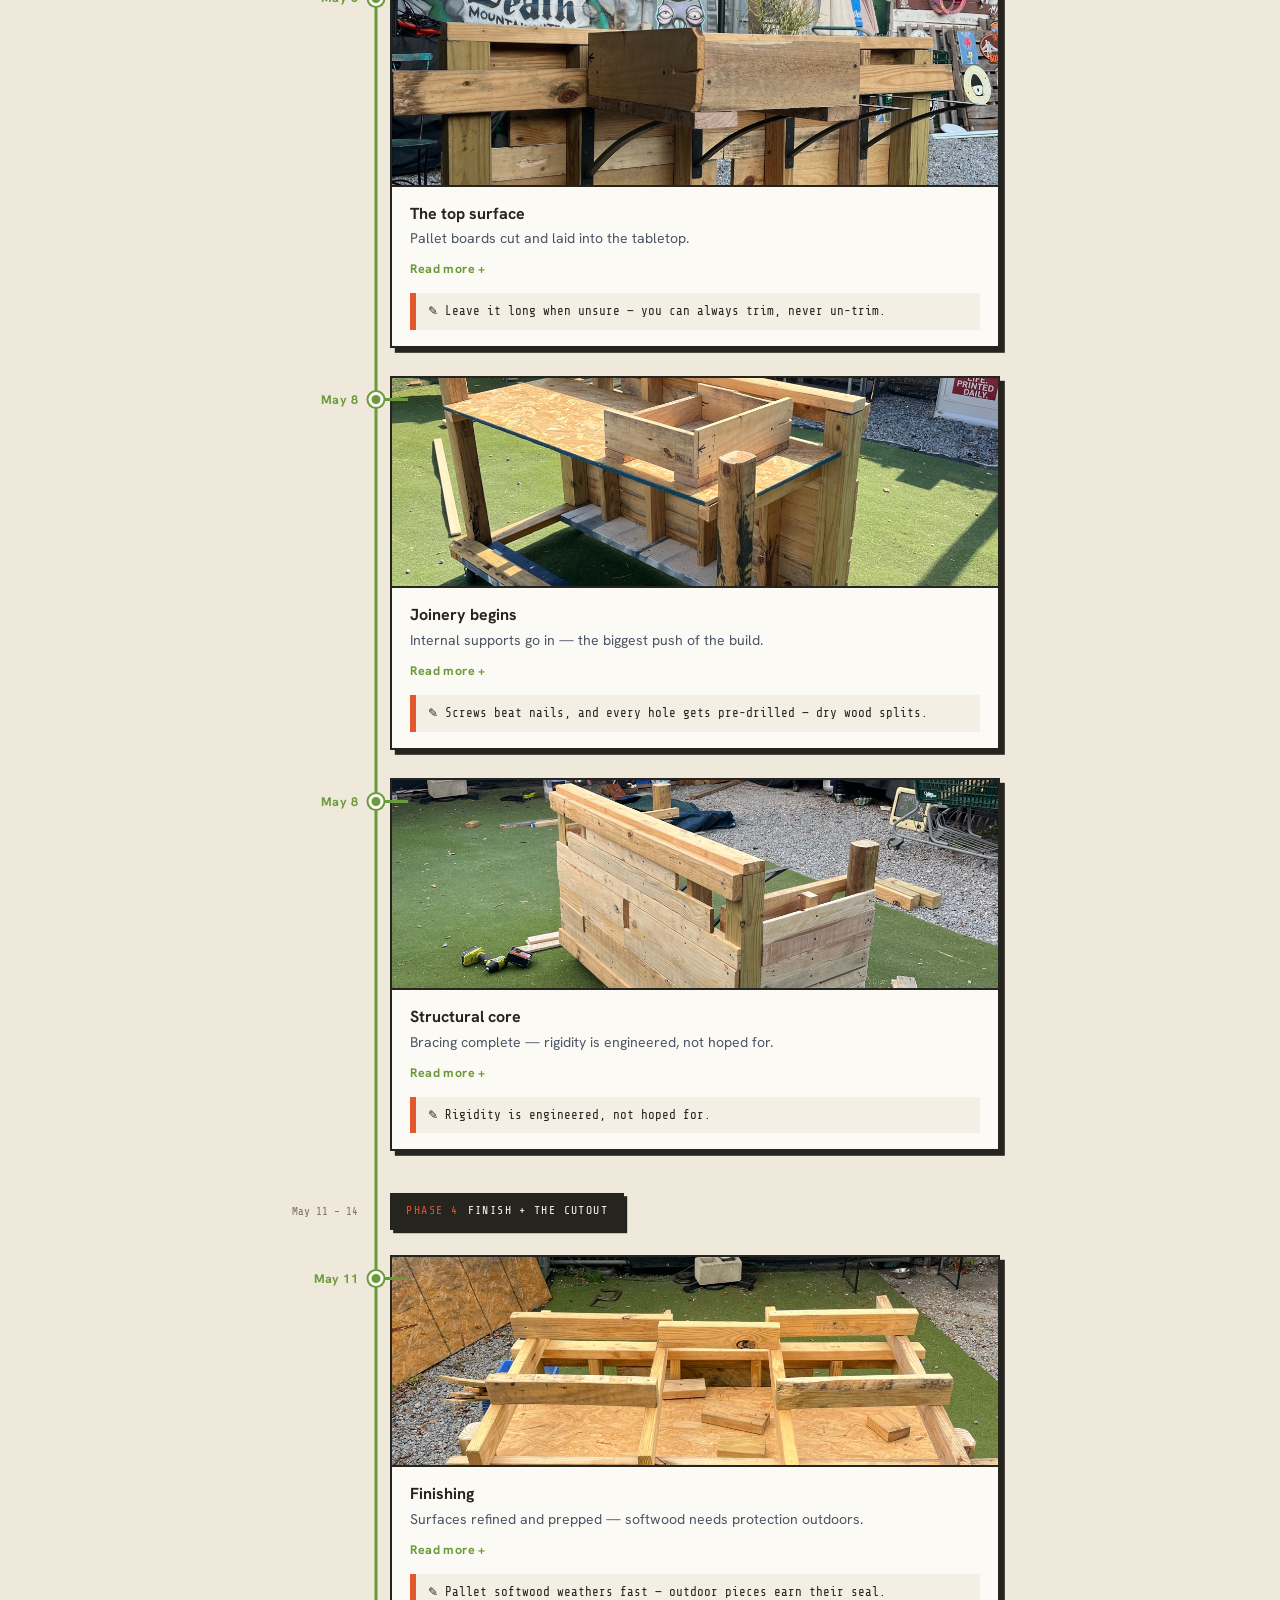
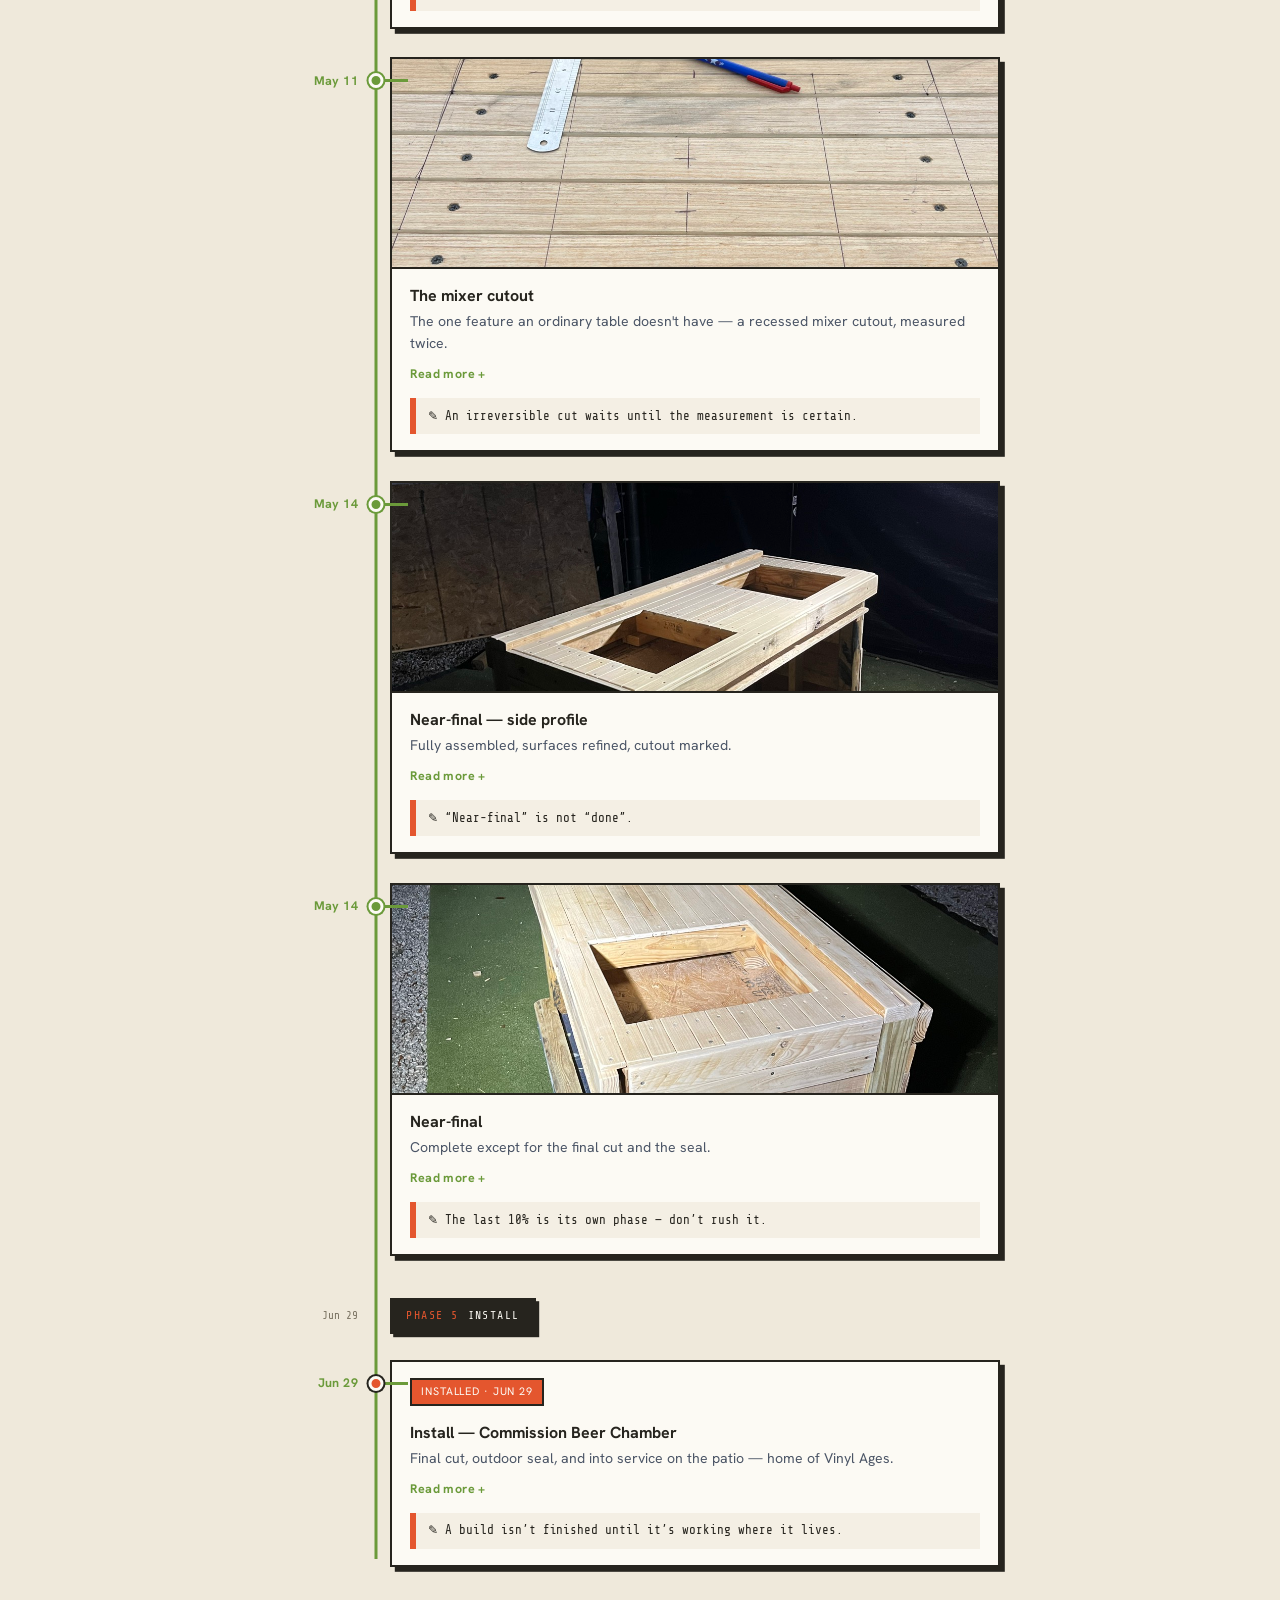
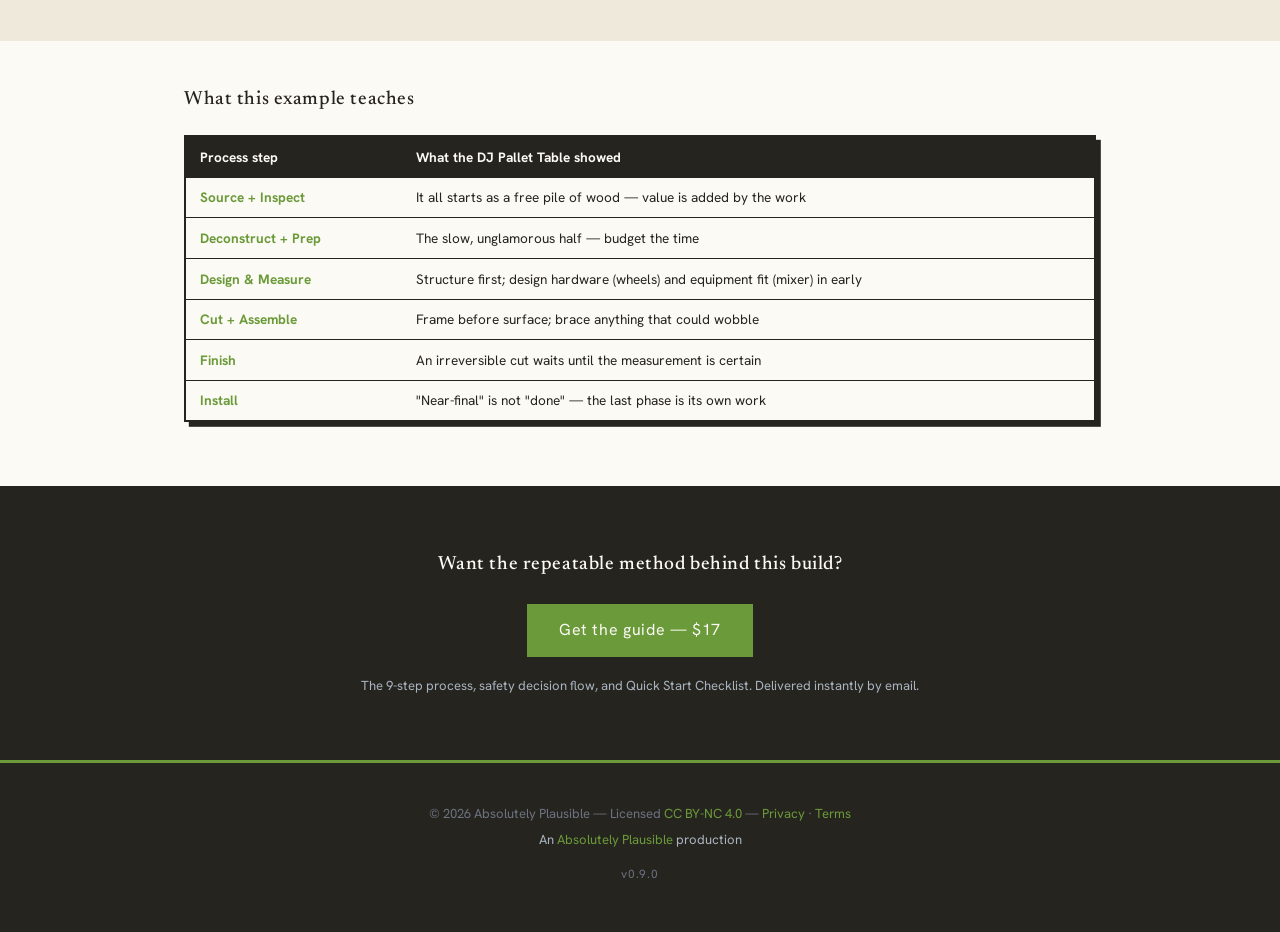
==== commit 6058c1e0: "feat: Stripe cutover prep — buy buttons + thanks page — v0.9.0 Rebuild of agent/stripe-buttons-v2 on" ====
--- a/dj-pallet-table.html
+++ b/dj-pallet-table.html
@@ -48,7 +48,8 @@
         <aside class="gr-buybox">
           <div class="gr-buybox-price">Free to read</div>
           <p class="gr-buybox-note">The full build log. The reusable method that drives it is the guide.</p>
-          <a class="gr-btn" href="https://absolutelyplausible.gumroad.com/l/ajfnh" target="_blank" rel="noopener">Get the guide — $17</a>
+          <!-- STRIPE CUTOVER: replace REPLACE_ME with the LIVE Payment Link before merging to main. -->
+          <a class="gr-btn" href="https://buy.stripe.com/REPLACE_ME" rel="noopener">Get the guide — $17</a>
           <table class="gr-glance">
             <tr><th>What</th><td>DJ table with a recessed mixer cutout, on casters</td></tr>
             <tr><th>Where</th><td>Commission Beer Chamber, Orlando — outdoor patio</td></tr>
@@ -330,8 +331,9 @@
   <section class="buy-bottom">
     <div class="container">
       <h2 class="gr-cta-h">Want the repeatable method behind this build?</h2>
-      <a class="gr-btn" href="https://absolutelyplausible.gumroad.com/l/ajfnh" target="_blank" rel="noopener">Get the guide — $17</a>
-      <p class="delivery-note">The 9-step process, safety decision flow, and Quick Start Checklist. Delivered instantly via Gumroad. PDF, printable, yours forever.</p>
+      <!-- STRIPE CUTOVER: replace REPLACE_ME with the LIVE Payment Link before merging to main. -->
+      <a class="gr-btn" href="https://buy.stripe.com/REPLACE_ME" rel="noopener">Get the guide — $17</a>
+      <p class="delivery-note">The 9-step process, safety decision flow, and Quick Start Checklist. Delivered instantly by email.</p>
     </div>
   </section>
 
@@ -340,7 +342,7 @@
     <div class="site-footer__inner">
       <p class="footer-license">© 2026 Absolutely Plausible — Licensed <a href="https://creativecommons.org/licenses/by-nc/4.0/" target="_blank" rel="noopener">CC BY-NC 4.0</a> — <a href="privacy.html">Privacy</a> · <a href="terms.html">Terms</a></p>
       <p>An <a href="https://absolutelyplausible.com" target="_blank" rel="noopener">Absolutely Plausible</a> production</p>
-      <p class="footer-version">v0.8.0</p>
+      <p class="footer-version">v0.9.0</p>
     </div>
   </footer>
 
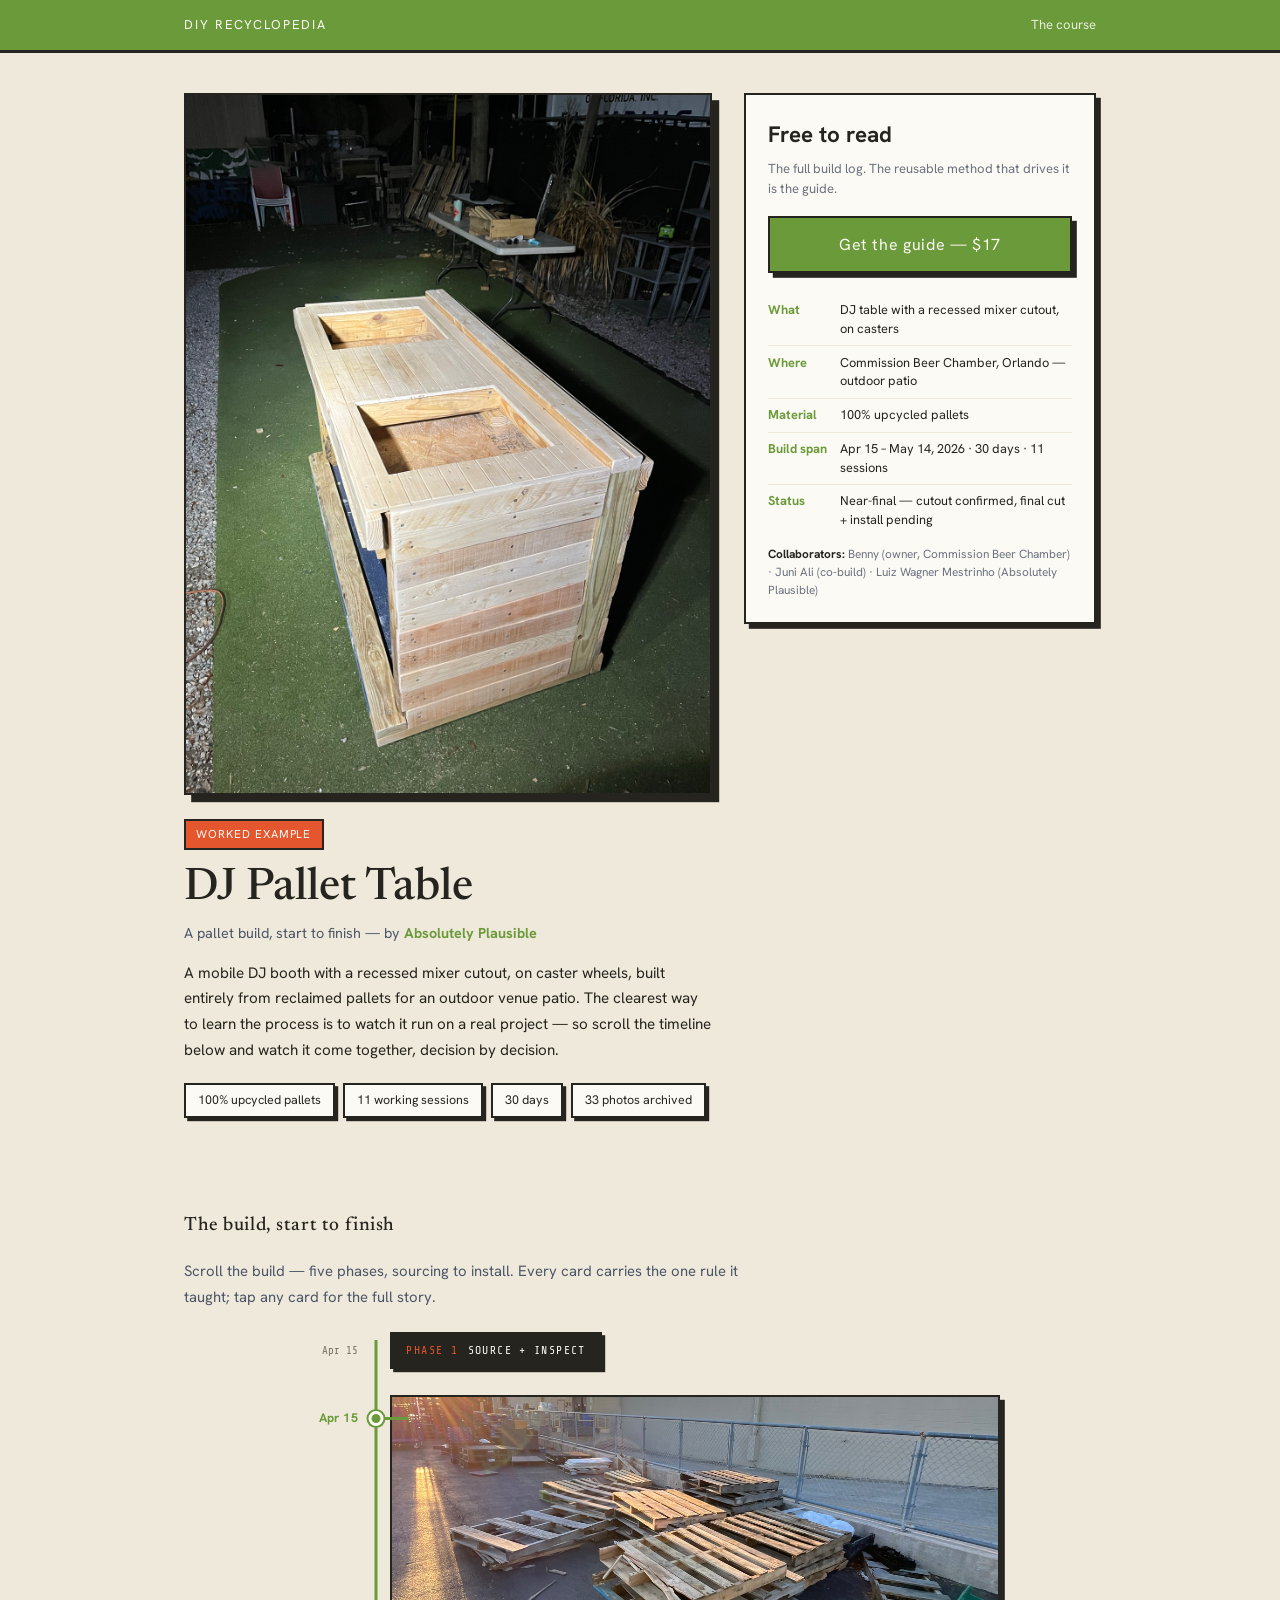
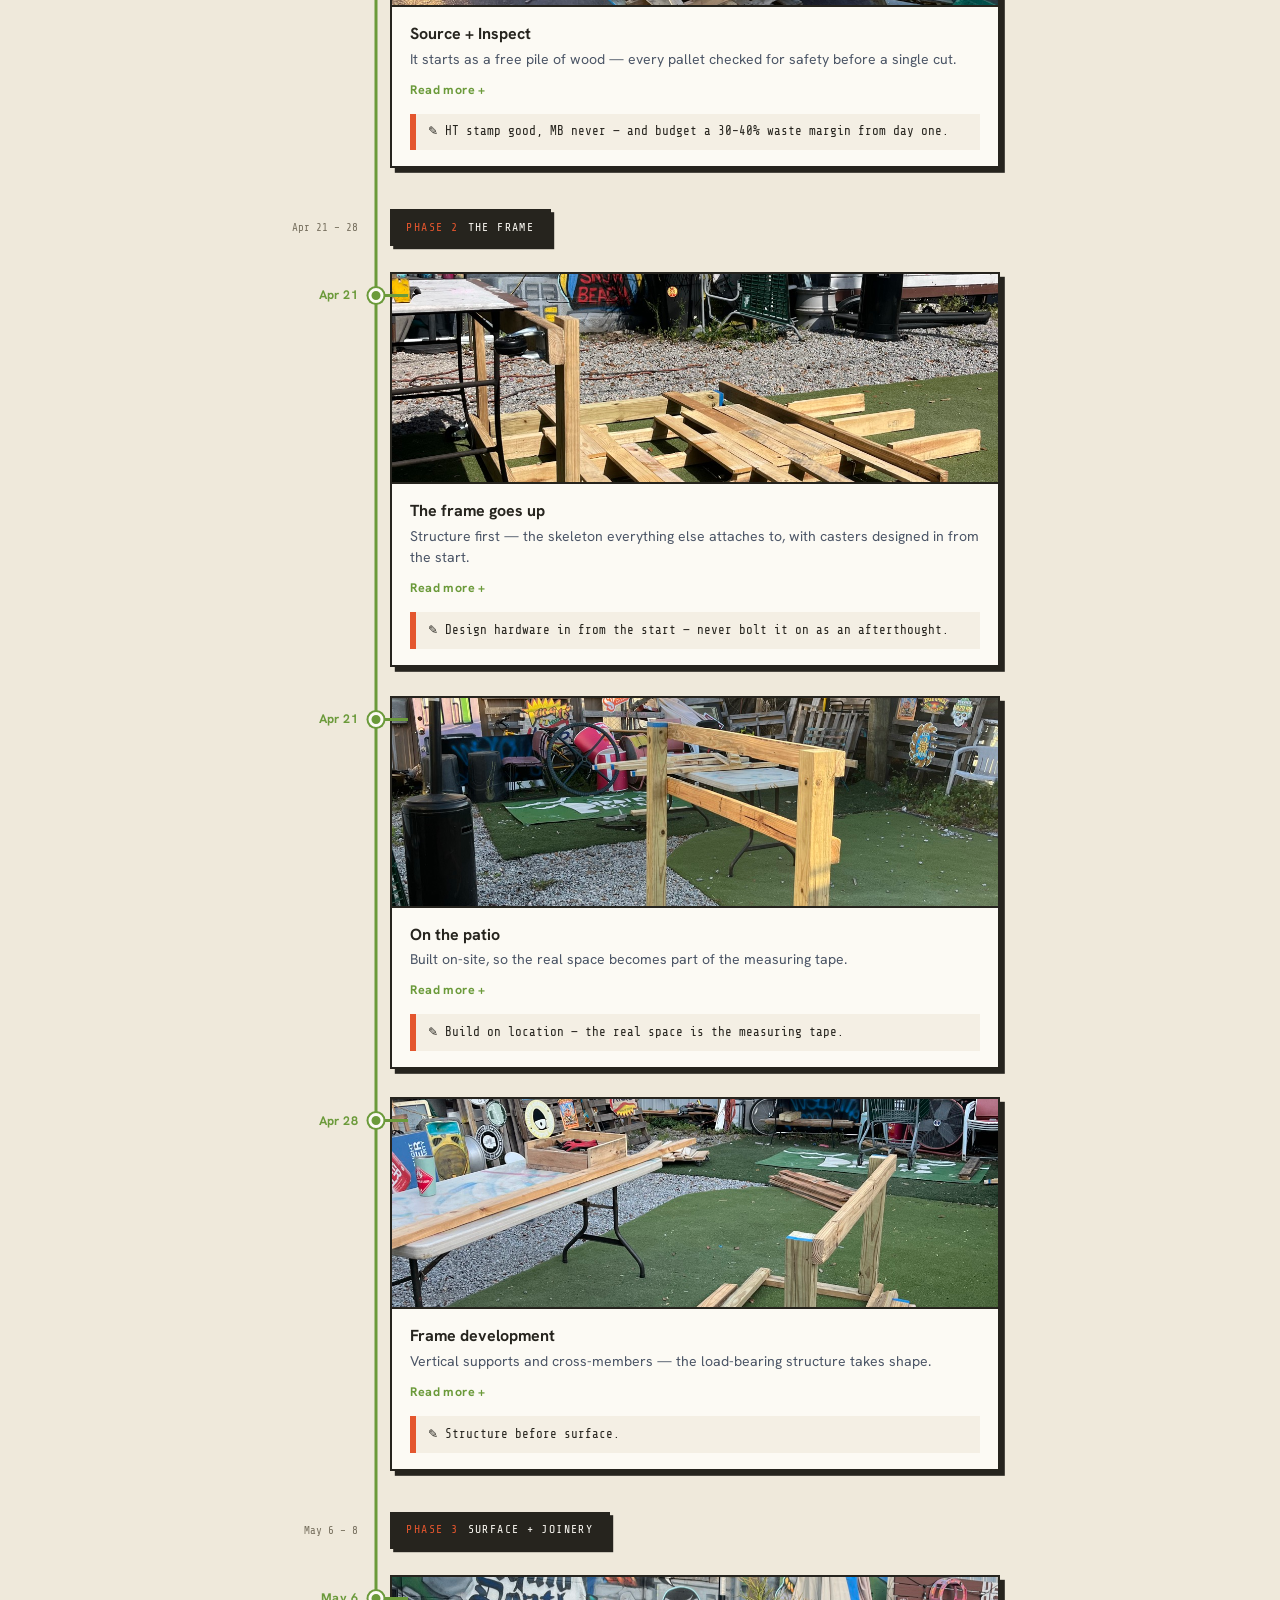
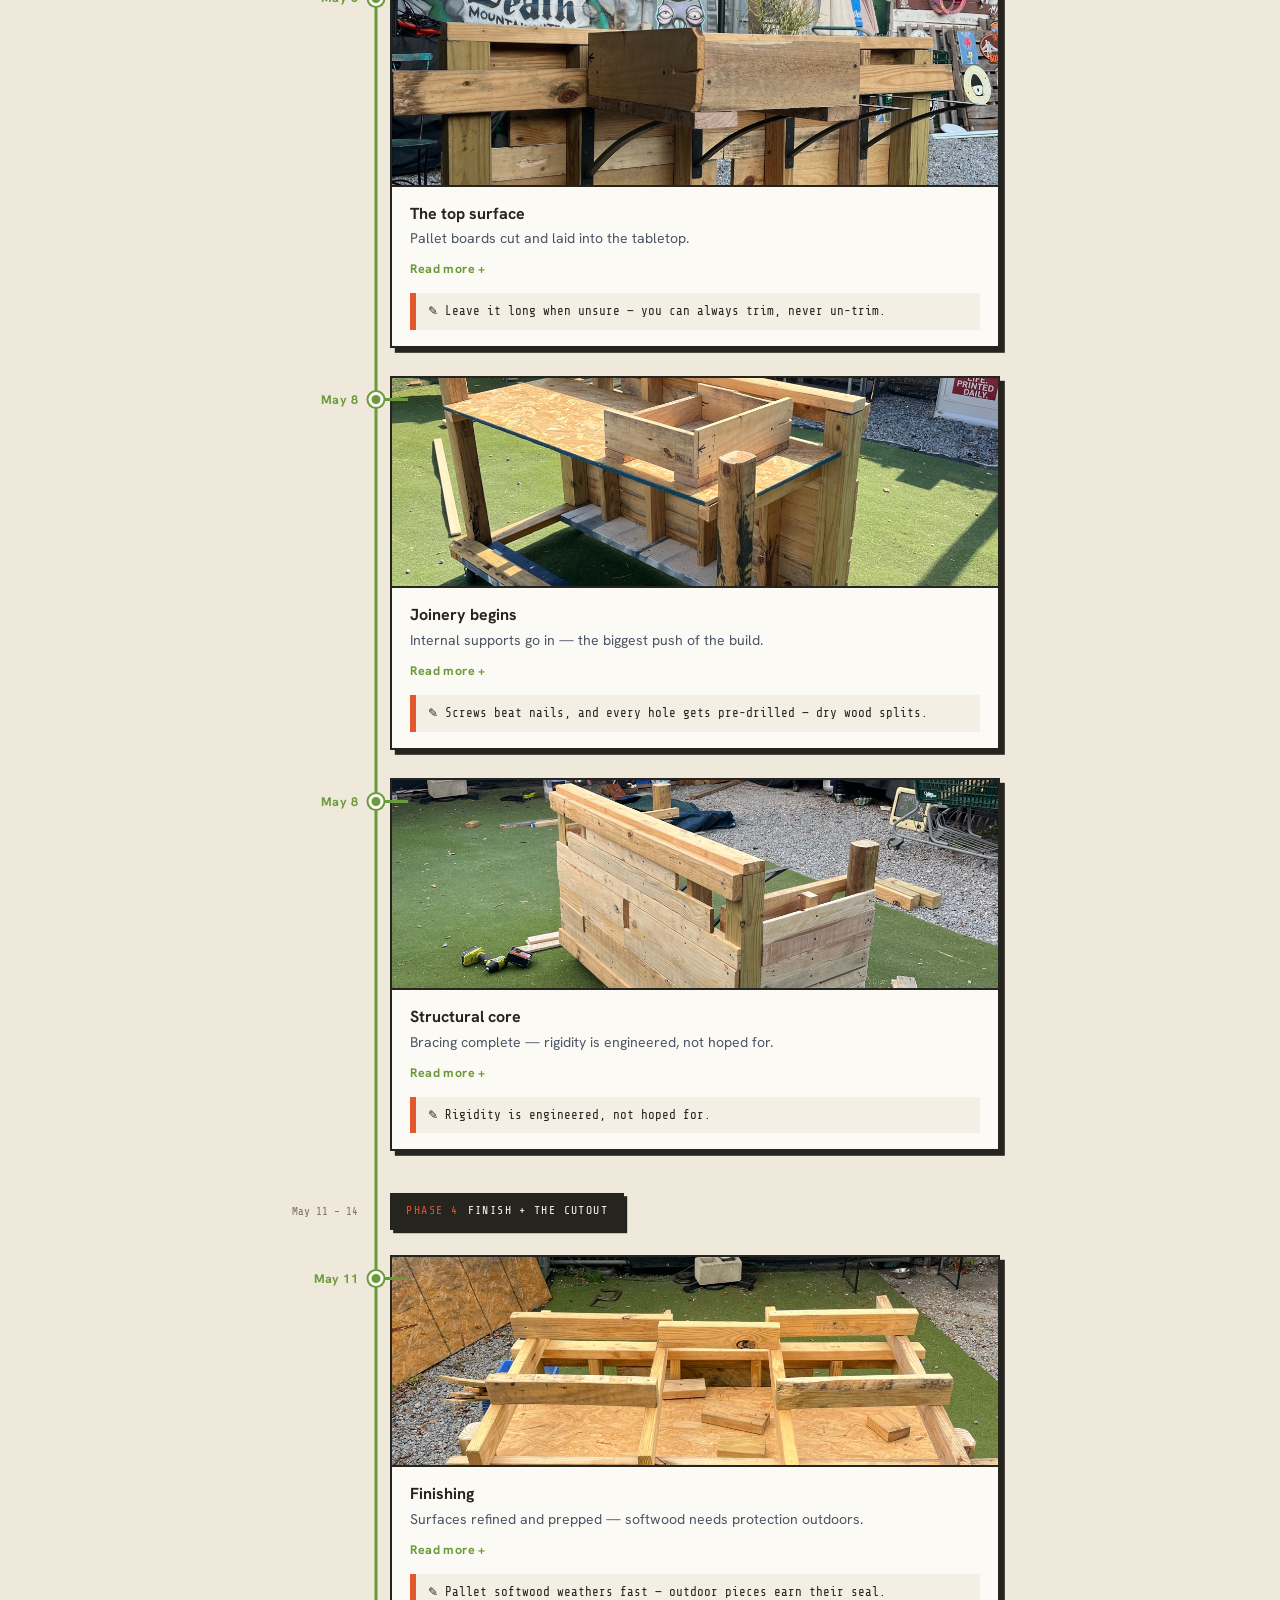
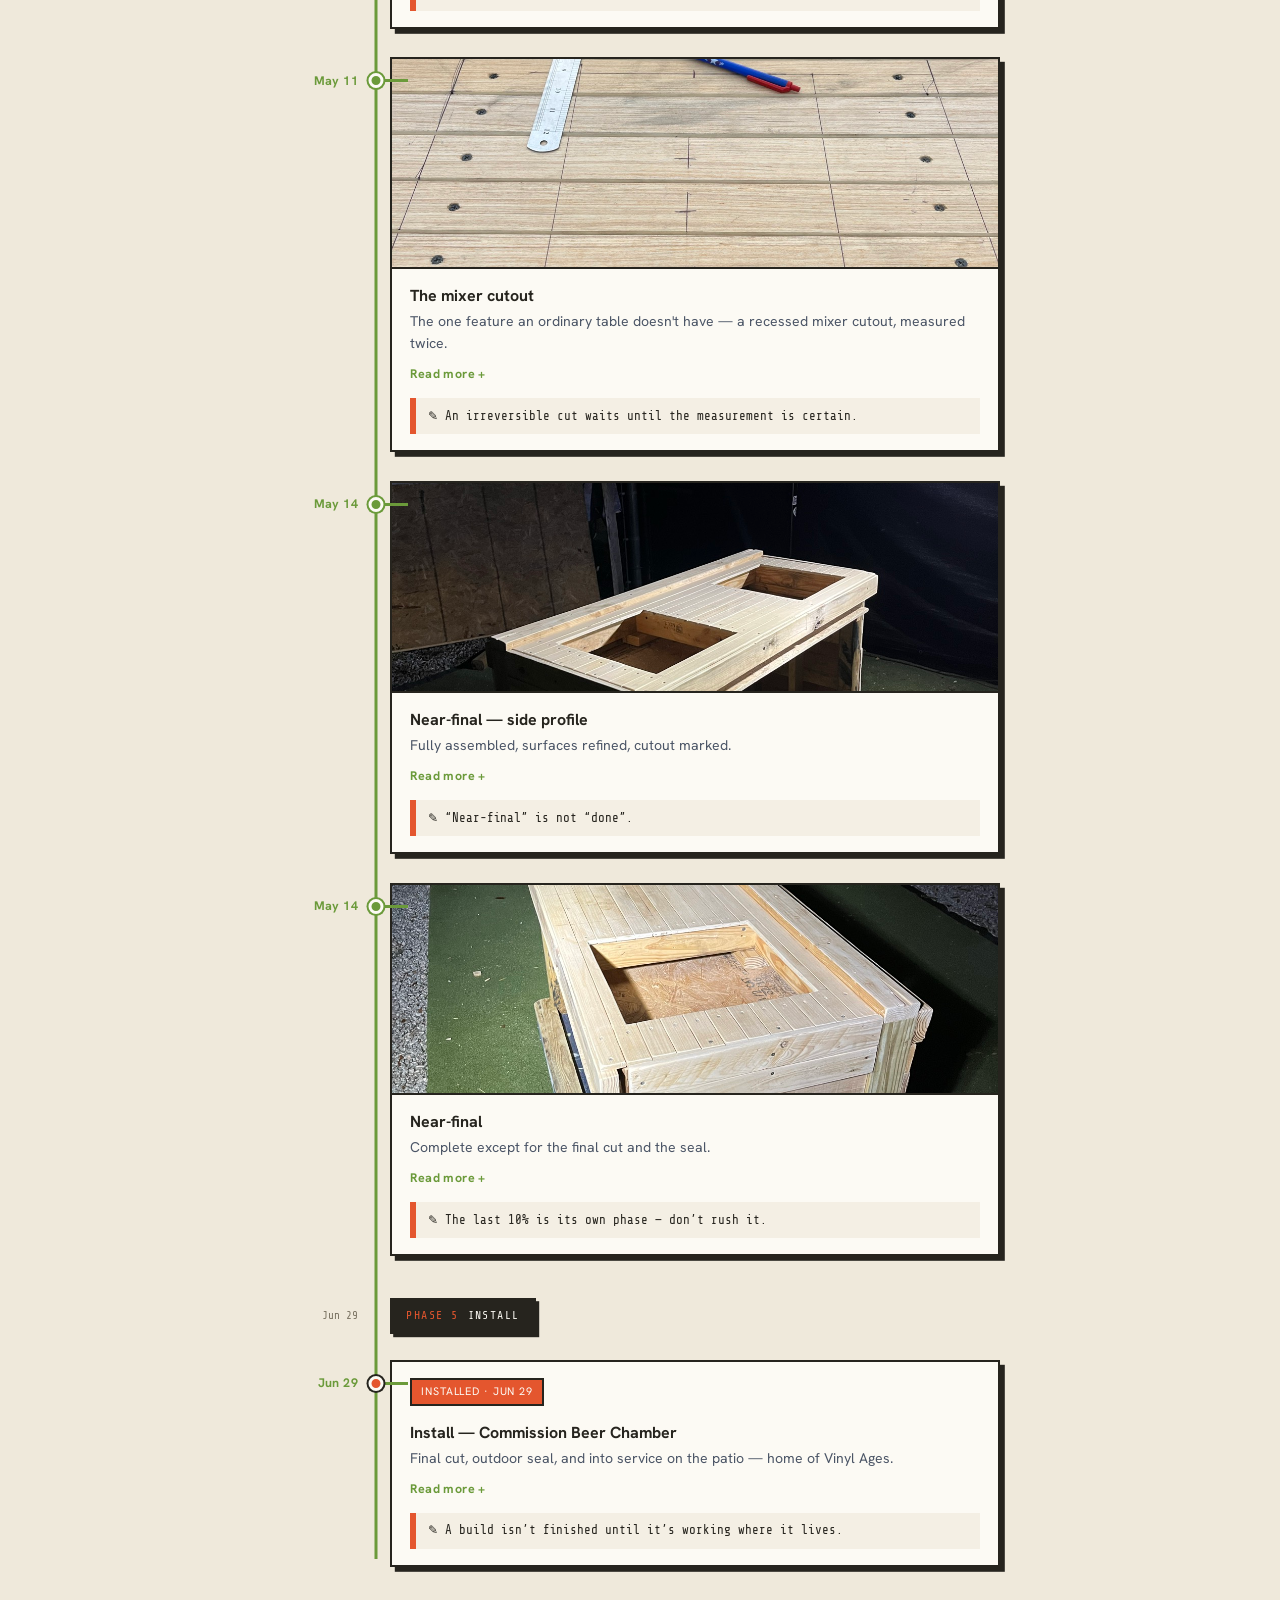
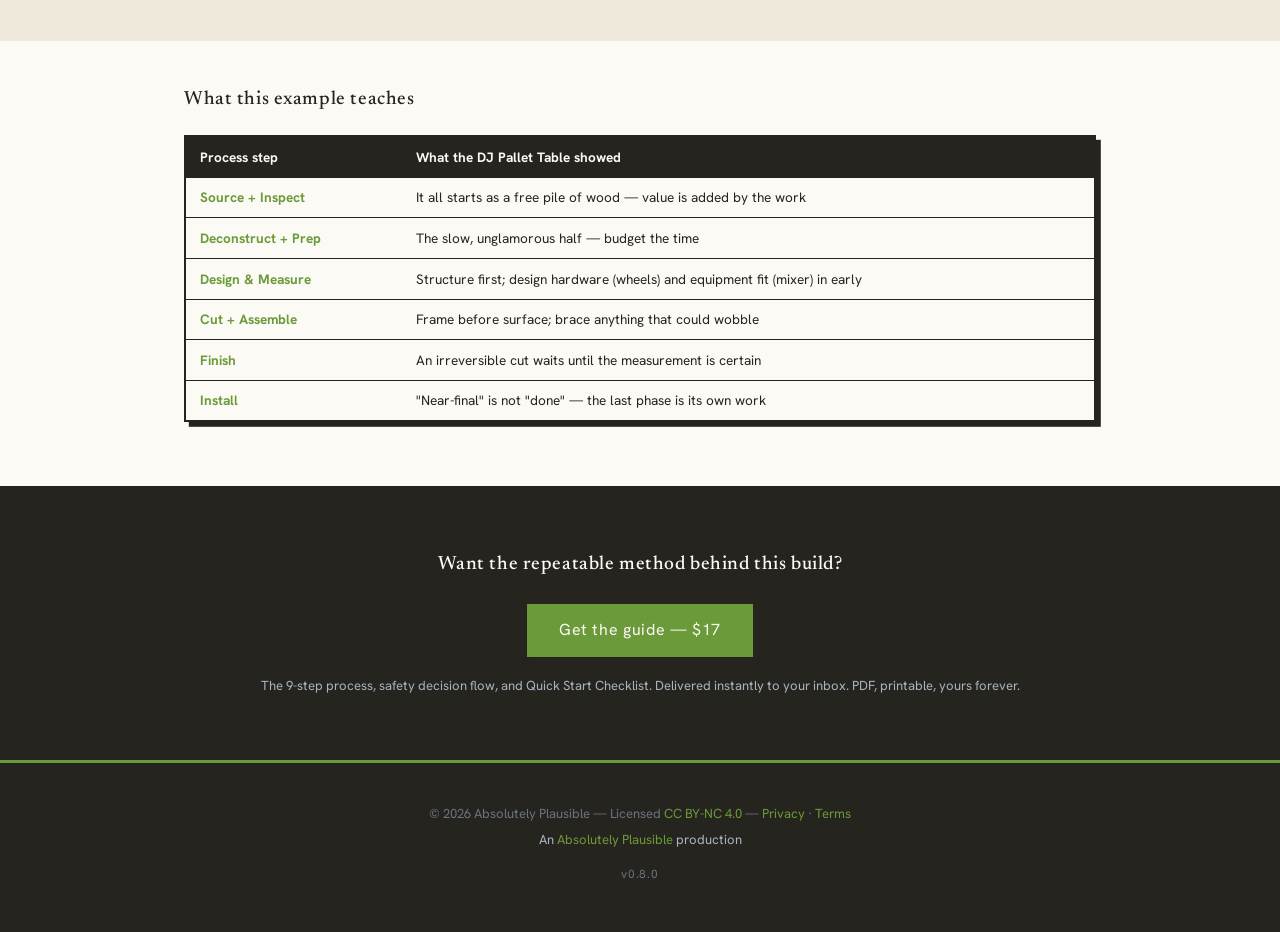
==== commit 3fa85fed: "Wire test Stripe Payment Link into buy buttons Swaps the Gumroad buy-button links on the landing pag" ====
--- a/dj-pallet-table.html
+++ b/dj-pallet-table.html
@@ -48,8 +48,7 @@
         <aside class="gr-buybox">
           <div class="gr-buybox-price">Free to read</div>
           <p class="gr-buybox-note">The full build log. The reusable method that drives it is the guide.</p>
-          <!-- STRIPE CUTOVER: replace REPLACE_ME with the LIVE Payment Link before merging to main. -->
-          <a class="gr-btn" href="https://buy.stripe.com/REPLACE_ME" rel="noopener">Get the guide — $17</a>
+          <a class="gr-btn" href="https://buy.stripe.com/test_eVqcN61shgnadPbaOBcQU00" target="_blank" rel="noopener">Get the guide — $17</a>
           <table class="gr-glance">
             <tr><th>What</th><td>DJ table with a recessed mixer cutout, on casters</td></tr>
             <tr><th>Where</th><td>Commission Beer Chamber, Orlando — outdoor patio</td></tr>
@@ -331,9 +330,8 @@
   <section class="buy-bottom">
     <div class="container">
       <h2 class="gr-cta-h">Want the repeatable method behind this build?</h2>
-      <!-- STRIPE CUTOVER: replace REPLACE_ME with the LIVE Payment Link before merging to main. -->
-      <a class="gr-btn" href="https://buy.stripe.com/REPLACE_ME" rel="noopener">Get the guide — $17</a>
-      <p class="delivery-note">The 9-step process, safety decision flow, and Quick Start Checklist. Delivered instantly by email.</p>
+      <a class="gr-btn" href="https://buy.stripe.com/test_eVqcN61shgnadPbaOBcQU00" target="_blank" rel="noopener">Get the guide — $17</a>
+      <p class="delivery-note">The 9-step process, safety decision flow, and Quick Start Checklist. Delivered instantly to your inbox. PDF, printable, yours forever.</p>
     </div>
   </section>
 
@@ -342,7 +340,7 @@
     <div class="site-footer__inner">
       <p class="footer-license">© 2026 Absolutely Plausible — Licensed <a href="https://creativecommons.org/licenses/by-nc/4.0/" target="_blank" rel="noopener">CC BY-NC 4.0</a> — <a href="privacy.html">Privacy</a> · <a href="terms.html">Terms</a></p>
       <p>An <a href="https://absolutelyplausible.com" target="_blank" rel="noopener">Absolutely Plausible</a> production</p>
-      <p class="footer-version">v0.9.0</p>
+      <p class="footer-version">v0.8.0</p>
     </div>
   </footer>
 
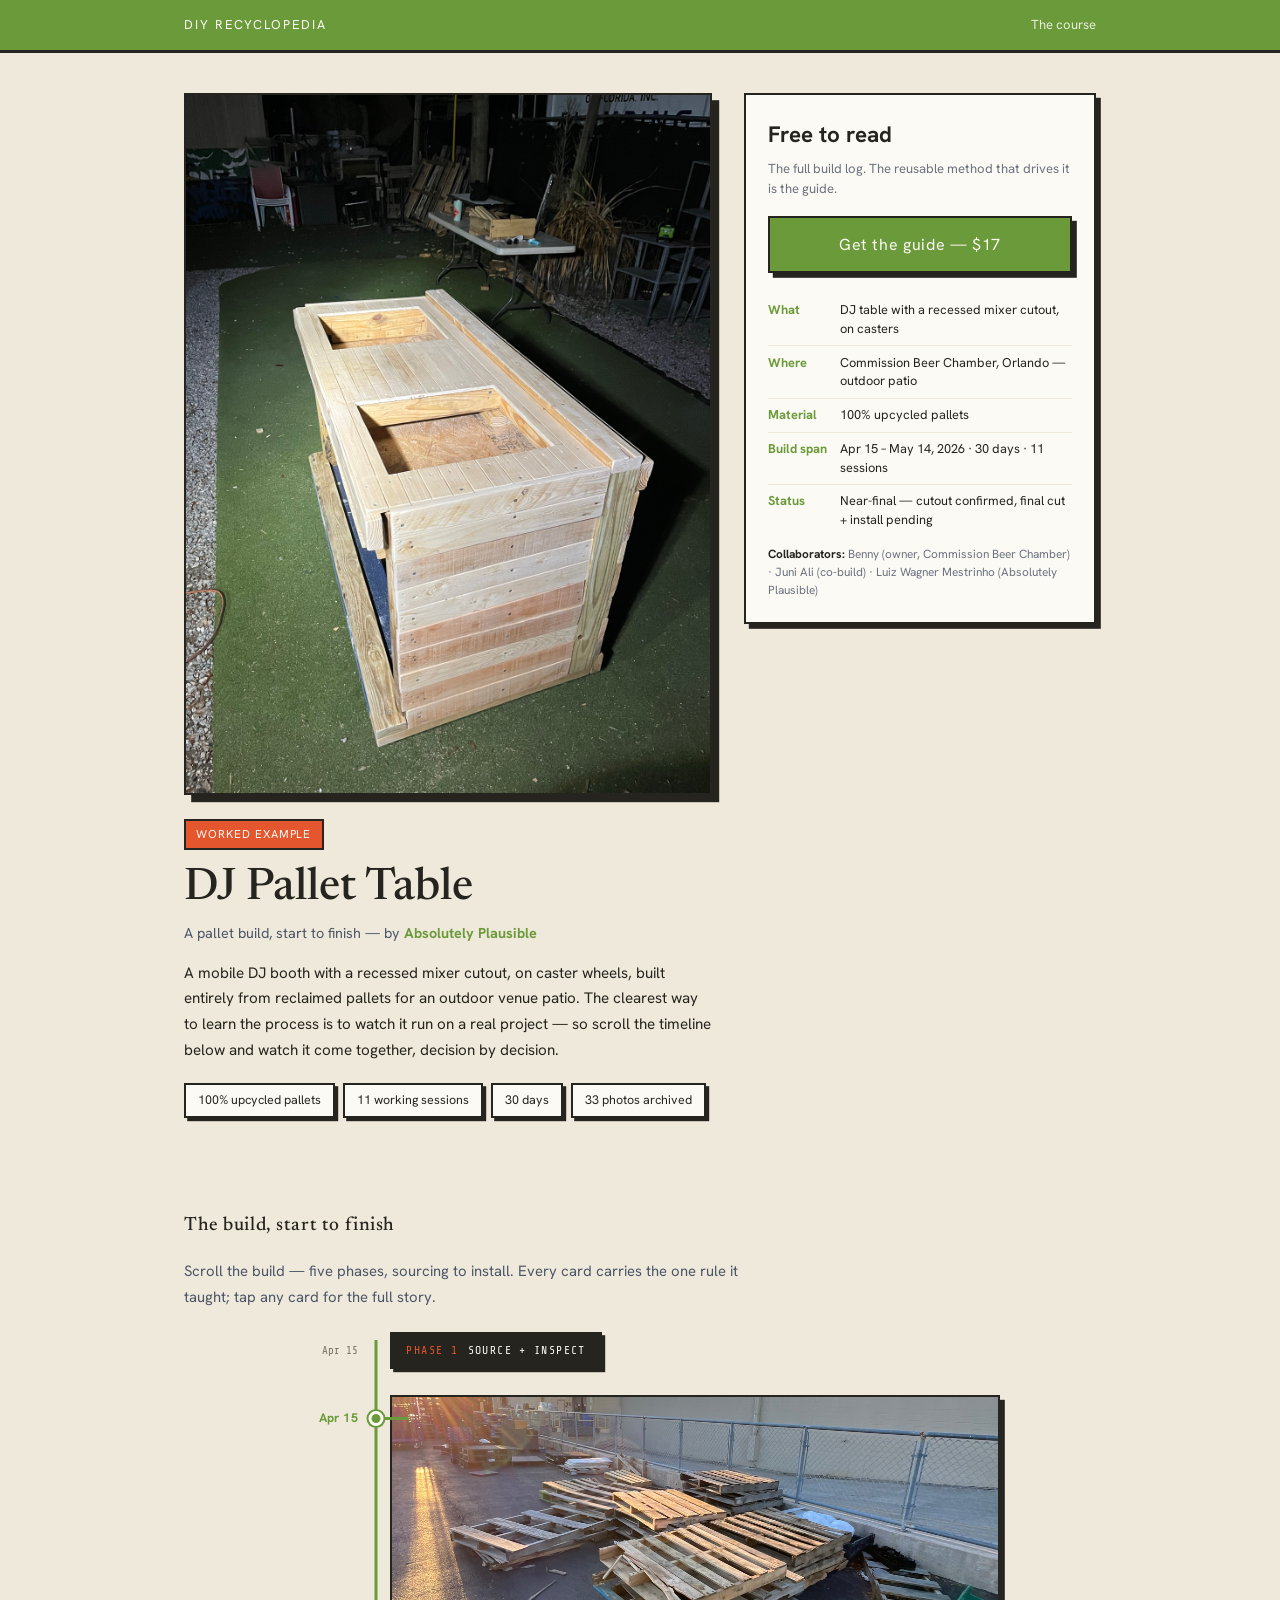
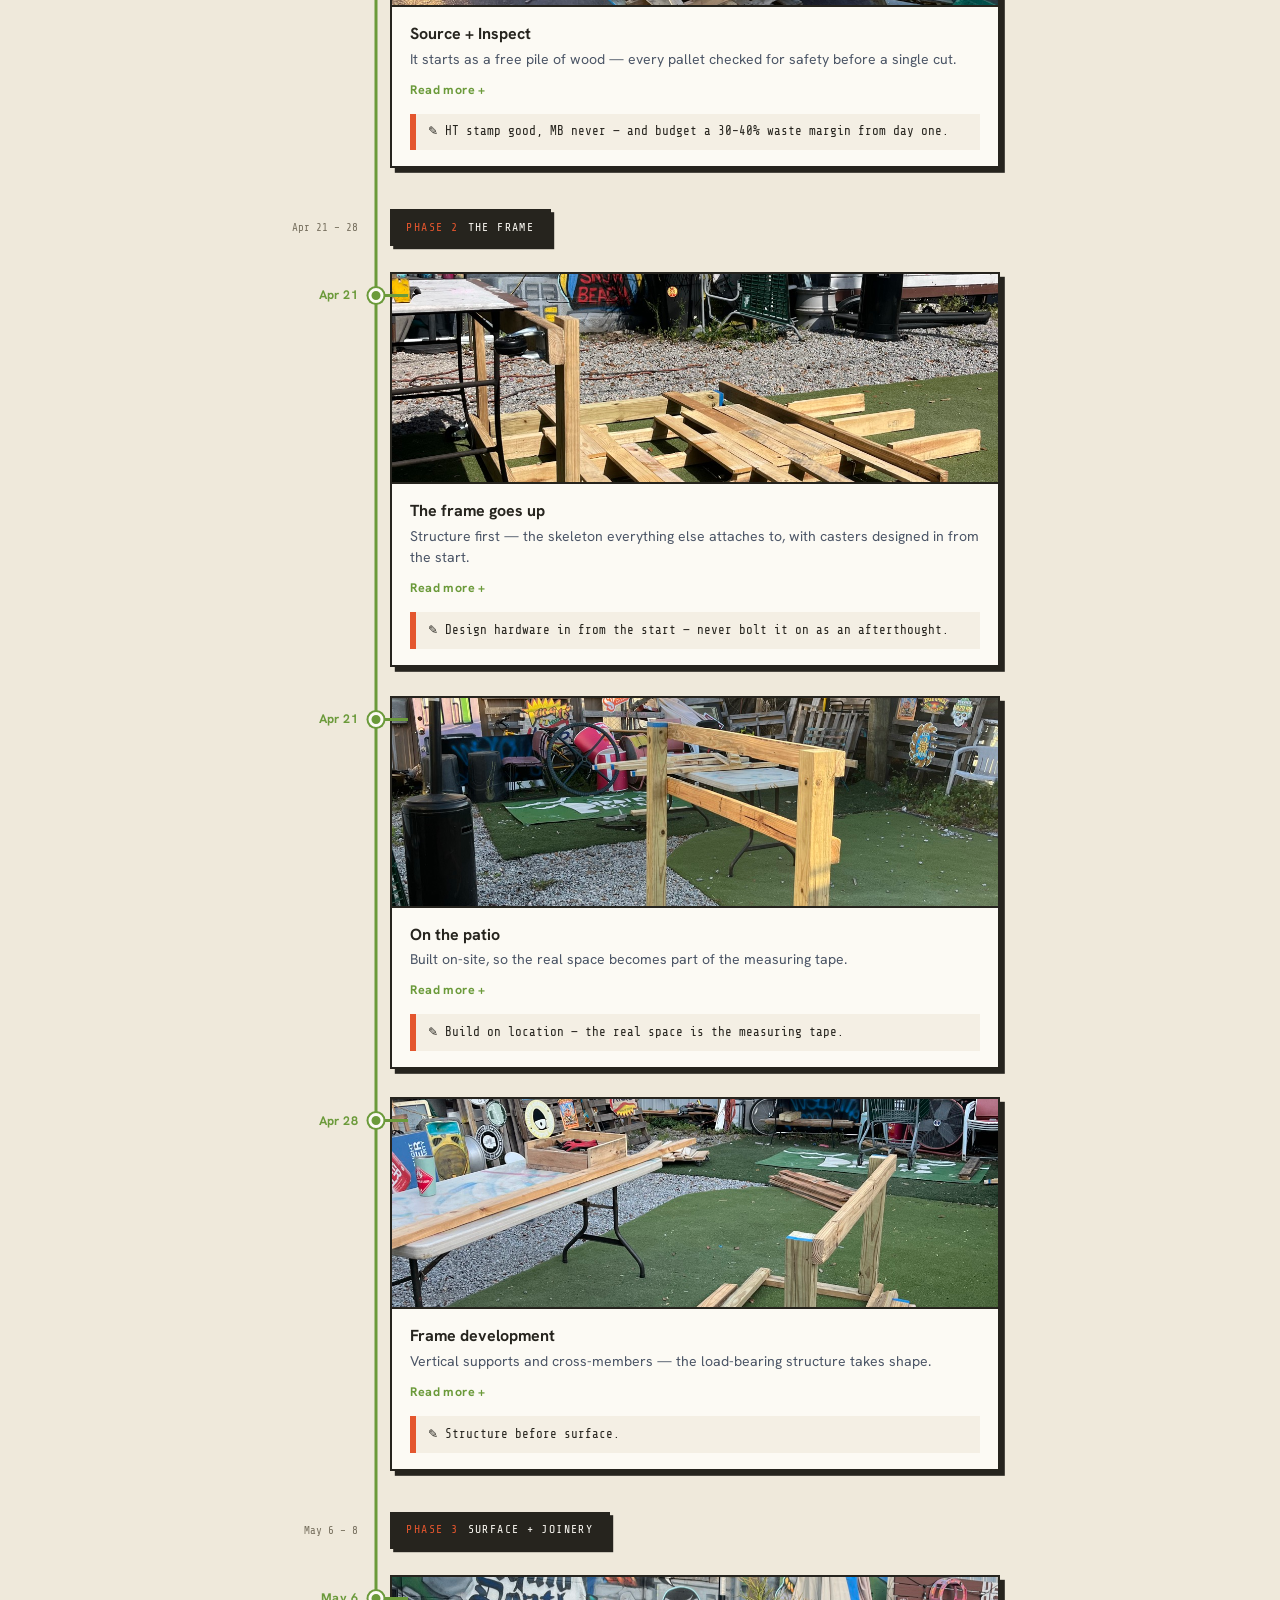
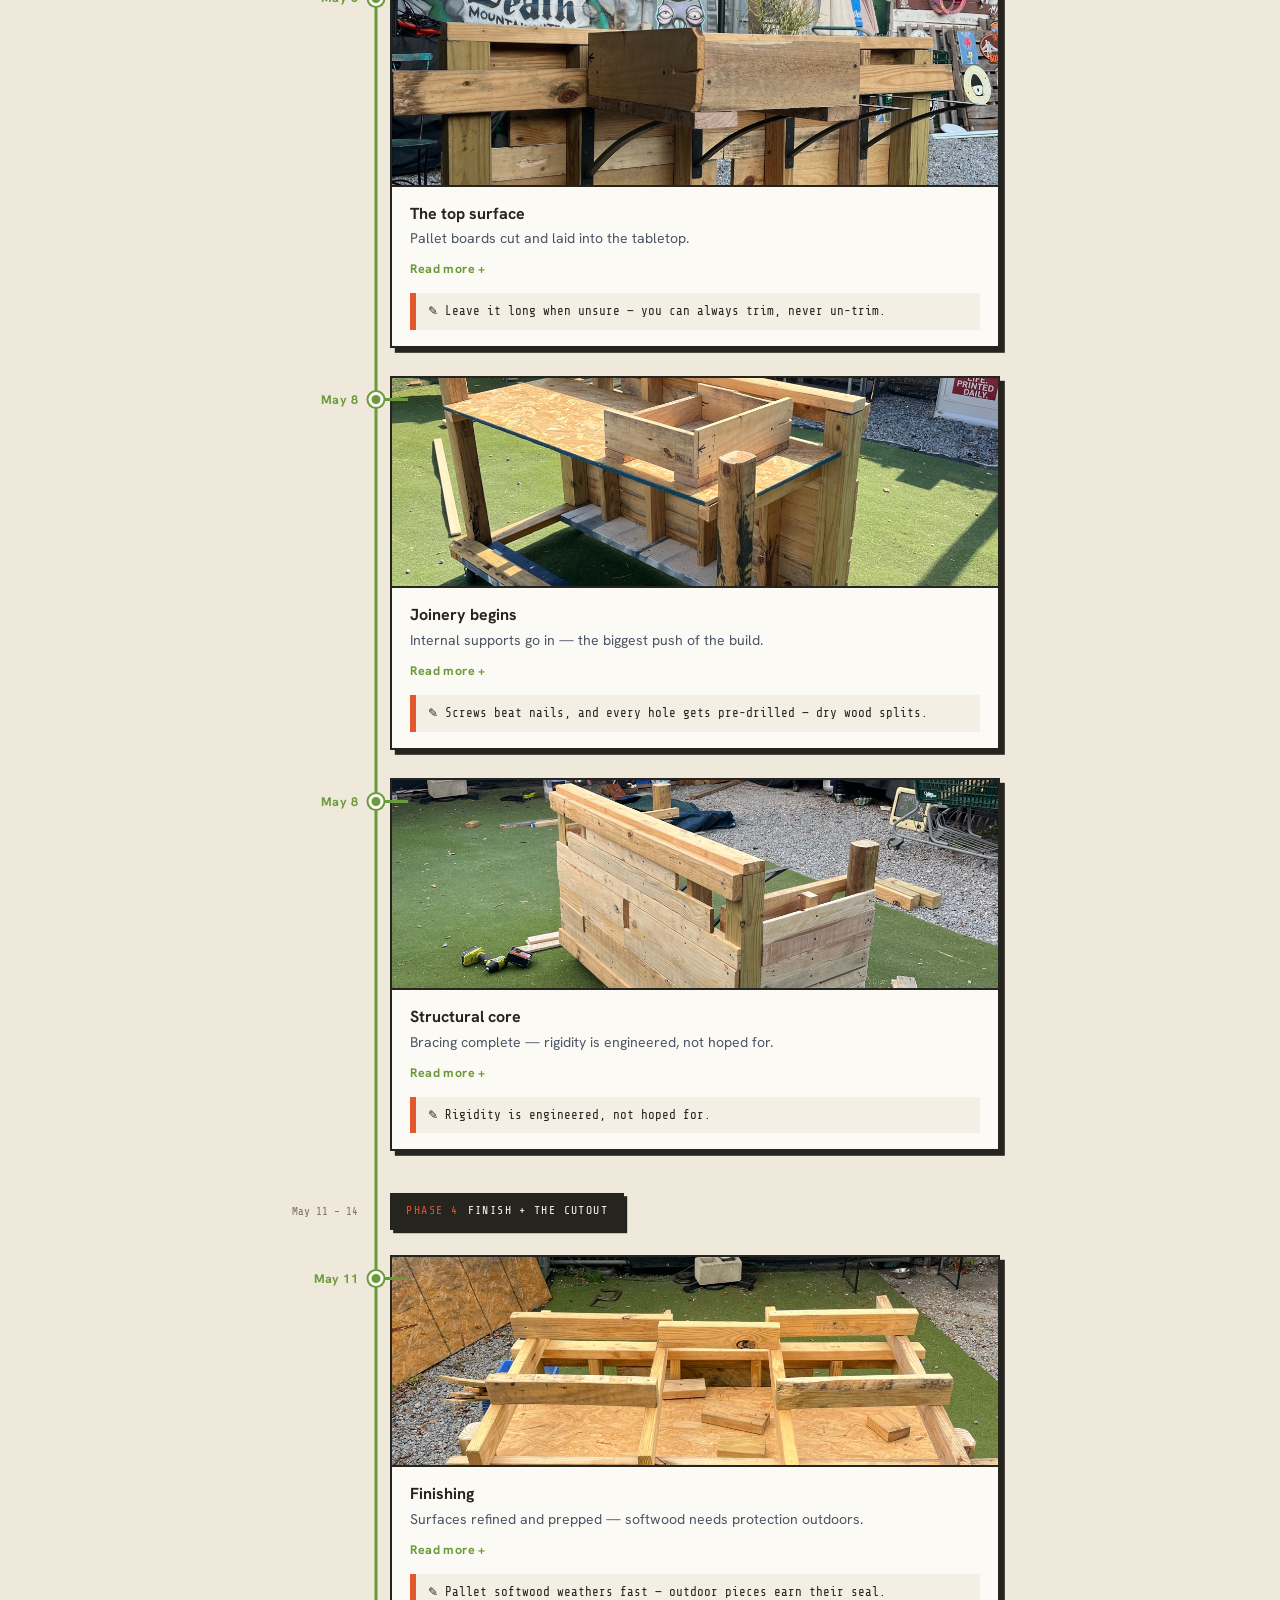
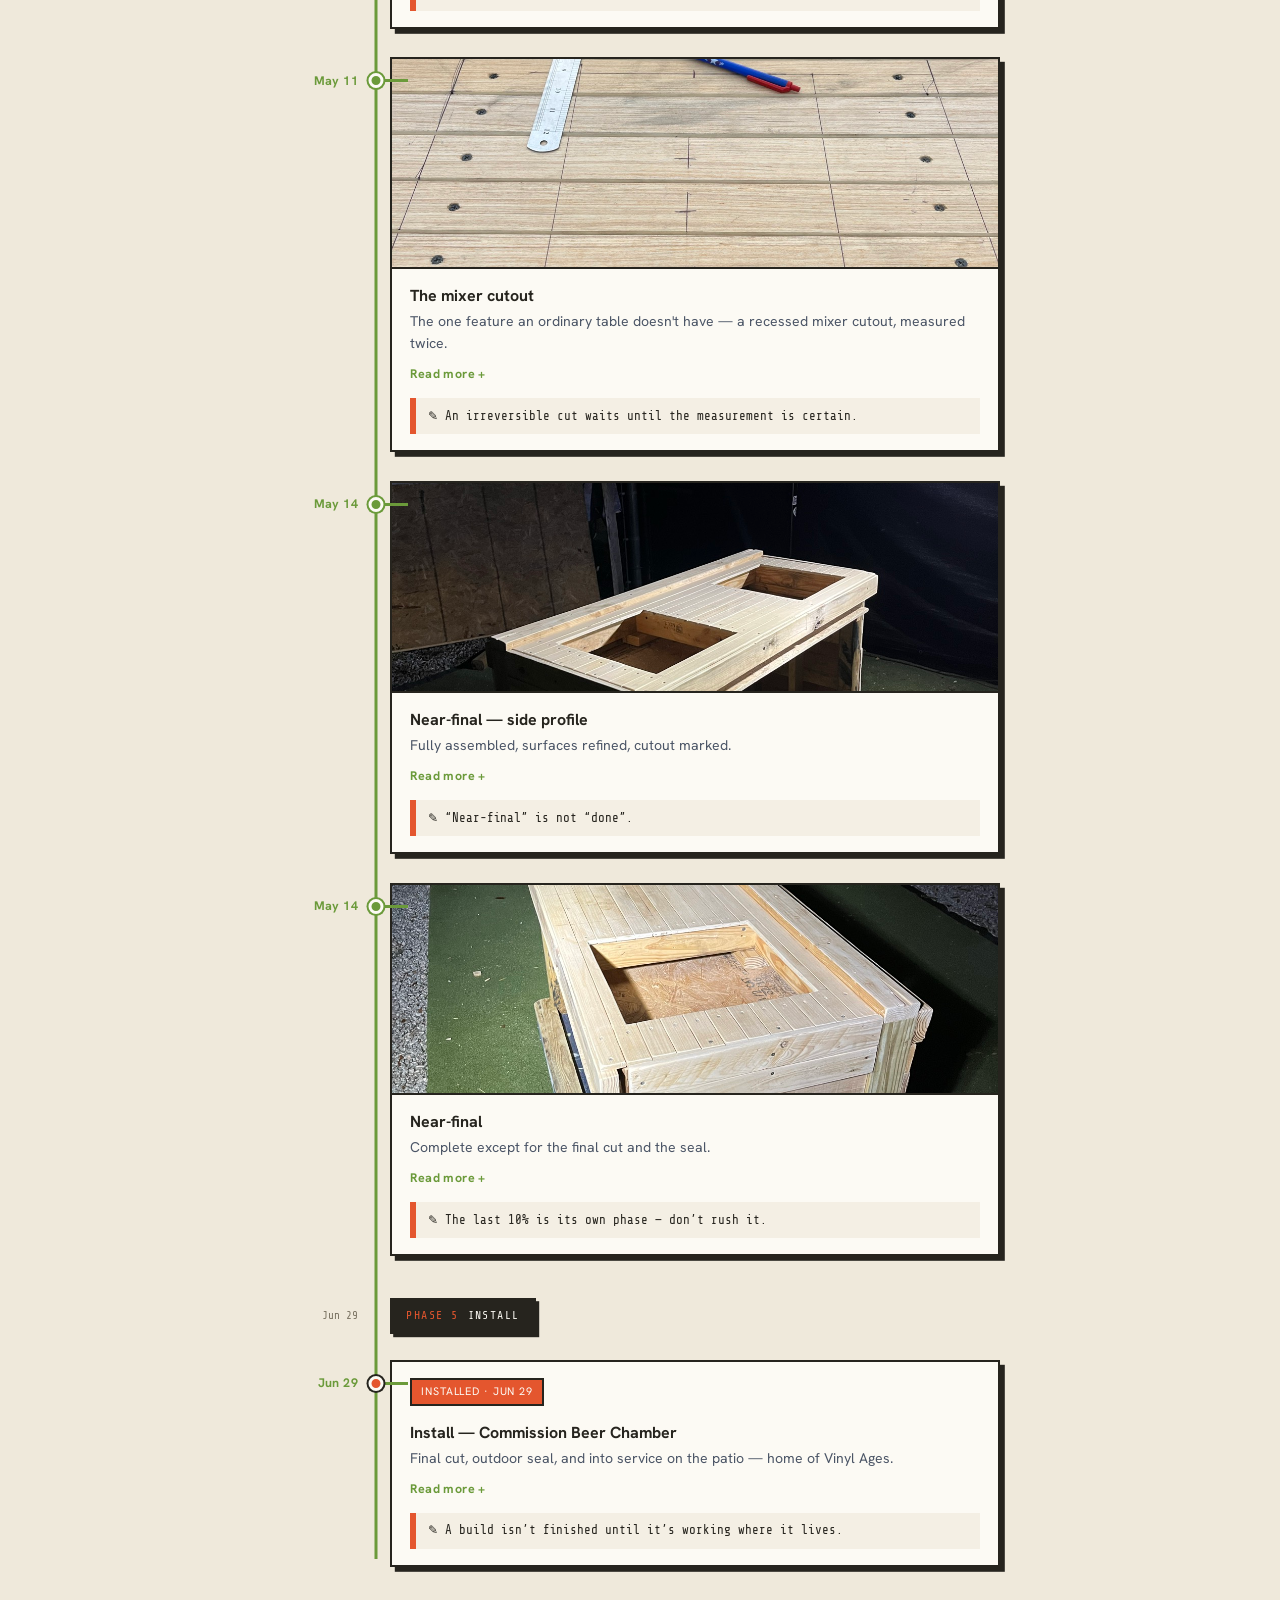
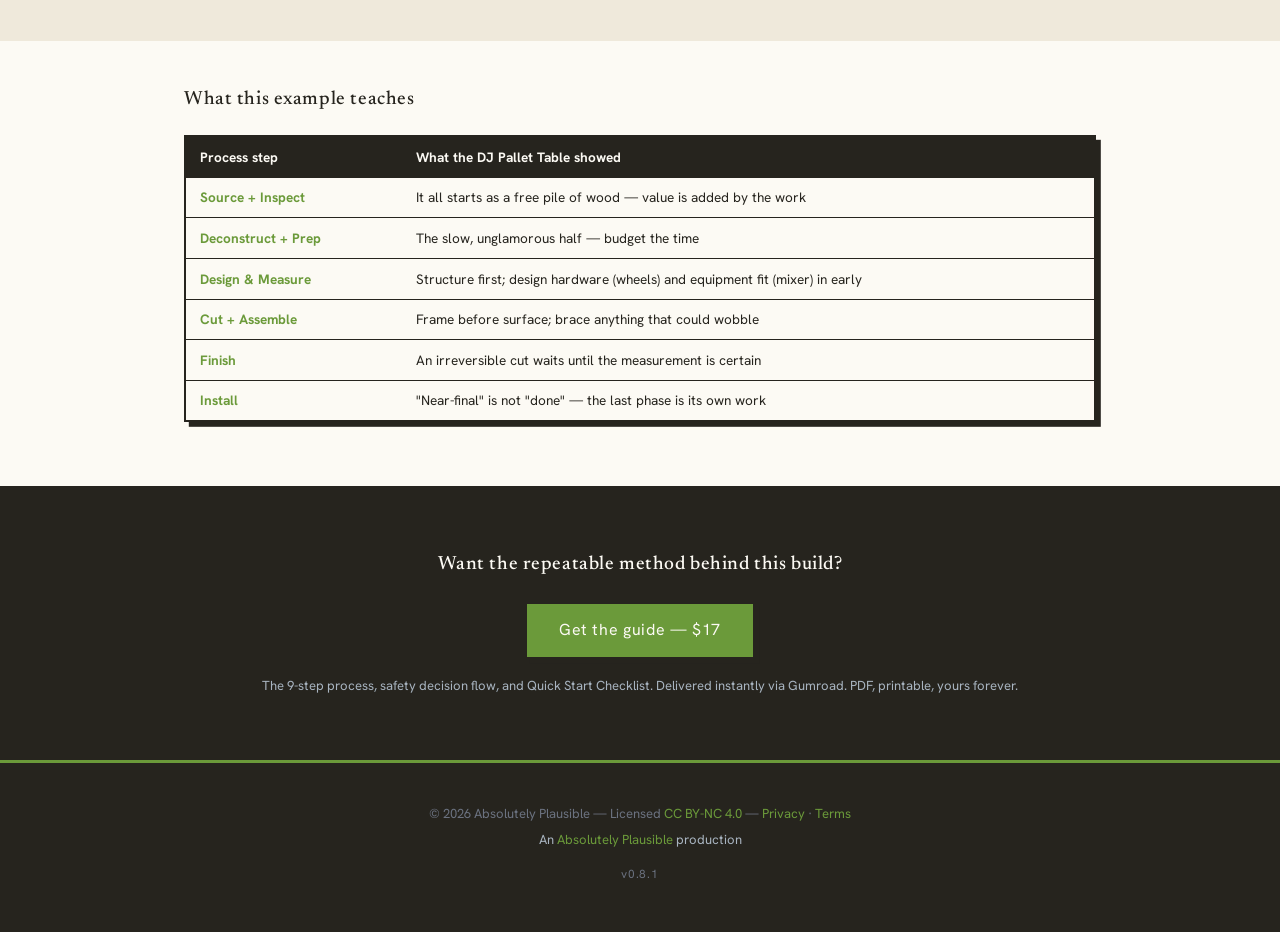
==== commit e5c2312c: "Restore Gumroad checkout link" ====
--- a/dj-pallet-table.html
+++ b/dj-pallet-table.html
@@ -48,7 +48,7 @@
         <aside class="gr-buybox">
           <div class="gr-buybox-price">Free to read</div>
           <p class="gr-buybox-note">The full build log. The reusable method that drives it is the guide.</p>
-          <a class="gr-btn" href="https://buy.stripe.com/test_eVqcN61shgnadPbaOBcQU00" target="_blank" rel="noopener">Get the guide — $17</a>
+          <a class="gr-btn" href="https://absolutelyplausible.gumroad.com/l/ajfnh" target="_blank" rel="noopener">Get the guide — $17</a>
           <table class="gr-glance">
             <tr><th>What</th><td>DJ table with a recessed mixer cutout, on casters</td></tr>
             <tr><th>Where</th><td>Commission Beer Chamber, Orlando — outdoor patio</td></tr>
@@ -330,8 +330,8 @@
   <section class="buy-bottom">
     <div class="container">
       <h2 class="gr-cta-h">Want the repeatable method behind this build?</h2>
-      <a class="gr-btn" href="https://buy.stripe.com/test_eVqcN61shgnadPbaOBcQU00" target="_blank" rel="noopener">Get the guide — $17</a>
-      <p class="delivery-note">The 9-step process, safety decision flow, and Quick Start Checklist. Delivered instantly to your inbox. PDF, printable, yours forever.</p>
+      <a class="gr-btn" href="https://absolutelyplausible.gumroad.com/l/ajfnh" target="_blank" rel="noopener">Get the guide — $17</a>
+      <p class="delivery-note">The 9-step process, safety decision flow, and Quick Start Checklist. Delivered instantly via Gumroad. PDF, printable, yours forever.</p>
     </div>
   </section>
 
@@ -340,7 +340,7 @@
     <div class="site-footer__inner">
       <p class="footer-license">© 2026 Absolutely Plausible — Licensed <a href="https://creativecommons.org/licenses/by-nc/4.0/" target="_blank" rel="noopener">CC BY-NC 4.0</a> — <a href="privacy.html">Privacy</a> · <a href="terms.html">Terms</a></p>
       <p>An <a href="https://absolutelyplausible.com" target="_blank" rel="noopener">Absolutely Plausible</a> production</p>
-      <p class="footer-version">v0.8.0</p>
+      <p class="footer-version">v0.8.1</p>
     </div>
   </footer>
 
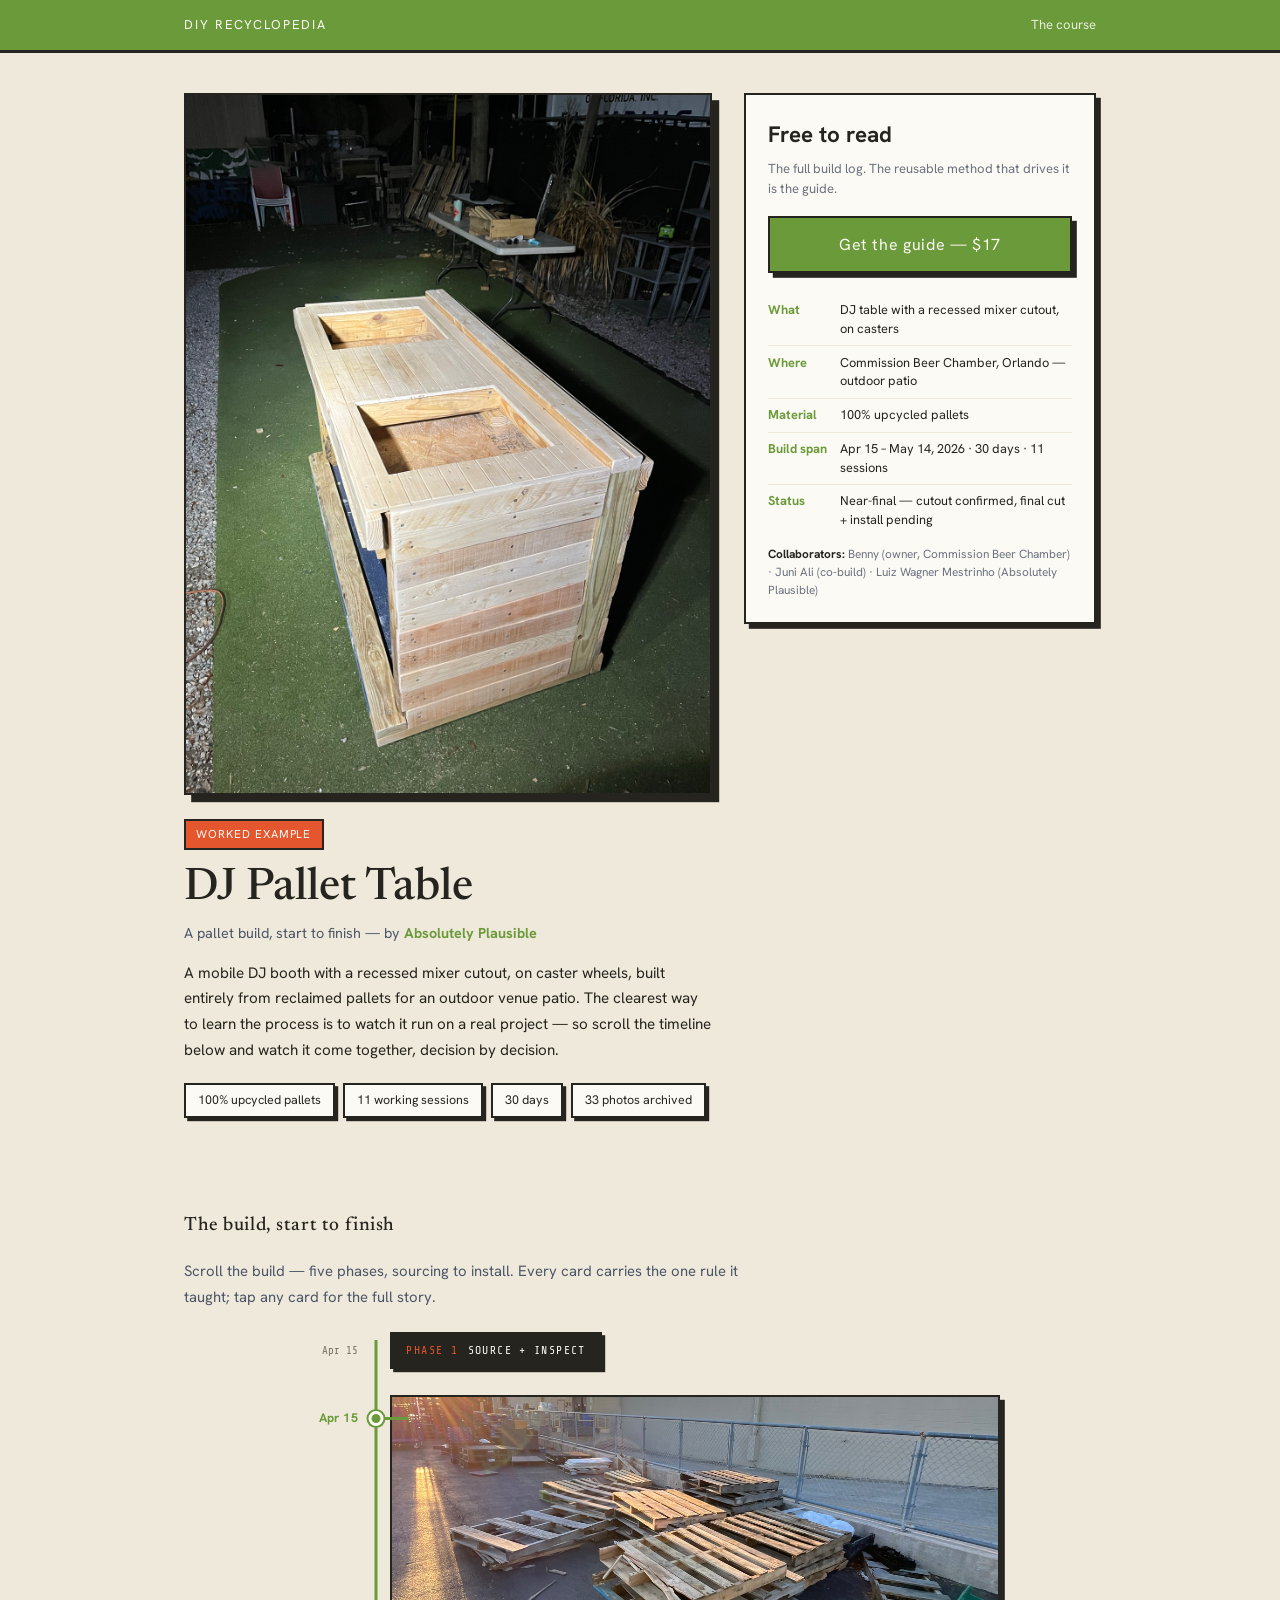
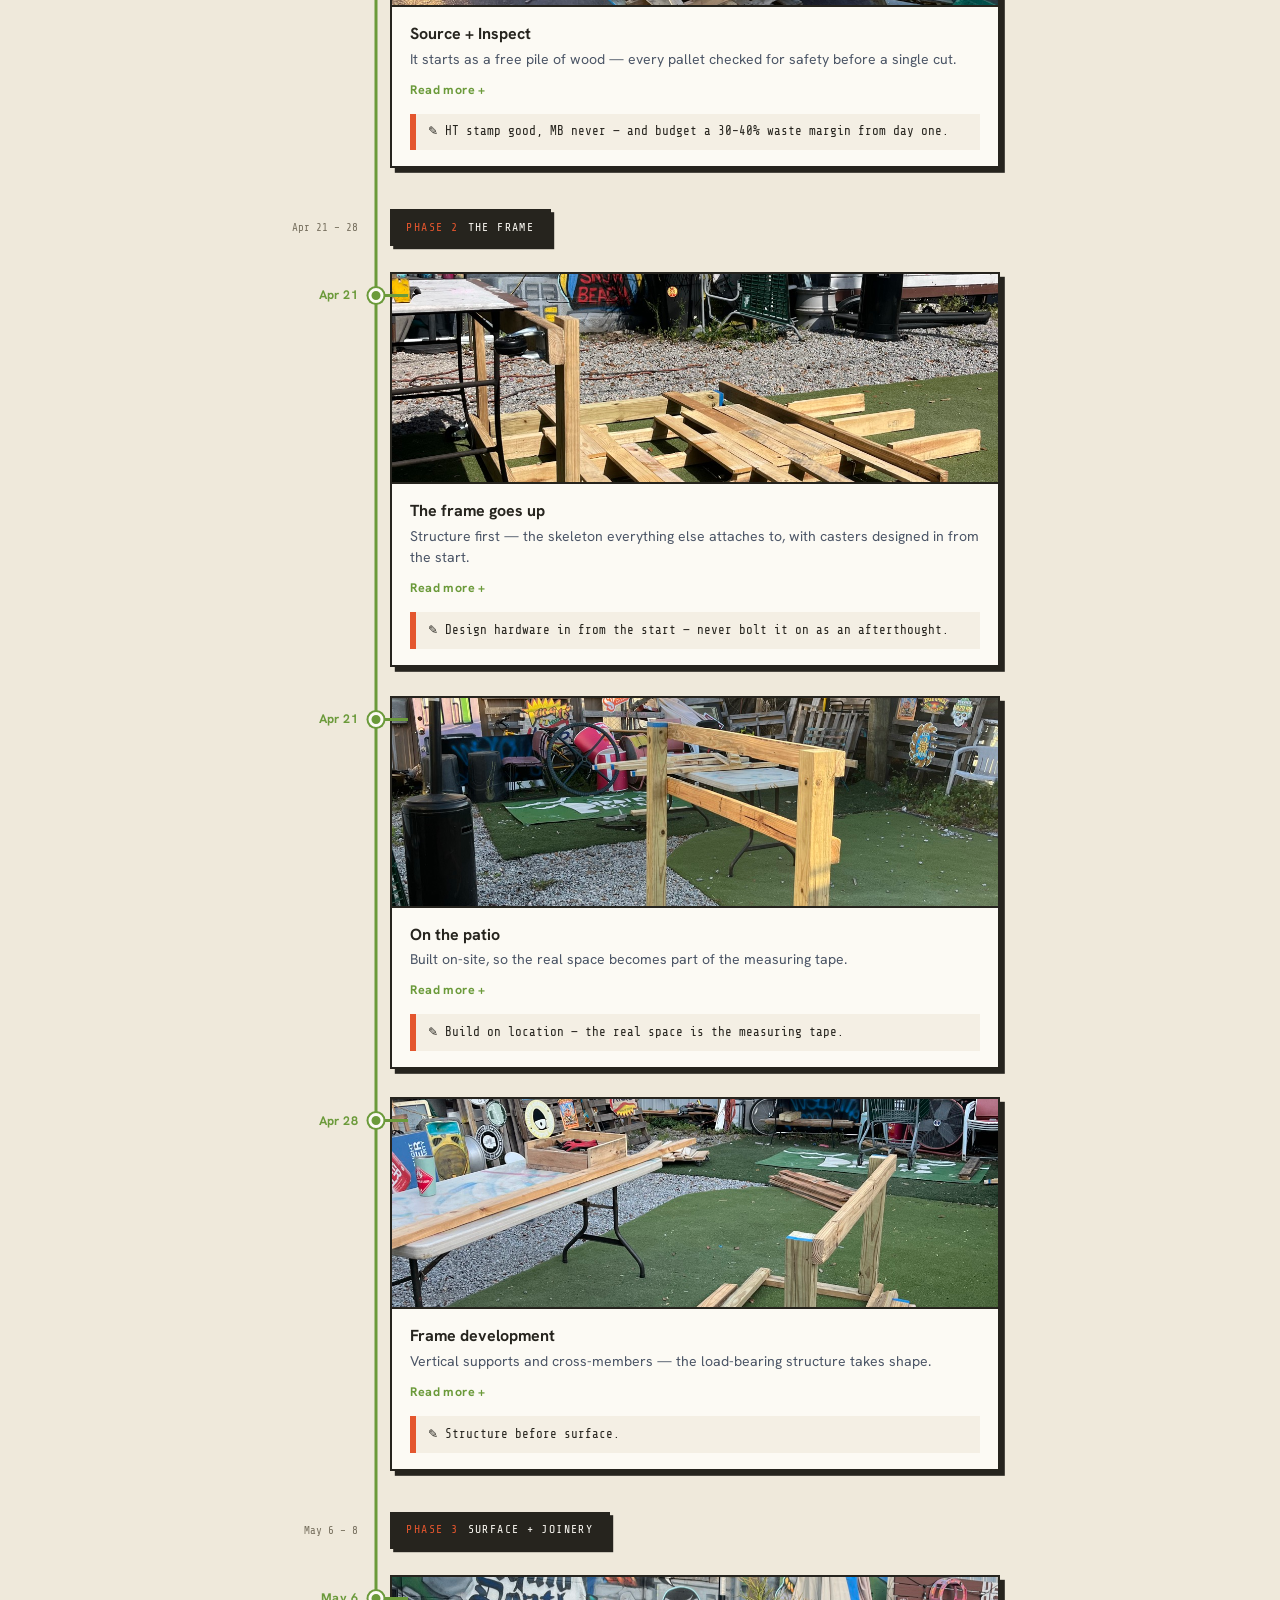
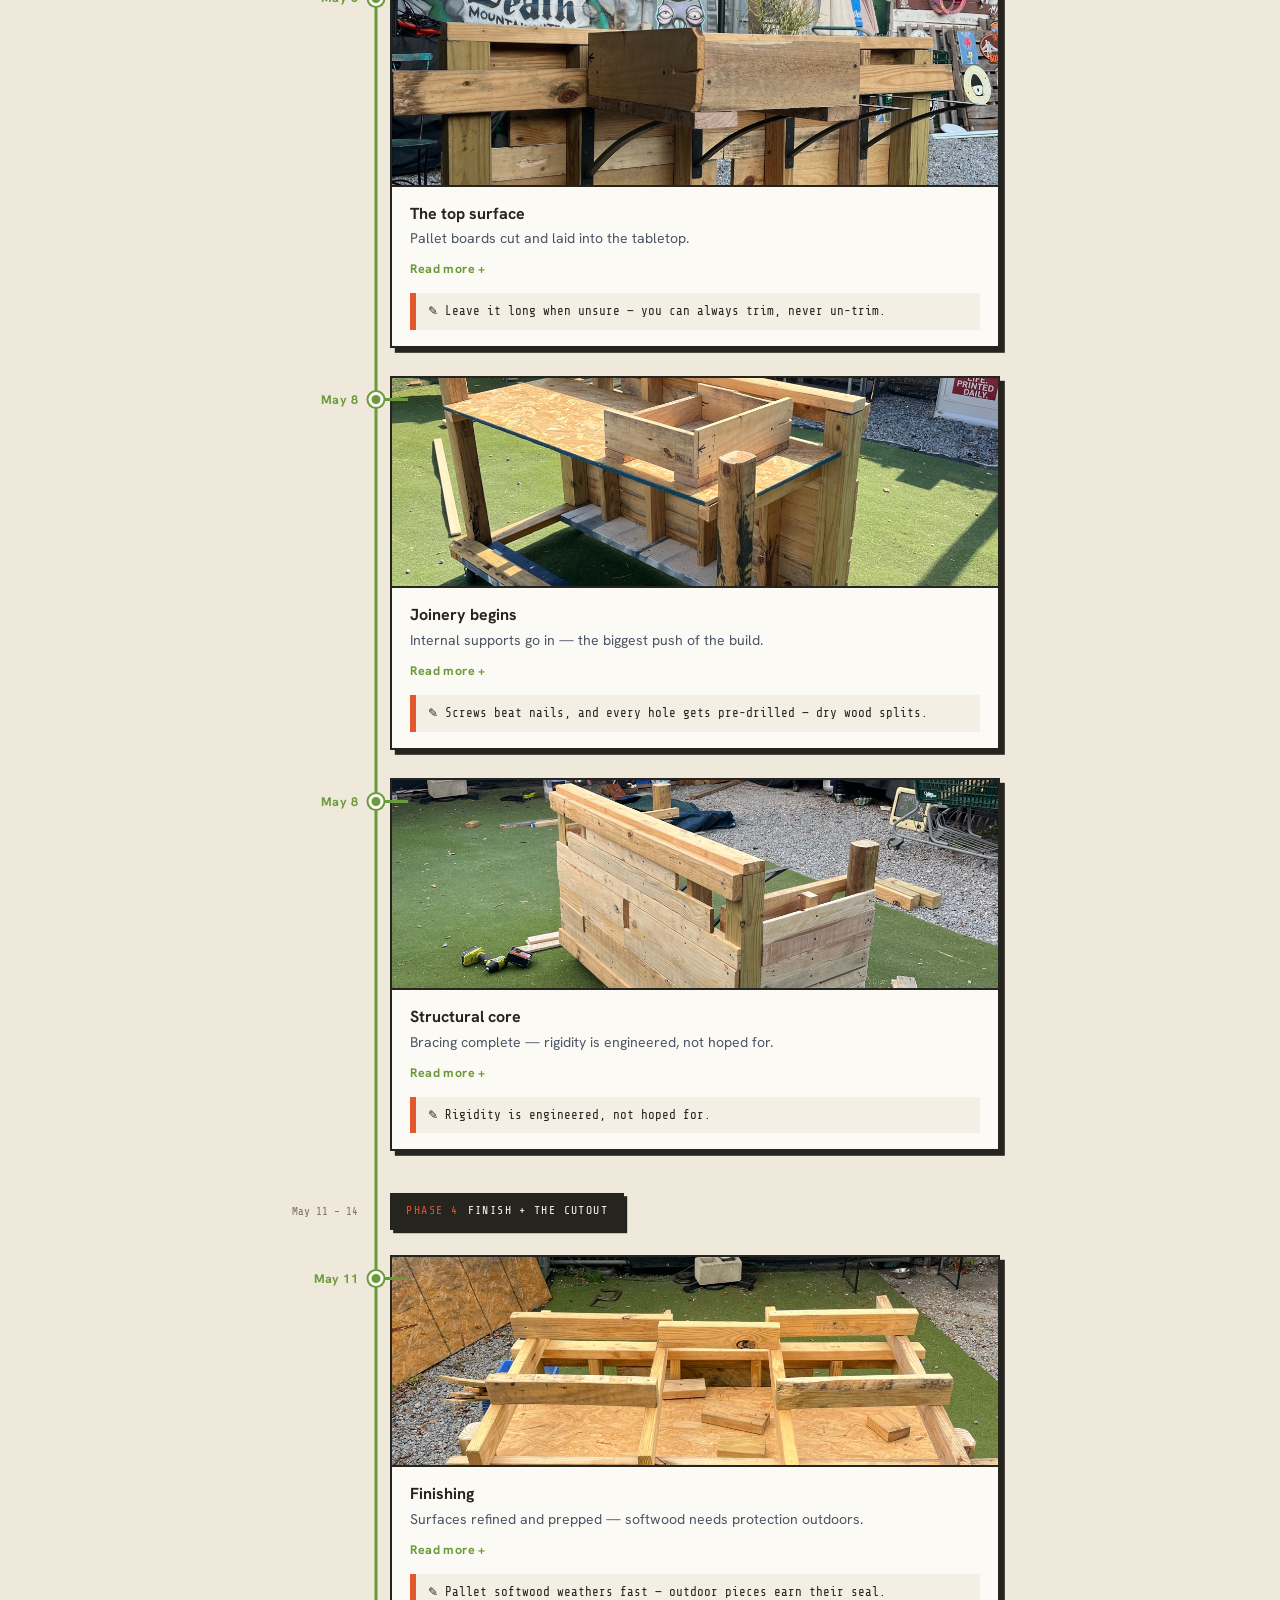
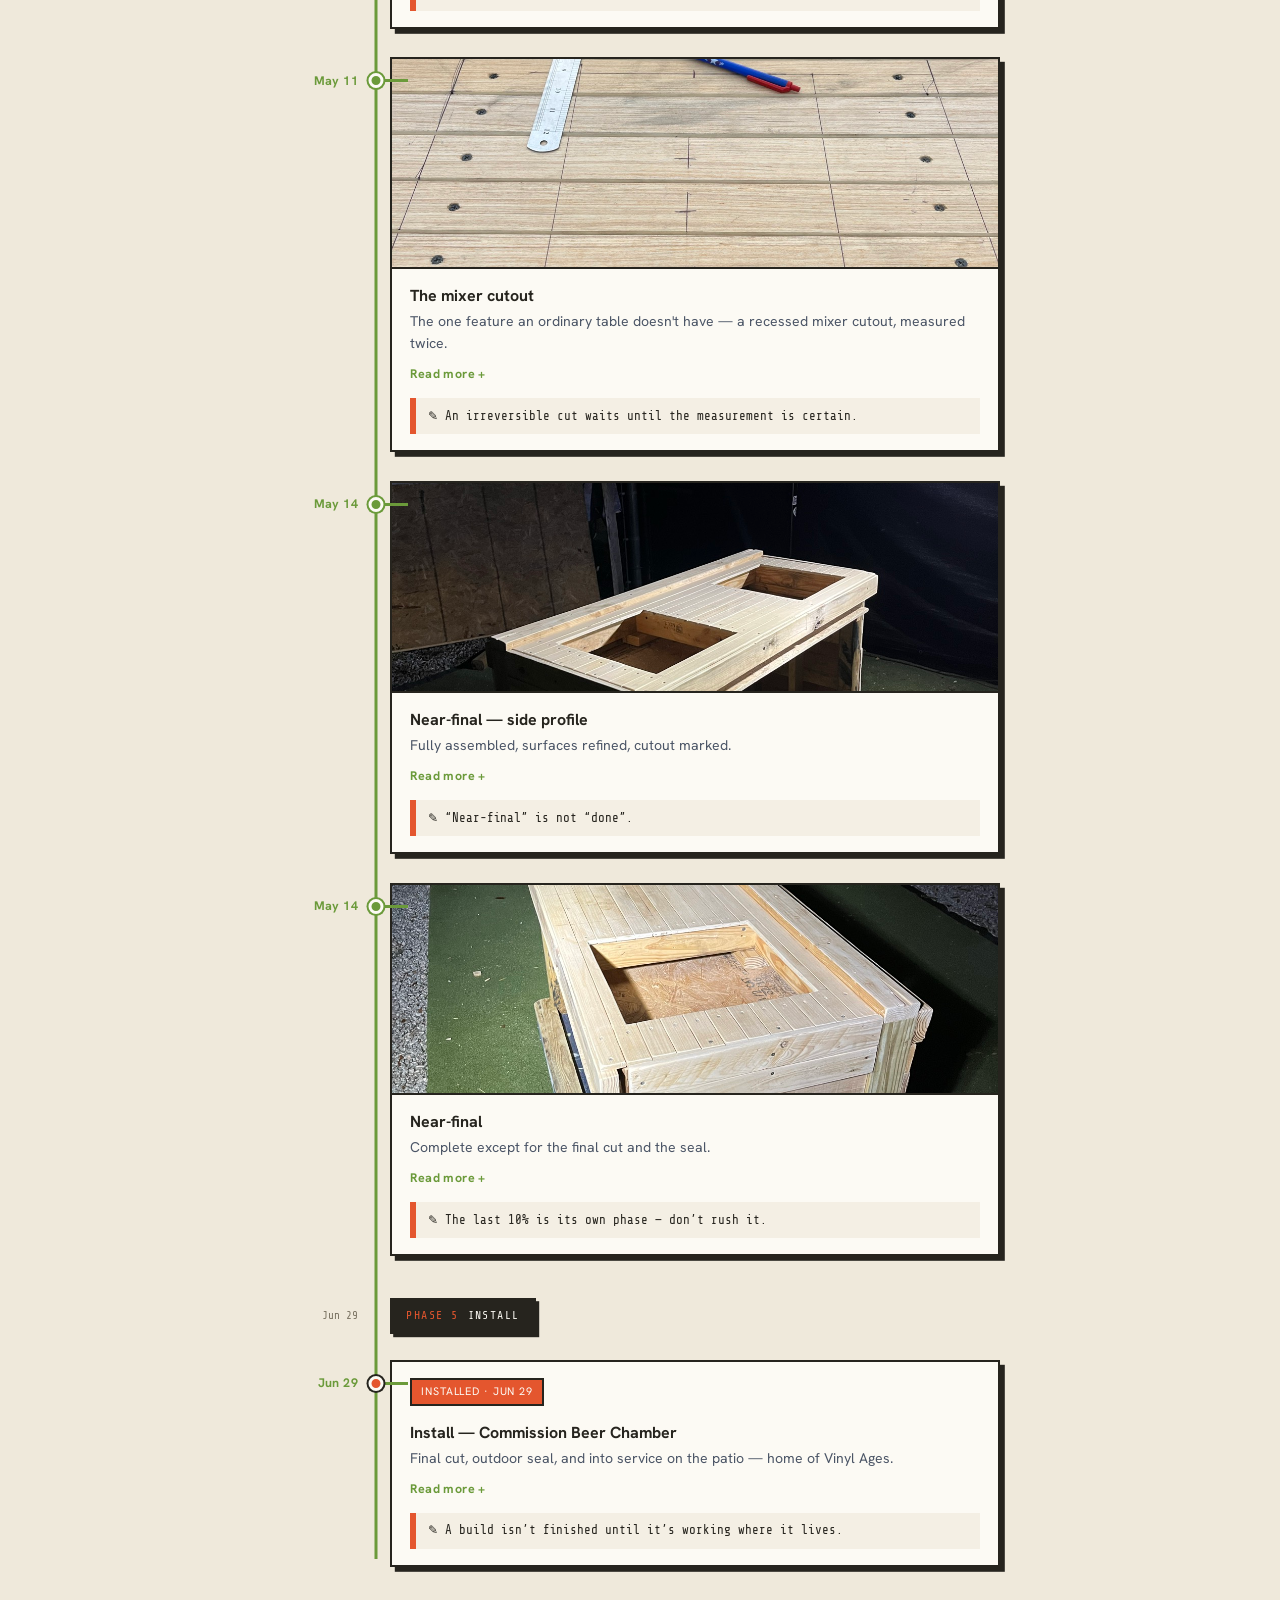
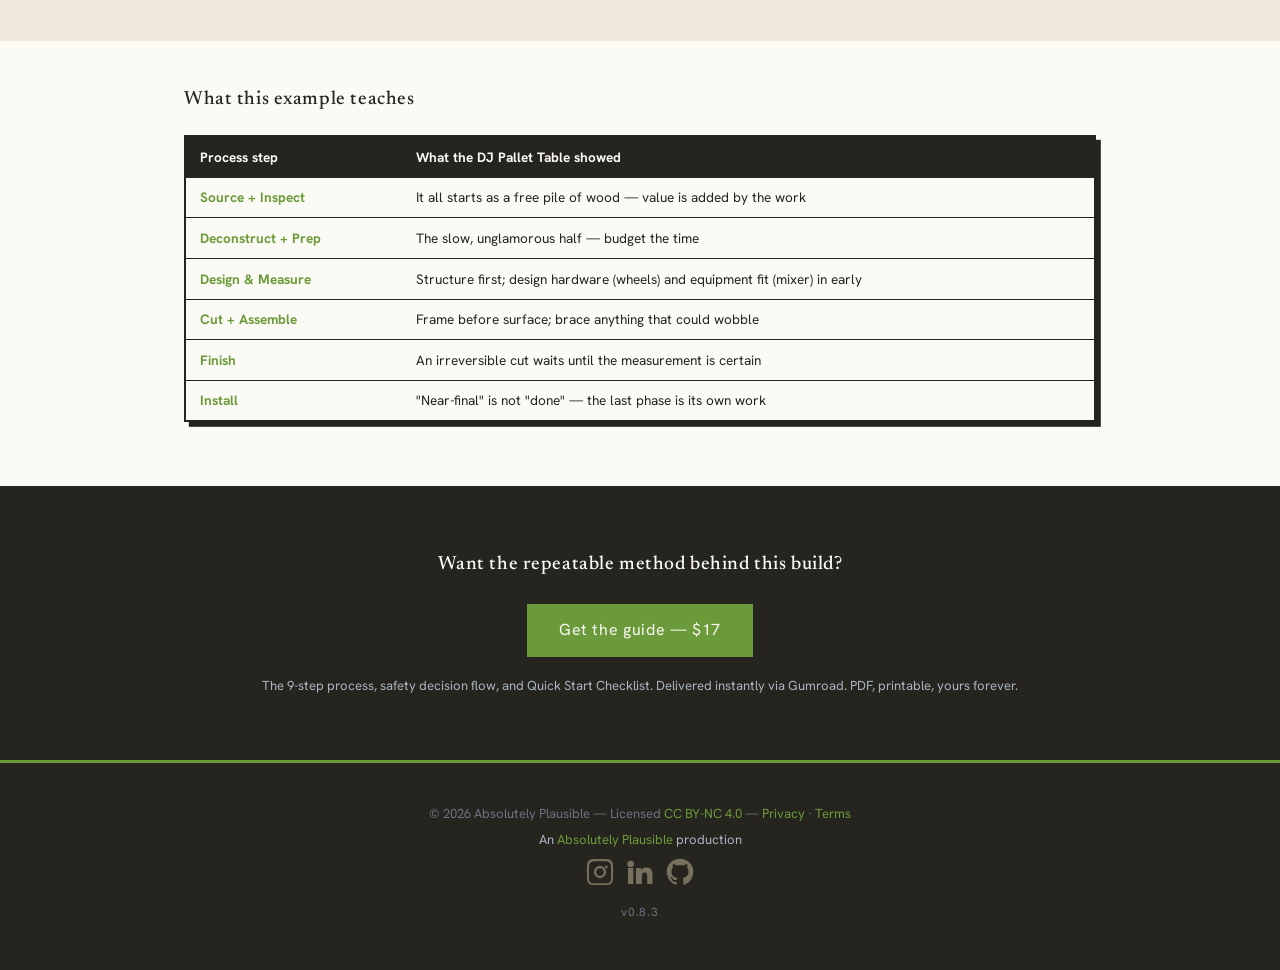
==== commit 4ddf00ad: "v0.8.3: SEO baseline, LICENSE fix, and standardized social footer - v0.8.2: added robots.txt/sitemap" ====
--- a/dj-pallet-table.html
+++ b/dj-pallet-table.html
@@ -7,7 +7,7 @@
   <meta name="description" content="A full real pallet build, documented step by step on a scrolling timeline: the DJ Pallet Table for Commission Beer Chamber, Orlando — built 100% from reclaimed pallets, sourcing to install.">
   <meta property="og:title" content="DJ Pallet Table — A Pallet Build, Start to Finish">
   <meta property="og:description" content="A mobile DJ booth built entirely from reclaimed pallets — sourcing to install, on a scrolling build timeline.">
-  <meta property="og:image" content="https://diy.recyclopedia.cc/docs/assets/IMG_4963.jpg">
+  <meta property="og:image" content="https://diy.recyclopedia.cc/docs/assets/dj-pallet-table-finished.jpg">
   <meta property="og:url" content="https://diy.recyclopedia.cc/dj-pallet-table.html">
   <meta property="og:type" content="article">
   <meta name="twitter:card" content="summary_large_image">
@@ -32,7 +32,7 @@
       <div class="gr-hero-grid">
 
         <div class="gr-hero-main">
-          <img class="gr-cover" src="docs/assets/IMG_4963.jpg" alt="The near-final DJ Pallet Table, built entirely from reclaimed pallet wood for Commission Beer Chamber, Orlando">
+          <img class="gr-cover" src="docs/assets/dj-pallet-table-finished.jpg" alt="The near-final DJ Pallet Table, built entirely from reclaimed pallet wood for Commission Beer Chamber, Orlando">
           <span class="gr-tag">Worked Example</span>
           <h1 class="gr-title">DJ Pallet Table</h1>
           <p class="gr-by">A pallet build, start to finish — by <strong>Absolutely Plausible</strong></p>
@@ -79,7 +79,7 @@
         <article class="vtl-item">
           <div class="vtl-date">Apr 15</div>
           <div class="vtl-card">
-            <img class="vtl-photo" src="docs/assets/IMG_4768.jpg" alt="Raw reclaimed pallets stacked before the build begins">
+            <img class="vtl-photo" src="docs/assets/reclaimed-pallets-before-build.jpg" alt="Raw reclaimed pallets stacked before the build begins">
             <button class="vtl-head" type="button" aria-expanded="false">
               <span class="vtl-h-title">Source + Inspect</span>
               <span class="vtl-h-short">It starts as a free pile of wood — every pallet checked for safety before a single cut.</span>
@@ -266,7 +266,7 @@
         <article class="vtl-item">
           <div class="vtl-date">May 14</div>
           <div class="vtl-card">
-            <img class="vtl-photo" src="docs/assets/IMG_4963.jpg" alt="Near-final state — table complete except for the mixer recess">
+            <img class="vtl-photo" src="docs/assets/dj-pallet-table-finished.jpg" alt="Near-final state — table complete except for the mixer recess">
             <button class="vtl-head" type="button" aria-expanded="false">
               <span class="vtl-h-title">Near-final</span>
               <span class="vtl-h-short">Complete except for the final cut and the seal.</span>
@@ -340,7 +340,12 @@
     <div class="site-footer__inner">
       <p class="footer-license">© 2026 Absolutely Plausible — Licensed <a href="https://creativecommons.org/licenses/by-nc/4.0/" target="_blank" rel="noopener">CC BY-NC 4.0</a> — <a href="privacy.html">Privacy</a> · <a href="terms.html">Terms</a></p>
       <p>An <a href="https://absolutelyplausible.com" target="_blank" rel="noopener">Absolutely Plausible</a> production</p>
-      <p class="footer-version">v0.8.1</p>
+      <p class="footer-social">
+        <a href="https://www.instagram.com/absolutelyplausible/" target="_blank" rel="noopener" aria-label="Absolutely Plausible on Instagram"><svg viewBox="0 0 24 24" fill="currentColor" aria-hidden="true"><path d="M12 2.2c3.2 0 3.6 0 4.85.07 3.25.15 4.77 1.69 4.92 4.92.06 1.25.07 1.63.07 4.81s-.01 3.56-.07 4.81c-.15 3.23-1.66 4.77-4.92 4.92-1.25.06-1.63.07-4.85.07s-3.6-.01-4.85-.07c-3.26-.15-4.77-1.7-4.92-4.92-.06-1.25-.07-1.63-.07-4.81s.01-3.56.07-4.81c.15-3.23 1.66-4.77 4.92-4.92C8.4 2.2 8.8 2.2 12 2.2zm0 1.8c-3.14 0-3.5.01-4.73.07-2.27.1-3.4 1.24-3.5 3.5-.06 1.23-.07 1.59-.07 4.73s.01 3.5.07 4.73c.1 2.26 1.23 3.4 3.5 3.5 1.23.06 1.59.07 4.73.07s3.5-.01 4.73-.07c2.27-.1 3.4-1.24 3.5-3.5.06-1.23.07-1.59.07-4.73s-.01-3.5-.07-4.73c-.1-2.26-1.23-3.4-3.5-3.5C15.5 4.01 15.14 4 12 4zm0 3.4a4.6 4.6 0 1 1 0 9.2 4.6 4.6 0 0 1 0-9.2zm0 1.8a2.8 2.8 0 1 0 0 5.6 2.8 2.8 0 0 0 0-5.6zm4.8-2a1.08 1.08 0 1 1 0 2.16 1.08 1.08 0 0 1 0-2.16z"/></svg></a>
+        <a href="https://linkedin.com/in/mestrinho" target="_blank" rel="noopener" aria-label="Absolutely Plausible on LinkedIn"><svg viewBox="0 0 24 24" fill="currentColor" aria-hidden="true"><path d="M4.98 3.5a2.5 2.5 0 1 1 0 5 2.5 2.5 0 0 1 0-5zM3 9h4v12H3zM9 9h3.8v1.7h.05c.53-1 1.83-2.05 3.77-2.05 4.03 0 4.78 2.65 4.78 6.1V21h-4v-5.6c0-1.34-.03-3.06-1.87-3.06-1.87 0-2.16 1.46-2.16 2.96V21H9z"/></svg></a>
+        <a href="https://github.com/wmestrinho" target="_blank" rel="noopener" aria-label="Absolutely Plausible on GitHub"><svg viewBox="0 0 24 24" fill="currentColor" aria-hidden="true"><path d="M12 2a10 10 0 0 0-3.16 19.49c.5.09.68-.22.68-.48v-1.7c-2.78.6-3.37-1.34-3.37-1.34-.46-1.16-1.11-1.47-1.11-1.47-.91-.62.07-.6.07-.6 1 .07 1.53 1.03 1.53 1.03.9 1.53 2.36 1.09 2.93.84.09-.65.35-1.09.63-1.34-2.22-.25-4.56-1.11-4.56-4.94 0-1.09.39-1.98 1.03-2.68-.1-.25-.45-1.27.1-2.65 0 0 .84-.27 2.75 1.02a9.6 9.6 0 0 1 5 0c1.91-1.29 2.75-1.02 2.75-1.02.55 1.38.2 2.4.1 2.65.64.7 1.03 1.59 1.03 2.68 0 3.84-2.34 4.68-4.57 4.93.36.31.68.92.68 1.85v2.74c0 .26.18.58.69.48A10 10 0 0 0 12 2z"/></svg></a>
+      </p>
+      <p class="footer-version">v0.8.3</p>
     </div>
   </footer>
 
--- a/style.css
+++ b/style.css
@@ -1625,3 +1625,23 @@
     animation: none;
   }
 }
+
+/* Footer social icons — workspace Footer Standard (AP-owned public brand) */
+.footer-social {
+  display: flex;
+  align-items: center;
+  justify-content: center;
+  gap: 0.5rem;
+}
+.footer-social a {
+  display: flex;
+  color: var(--muted, #77705f);
+}
+.footer-social a:hover,
+.footer-social a:focus-visible {
+  color: var(--accent, #e4562e);
+}
+.footer-social svg {
+  width: 32px;
+  height: 32px;
+}
